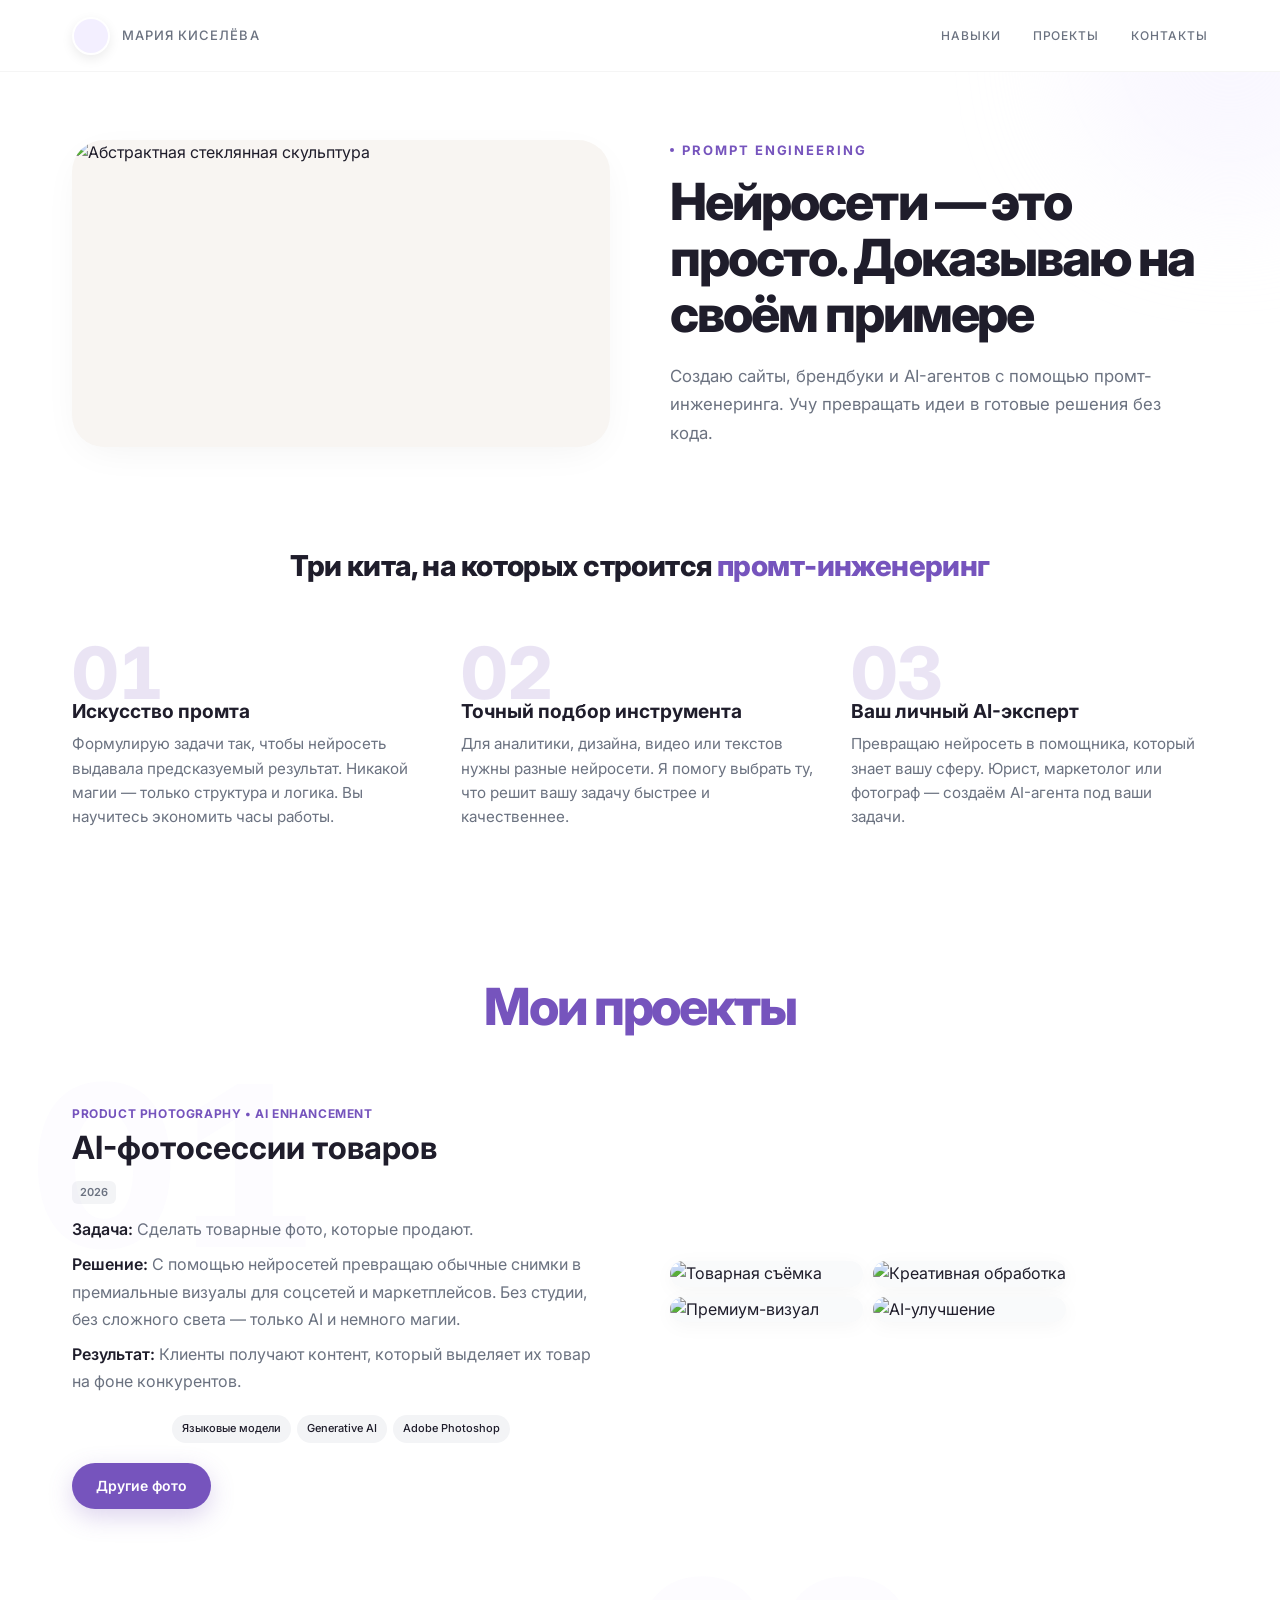
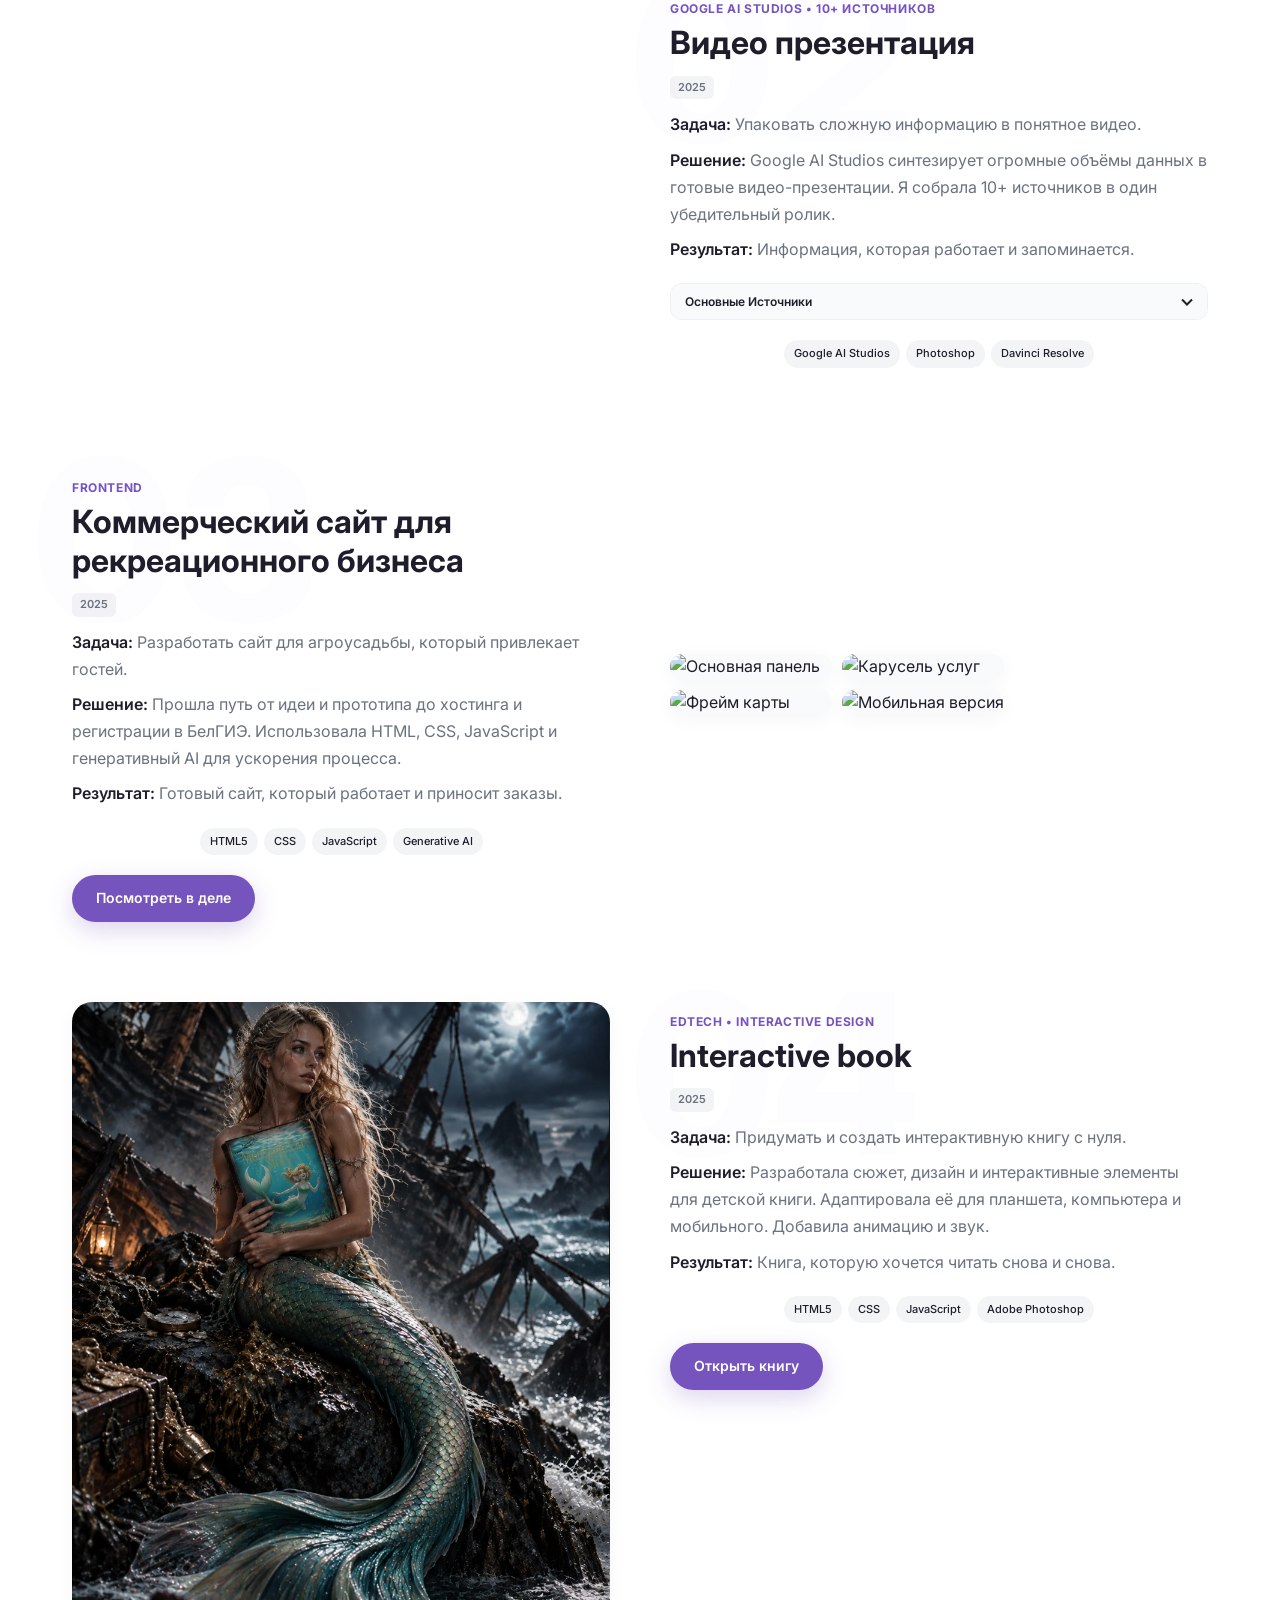
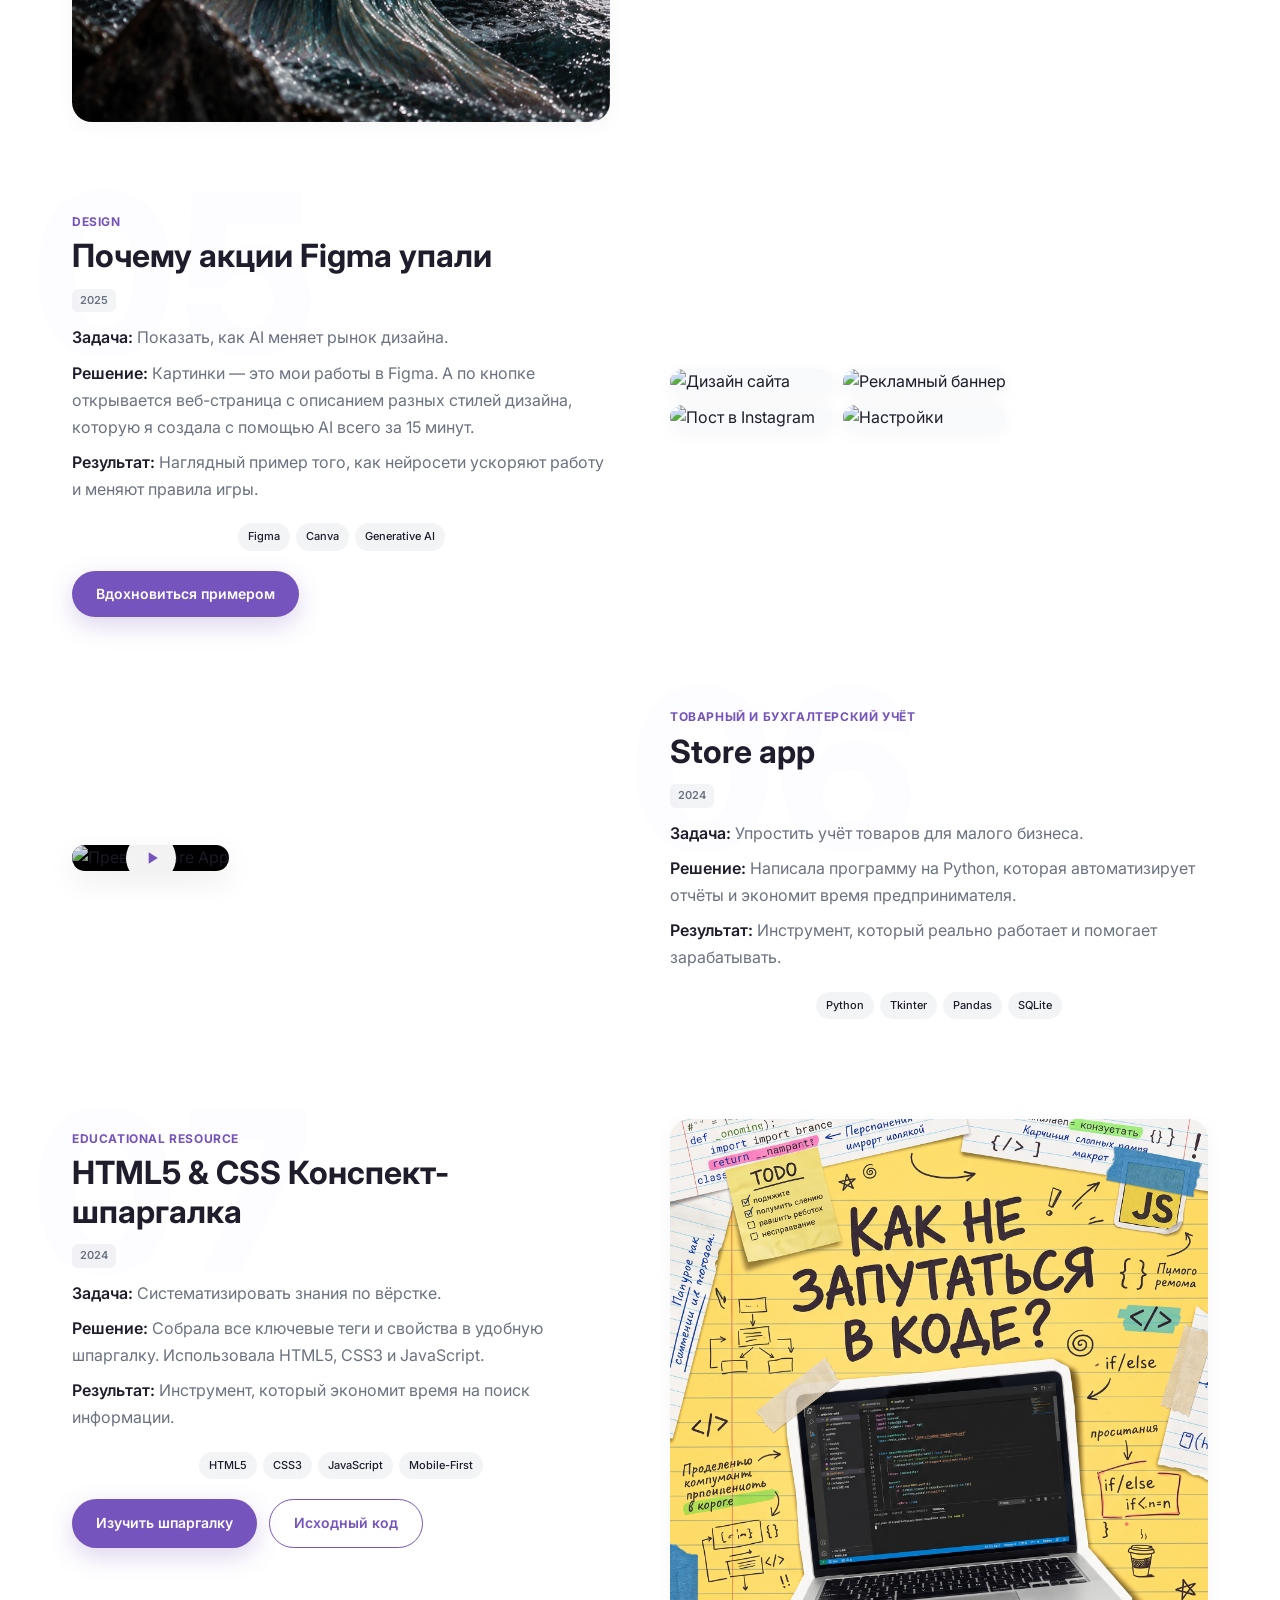
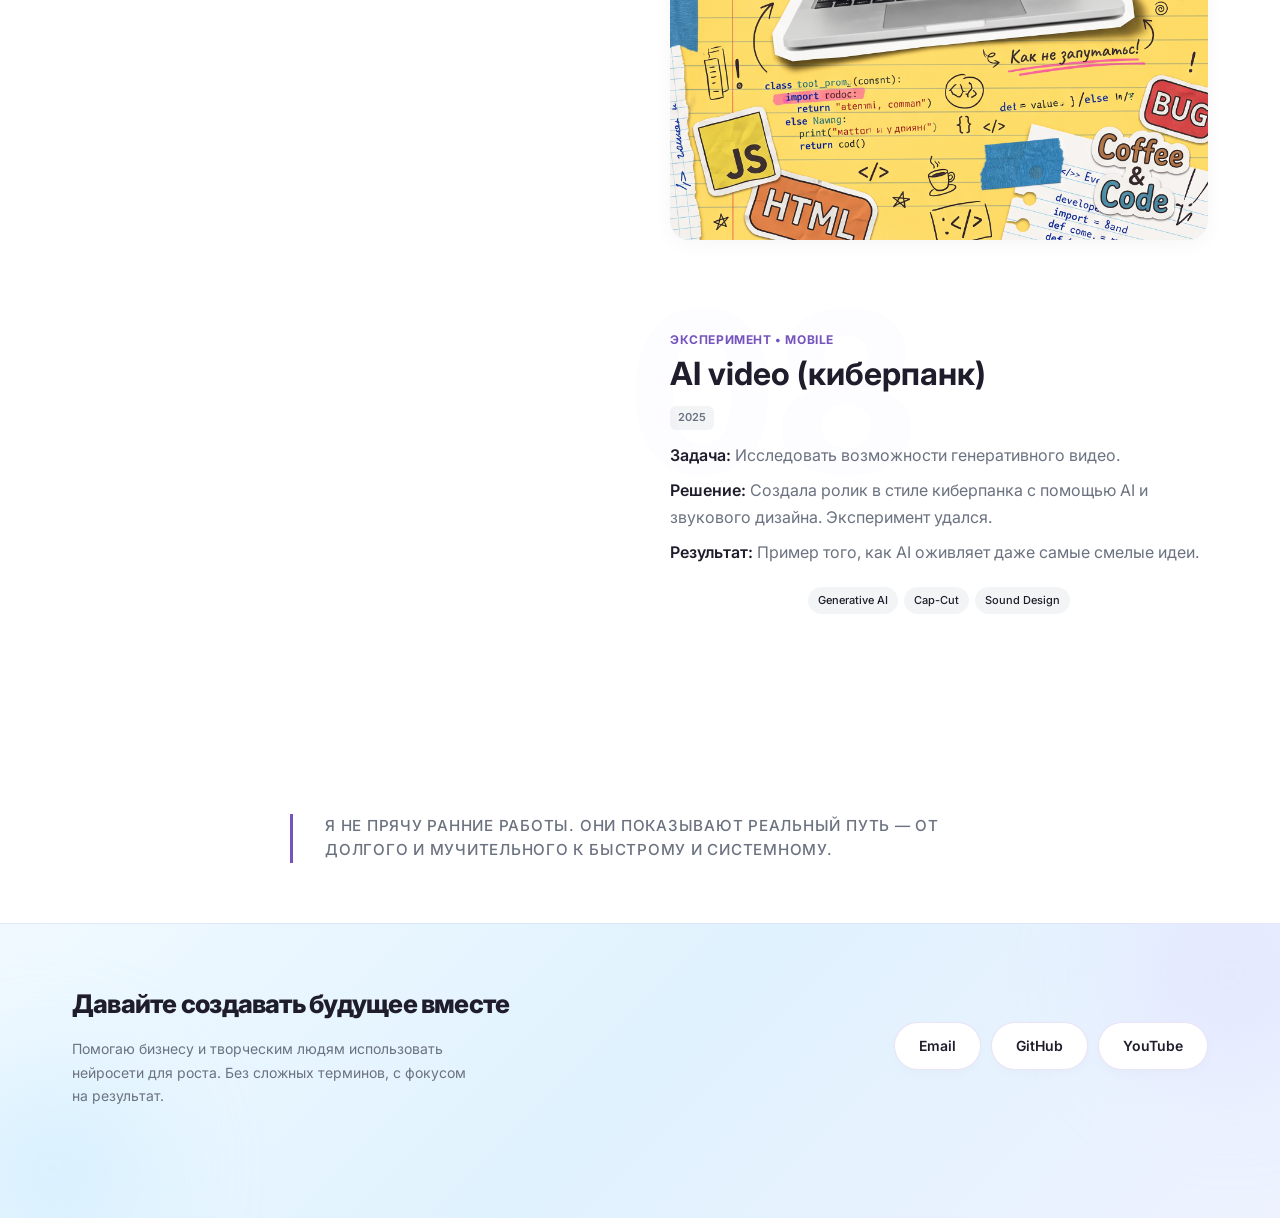
==== index.html @ adf2bfb1 "Update index.html" ====
<!DOCTYPE html>
<html lang="ru">
<head>
  <meta charset="UTF-8" />
  <meta name="viewport" content="width=device-width, initial-scale=1.0, maximum-scale=5.0, user-scalable=yes" />
  <title>Проекты | Мария Киселёва — Промт-инженер & UI/UX Designer</title>
  <meta name="description" content="Промт-инженер & UI/UX Designer из Бреста. Проекты: AI-фотосессии, видео-презентации, сайты, интерактивные книги. Обучение работе с ИИ." />
  <meta name="robots" content="index, follow" />
  <link rel="canonical" href="https://ваш-сайт.ru/Projects.html" />

  <!-- Open Graph -->
  <meta property="og:title" content="Проекты | Мария Киселёва" />
  <meta property="og:description" content="Портфолио проектов: AI-фотосессии, веб-сайты, интерактивные книги, дизайн. Обучение промт-инженерингу." />
  <meta property="og:image" content="logo.jpg" />
  <meta property="og:type" content="website" />
  <meta property="og:url" content="https://ваш-сайт.ru/Projects.html" />

  <!-- Шрифты -->
  <link rel="preconnect" href="https://fonts.googleapis.com">
  <link rel="preconnect" href="https://fonts.gstatic.com" crossorigin>
  <link href="https://fonts.googleapis.com/css2?family=Inter:wght@300;400;500;600;700;800&display=swap" rel="stylesheet">

  <style>
    /* ===== RESET & BASE ===== */
    * { box-sizing: border-box; margin: 0; padding: 0; }
    
    body {
      min-width: 320px;
      overflow-x: hidden;
      color: #1F1D2B;
      background: #ffffff;
      font-family: 'Inter', -apple-system, BlinkMacSystemFont, "Segoe UI", Roboto, sans-serif;
      font-size: 16px;
      line-height: 1.6;
      text-rendering: optimizeLegibility;
      -webkit-font-smoothing: antialiased;
    }
    
    img, video { display: block; max-width: 100%; }
    a { color: inherit; text-decoration: none; }
    
    .container {
      width: 100%;
      padding: 0 20px;
      margin: 0 auto;
    }

    /* ===== VARIABLES ===== */
    :root {
      --bg: #ffffff;
      --ink: #1F1D2B;
      --muted: #6B7280;
      --violet: #7654bd;
      --violet-light: #f3efff;
      --violet-soft: #e9e4f5;
      --border: rgba(0, 0, 0, 0.06);
      --shadow-soft: 0 10px 40px -10px rgba(0, 0, 0, 0.06);
      --shadow-hover: 0 30px 80px -20px rgba(118, 84, 189, 0.12);
      --radius-lg: 32px;
      --radius-md: 20px;
      --radius-sm: 12px;
    }

    /* ===== REVEAL ANIMATION ===== */
    .reveal {
      opacity: 0;
      transform: translateY(30px);
      transition: opacity 0.8s cubic-bezier(0.16, 1, 0.3, 1), transform 0.8s cubic-bezier(0.16, 1, 0.3, 1);
    }
    .reveal.is-visible { opacity: 1; transform: translateY(0); }

    /* ===== HEADER ===== */
    .site-header {
      position: fixed;
      inset: 0 0 auto;
      z-index: 100;
      height: 64px;
      background: rgba(255, 255, 255, 0.92);
      backdrop-filter: blur(20px);
      -webkit-backdrop-filter: blur(20px);
      border-bottom: 1px solid rgba(0,0,0,0.04);
      transition: all 0.3s ease;
    }
    
    .nav {
      height: 100%;
      display: flex;
      align-items: center;
      justify-content: space-between;
    }
    
    .brand {
      display: inline-flex;
      align-items: center;
      gap: 10px;
      color: var(--muted);
      font-weight: 500;
      font-size: 12px;
      letter-spacing: 0.08em;
      text-transform: uppercase;
      transition: color 0.3s ease;
    }
    .brand:hover {
      color: var(--violet);
    }
    
    .logo-video {
      width: 32px;
      height: 32px;
      border-radius: 50%;
      object-fit: cover;
      border: 2px solid #fff;
      box-shadow: 0 4px 12px rgba(0,0,0,0.08);
      background: #f3efff;
    }

    /* Кнопка меню (Mobile) */
    .menu-toggle {
      display: flex;
      align-items: center;
      justify-content: center;
      width: 40px;
      height: 40px;
      border: none;
      background: transparent;
      cursor: pointer;
      color: var(--ink);
      padding: 0;
    }
    .menu-toggle span {
      display: block;
      width: 18px;
      height: 2px;
      background: currentColor;
      position: relative;
      transition: background 0.2s;
    }
    .menu-toggle span::before, .menu-toggle span::after {
      content: '';
      position: absolute;
      left: 0;
      width: 100%;
      height: 2px;
      background: currentColor;
      transition: transform 0.3s, top 0.3s;
    }
    .menu-toggle span::before { top: -5px; }
    .menu-toggle span::after { top: 5px; }
    
    .menu-toggle[aria-expanded="true"] span { background: transparent; }
    .menu-toggle[aria-expanded="true"] span::before { top: 0; transform: rotate(45deg); }
    .menu-toggle[aria-expanded="true"] span::after { top: 0; transform: rotate(-45deg); }

    /* Навигация (Mobile) */
    .nav-links {
      position: absolute;
      top: 64px;
      left: 0;
      right: 0;
      background: #fff;
      padding: 20px;
      display: flex;
      flex-direction: column;
      gap: 12px;
      box-shadow: 0 20px 40px rgba(0,0,0,0.08);
      opacity: 0;
      pointer-events: none;
      transform: translateY(-10px);
      transition: all 0.3s ease;
      border-radius: 0 0 20px 20px;
    }
    .nav-links.is-open {
      opacity: 1;
      pointer-events: all;
      transform: translateY(0);
    }
    .nav-links a {
      font-size: 13px;
      font-weight: 500;
      color: var(--muted);
      padding: 8px 0;
      border-bottom: 1px solid rgba(0,0,0,0.03);
      letter-spacing: 0.08em;
      text-transform: uppercase;
      transition: color 0.2s;
    }
    .nav-links a:hover { color: var(--violet); }
    .nav-links a:last-child { border-bottom: none; }

    /* ===== HERO SECTION ===== */
    .hero {
      padding: 100px 0 40px;
      background: #fff;
      position: relative;
      overflow: hidden;
    }
    
    .hero::before {
      content: '';
      position: absolute;
      top: -100px;
      right: -100px;
      width: 300px;
      height: 300px;
      background: var(--violet-light);
      border-radius: 50%;
      z-index: 0;
      filter: blur(60px);
      opacity: 0.5;
    }

    .hero-grid {
      display: grid;
      grid-template-columns: 1fr;
      gap: 32px;
      align-items: center;
      position: relative;
      z-index: 1;
    }

    .hero-image {
      position: relative;
      border-radius: var(--radius-lg);
      overflow: hidden;
      box-shadow: var(--shadow-soft);
      background: #f8f5f2;
      min-height: 220px;
      display: flex;
      align-items: center;
      justify-content: center;
      transition: transform 0.5s ease, box-shadow 0.5s ease;
      height: 100%; 
    }
    .hero-image:hover {
      transform: translateY(-4px);
      box-shadow: var(--shadow-hover);
    }
    .hero-image img {
      width: 100%;
      height: 100%;
      object-fit: cover;
      transition: transform 0.7s ease;
    }
    .hero-image:hover img { transform: scale(1.03); }

    .hero-text {
      max-width: 600px;
      text-align: center;
      margin: 0 auto;
    }

    .eyebrow {
      display: inline-block;
      margin-bottom: 12px;
      color: var(--violet);
      font-size: 12px;
      font-weight: 700;
      letter-spacing: 0.15em;
      text-transform: uppercase;
      position: relative;
      padding-left: 12px;
    }
    .eyebrow::before {
      content: '';
      position: absolute;
      left: 0;
      top: 50%;
      transform: translateY(-50%);
      width: 4px;
      height: 4px;
      background: var(--violet);
      border-radius: 50%;
    }

    .hero h1 {
      font-size: clamp(2rem, 8vw, 3.5rem);
      font-weight: 800;
      line-height: 1.1;
      letter-spacing: -0.04em;
      color: var(--ink);
      margin-bottom: 20px;
    }

    .hero-role {
      font-size: 1rem;
      color: var(--muted);
      line-height: 1.7;
      margin-bottom: 0;
    }

    /* ===== "ТРИ КИТА" ===== */
    .pillars-wrapper {
      margin-top: 48px;
      padding: 32px 0;
    }
    
    .pillars-title {
      text-align: center;
      font-size: 1.4rem;
      font-weight: 800;
      color: var(--ink);
      margin-bottom: 40px;
      letter-spacing: -0.02em;
    }
    .pillars-title span {
      color: var(--violet);
    }

    .pillars-grid {
      display: grid;
      grid-template-columns: 1fr;
      gap: 32px;
    }

    .pillar-item {
      display: flex;
      flex-direction: column;
      align-items: center;
      text-align: center;
      position: relative;
    }
    .pillar-number {
      font-size: 3.5rem;
      font-weight: 800;
      line-height: 1;
      color: var(--violet);
      opacity: 0.15;
      margin-bottom: -10px;
      font-variant-numeric: tabular-nums;
      user-select: none;
    }
    .pillar-item h3 {
      font-size: 1.1rem;
      font-weight: 700;
      color: var(--ink);
      margin-bottom: 8px;
      line-height: 1.3;
      position: relative;
      z-index: 1;
    }
    .pillar-item p {
      font-size: 0.9rem;
      color: var(--muted);
      line-height: 1.6;
    }

    /* ===== BUTTONS ===== */
    .btn-primary {
      display: inline-flex;
      align-items: center;
      justify-content: center;
      padding: 12px 24px;
      background: var(--violet);
      color: #fff;
      border-radius: 100px;
      font-size: 14px;
      font-weight: 600;
      transition: all 0.3s cubic-bezier(0.2, 0.9, 0.4, 1);
      box-shadow: 0 8px 24px rgba(118, 84, 189, 0.25);
      border: none;
      cursor: pointer;
      font-family: inherit;
    }
    .btn-primary:hover {
      transform: translateY(-2px) scale(1.02);
      box-shadow: 0 12px 32px rgba(118, 84, 189, 0.35);
      background: #6541a8;
    }
    .btn-outline {
      display: inline-flex;
      align-items: center;
      justify-content: center;
      padding: 12px 24px;
      background: transparent;
      color: var(--violet);
      border: 1.5px solid var(--violet);
      border-radius: 100px;
      font-size: 14px;
      font-weight: 600;
      transition: all 0.3s ease;
      cursor: pointer;
      font-family: inherit;
    }
    .btn-outline:hover {
      background: var(--violet-light);
      transform: translateY(-2px);
    }

    /* ===== PROJECTS SECTION ===== */
    .projects-section {
      padding: 20px 0 60px;
    }

    .section-header {
      margin-bottom: 40px;
      text-align: center;
    }

    .section-header h2 {
      font-size: clamp(2rem, 8vw, 3.5rem);
      font-weight: 800;
      color: var(--violet);
      margin-bottom: 12px;
      letter-spacing: -0.04em;
      line-height: 1.1;
    }

    /* ===== PROJECT ROW ===== */
    .project-row {
      display: grid;
      grid-template-columns: 1fr;
      gap: 24px;
      margin-bottom: 60px;
      align-items: center;
      position: relative;
    }

    .project-number {
      position: absolute;
      top: -10px;
      left: -10px;
      font-size: 6rem;
      font-weight: 800;
      line-height: 1;
      color: var(--violet-light);
      opacity: 0.2;
      z-index: 0;
      pointer-events: none;
      font-variant-numeric: tabular-nums;
      transition: opacity 0.4s ease, transform 0.4s ease;
      mix-blend-mode: multiply;
    }
    .project-row:hover .project-number {
      opacity: 0.35;
      transform: scale(1.05);
    }

    .project-text {
      position: relative;
      z-index: 1;
      padding-top: 10px;
    }

    .project-category {
      font-size: 11px;
      font-weight: 700;
      color: var(--violet);
      text-transform: uppercase;
      letter-spacing: 0.05em;
      margin-bottom: 6px;
      display: block;
    }

    .project-title {
      font-size: 1.4rem;
      font-weight: 700;
      color: var(--ink);
      margin-bottom: 10px;
      line-height: 1.2;
    }

    .project-year {
      display: inline-block;
      font-size: 11px;
      font-weight: 600;
      color: var(--muted);
      background: #f3f4f6;
      padding: 3px 8px;
      border-radius: 6px;
      margin-bottom: 12px;
    }

    .project-meta {
      margin-bottom: 20px;
    }
    .project-meta p {
      font-size: 0.9rem;
      color: var(--muted);
      line-height: 1.7;
      margin-bottom: 8px;
    }
    .project-meta strong {
      color: var(--ink);
      font-weight: 600;
    }

    .project-media {
      position: relative;
      z-index: 1;
    }

    /* Медиа-сетки внутри карточек */
    .media-grid {
      display: grid;
      grid-template-columns: 1fr 1fr;
      gap: 10px;
      margin-bottom: 20px;
    }

    .media-item {
      border-radius: var(--radius-md);
      overflow: hidden;
      cursor: pointer;
      background: #f9fafb;
      position: relative;
      box-shadow: 0 4px 20px rgba(0,0,0,0.04);
      transition: transform 0.3s ease, box-shadow 0.3s ease;
    }
    .media-item:hover {
      transform: translateY(-4px);
      box-shadow: 0 12px 32px rgba(0,0,0,0.08);
    }
    .media-item img {
      width: 100%;
      height: auto;
      display: block;
      transition: transform 0.5s ease;
    }
    .media-item:hover img { transform: scale(1.05); }

    /* Одиночное фото на всю ширину (растягивается по высоте) */
    .media-single {
      width: 100%;
      border-radius: var(--radius-md);
      overflow: hidden;
      cursor: pointer;
      background: #f9fafb;
      box-shadow: 0 4px 20px rgba(0,0,0,0.04);
      transition: transform 0.3s ease, box-shadow 0.3s ease;
      height: 100%;
      display: flex;
      align-items: center;
      justify-content: center;
    }
    .media-single:hover {
      transform: translateY(-4px);
      box-shadow: 0 12px 32px rgba(0,0,0,0.08);
    }
    .media-single img {
      width: 100%;
      height: 100%;
      object-fit: cover;
      display: block;
      transition: transform 0.5s ease;
    }
    .media-single:hover img { transform: scale(1.05); }

    .media-full {
      width: 100%;
      border-radius: var(--radius-md);
      overflow: hidden;
      margin-bottom: 20px;
      cursor: pointer;
      background: #f9fafb;
      box-shadow: 0 4px 20px rgba(0,0,0,0.04);
      transition: transform 0.3s ease;
    }
    .media-full:hover { transform: translateY(-4px); }
    .media-full img {
      width: 100%;
      height: auto;
      display: block;
    }

    /* YouTube Preview */
    .youtube-preview {
      position: relative;
      border-radius: var(--radius-md);
      overflow: hidden;
      margin-bottom: 20px;
      cursor: pointer;
      background: #000;
      box-shadow: 0 10px 30px rgba(0,0,0,0.08);
      transition: transform 0.3s ease, box-shadow 0.3s ease;
    }
    .youtube-preview:hover {
      transform: translateY(-4px);
      box-shadow: 0 20px 50px rgba(118, 84, 189, 0.15);
    }
    .youtube-thumbnail {
      width: 100%;
      height: auto;
      display: block;
      opacity: 0.9;
      transition: opacity 0.3s;
    }
    .youtube-preview:hover .youtube-thumbnail { opacity: 0.7; }
    
    .play-icon {
      position: absolute;
      top: 50%;
      left: 50%;
      transform: translate(-50%, -50%);
      width: 50px;
      height: 50px;
      background: rgba(255,255,255,0.95);
      border-radius: 50%;
      display: flex;
      align-items: center;
      justify-content: center;
      transition: transform 0.3s cubic-bezier(0.2, 0.9, 0.4, 1);
      box-shadow: 0 10px 30px rgba(0,0,0,0.15);
    }
    .play-icon svg { width: 20px; height: 20px; fill: var(--violet); margin-left: 3px; }
    .youtube-preview:hover .play-icon { transform: translate(-50%, -50%) scale(1.15); }

    /* Tech Tags */
    .tech-tags {
      display: flex;
      flex-wrap: wrap;
      gap: 6px;
      margin-bottom: 20px;
      justify-content: center;
    }
    .tech-tag {
      font-size: 11px;
      font-weight: 500;
      color: var(--ink);
      background: #f3f4f6;
      padding: 5px 10px;
      border-radius: 100px;
      transition: background 0.3s ease;
    }
    .tech-tag:hover {
      background: var(--violet-light);
      color: var(--violet);
    }

    /* Accordion */
    .sources-accordion {
      margin-bottom: 20px;
      border: 1px solid var(--border);
      border-radius: var(--radius-sm);
      overflow: hidden;
      background: #fff;
    }
    .sources-header {
      width: 100%;
      padding: 10px 14px;
      background: #f9fafb;
      border: none;
      display: flex;
      justify-content: space-between;
      align-items: center;
      font-size: 12px;
      font-weight: 600;
      color: var(--ink);
      cursor: pointer;
      font-family: inherit;
    }
    .sources-content {
      max-height: 0;
      overflow: hidden;
      transition: max-height 0.3s ease;
      background: #fff;
    }
    .sources-accordion.active .sources-content { max-height: 300px; }
    .sources-list {
      list-style: none;
      padding: 12px 14px;
    }
    .sources-list li { margin-bottom: 6px; }
    .sources-list a {
      font-size: 12px;
      color: var(--violet);
      text-decoration: underline;
      text-decoration-color: rgba(118, 84, 189, 0.3);
    }
    
    .arrow-icon { transition: transform 0.3s; }
    .sources-accordion.active .arrow-icon { transform: rotate(180deg); }

    /* ===== БЛОК ЦИТАТЫ ===== */
    .quote-section {
      padding: 40px 0 60px;
      background: #fff;
    }
    .quote-block {
      position: relative;
      padding-left: 20px;
      border-left: 3px solid var(--violet);
      max-width: 700px;
      margin: 0 auto;
    }
    .quote-block p {
      font-size: 0.85rem;
      line-height: 1.6;
      color: var(--muted);
      font-weight: 500;
      font-style: normal;
      letter-spacing: 0.05em;
      text-transform: uppercase;
    }

    /* ===== FOOTER ===== */
    .site-footer {
      padding: 60px 0 30px;
      background: linear-gradient(135deg, #f0f9ff 0%, #e0f2fe 50%, #eef2ff 100%);
      border-top: 1px solid rgba(118, 84, 189, 0.08);
      color: var(--ink);
      position: relative;
      overflow: hidden;
    }
    
    .site-footer::before {
      content: '';
      position: absolute;
      bottom: -50px;
      left: -50px;
      width: 200px;
      height: 200px;
      background: #bae6fd;
      border-radius: 50%;
      filter: blur(60px);
      opacity: 0.4;
      z-index: 0;
    }
    .site-footer::after {
      content: '';
      position: absolute;
      top: -50px;
      right: -50px;
      width: 200px;
      height: 200px;
      background: #ddd6fe;
      border-radius: 50%;
      filter: blur(60px);
      opacity: 0.4;
      z-index: 0;
    }

    .footer-content {
      position: relative;
      z-index: 1;
      display: grid;
      grid-template-columns: 1fr;
      gap: 32px;
      text-align: center;
    }

    .footer-brand h2 {
      font-size: 1.6rem;
      font-weight: 800;
      letter-spacing: -0.03em;
      margin-bottom: 12px;
      color: var(--ink);
       
    }
    .footer-brand p {
      color: var(--muted);
      font-size: 14px;
      max-width: 400px;
      margin: 0 auto;
      line-height: 1.7;
    }

    .footer-links {
      display: flex;
      flex-direction: column;
      gap: 10px;
      align-items: center;
    }
    
    .footer-links a {
      display: inline-flex;
      align-items: center;
      justify-content: center;
      padding: 12px 24px;
      background: #fff;
      border: 1px solid rgba(118, 84, 189, 0.15);
      border-radius: 100px;
      font-size: 14px;
      font-weight: 600;
      color: var(--ink);
      transition: all 0.3s ease;
      box-shadow: 0 4px 12px rgba(0,0,0,0.02);
      width: 100%;
      max-width: 260px;
    }
    
    .footer-links a:hover {
      background: var(--violet);
      color: #fff;
      border-color: var(--violet);
      transform: translateY(-3px);
      box-shadow: 0 12px 24px rgba(118, 84, 189, 0.2);
    }

    .footer-bottom {
      margin-top: 40px;
      padding-top: 20px;
      border-top: 1px solid rgba(118, 84, 189, 0.08);
      display: flex;
      flex-direction: column;
      gap: 8px;
      align-items: center;
      color: var(--muted);
      font-size: 12px;
      text-align: center;
    }
    
    /* ===== MODAL ===== */
    .modal {
      display: none;
      position: fixed;
      inset: 0;
      background: rgba(0,0,0,0.92);
      z-index: 9999;
      justify-content: center;
      align-items: center;
      padding: 20px;
      backdrop-filter: blur(8px);
    }
    .modal-content {
      position: relative;
      max-width: 90vw;
      max-height: 90vh;
    }
    .modal-content img {
      width: auto;
      height: auto;
      max-width: 100%;
      max-height: 90vh;
      object-fit: contain;
      border-radius: 16px;
    }
    .close-modal {
      position: absolute;
      top: -40px;
      right: 0;
      color: #fff;
      font-size: 32px;
      background: none;
      border: none;
      cursor: pointer;
      line-height: 1;
    }

    /* ===== MEDIA QUERIES ===== */
    
    @media (min-width: 768px) {
      .container { padding: 0 32px; }
      
      .site-header { height: 72px; }
      .brand { font-size: 13px; gap: 12px; }
      .logo-video { width: 38px; height: 38px; }
      
      .menu-toggle { display: none; }
      .nav-links {
        position: static;
        display: flex;
        flex-direction: row;
        gap: 32px;
        padding: 0;
        background: transparent;
        box-shadow: none;
        opacity: 1;
        pointer-events: all;
        transform: none;
        width: auto;
      }
      .nav-links a {
        padding: 0;
        border: none;
        font-size: 12px;
        font-weight: 500;
        color: var(--muted);
        letter-spacing: 0.08em;
        text-transform: uppercase;
        transition: color 0.2s;
      }
      .nav-links a:hover { color: var(--violet); }

      .hero { padding: 120px 0 60px; }
      .hero-grid {
        grid-template-columns: 1fr 1fr;
        gap: 40px;
        align-items: stretch;
      }
      .hero-image { order: -1; min-height: 100%; }
      .hero-text { 
        text-align: left;
        margin: 0; 
        display: flex;
        flex-direction: column;
        justify-content: center;
      }
      
      .eyebrow { font-size: 13px; }
      .hero h1 { font-size: clamp(2.5rem, 4vw, 3.5rem); }
      .hero-role { font-size: 1.05rem; }

      .pillars-grid { grid-template-columns: repeat(3, 1fr); gap: 32px; }
      .pillars-title { font-size: 1.5rem; }
      .pillar-item { align-items: flex-start; text-align: left; }

      .project-row {
        grid-template-columns: 1fr 1fr;
        gap: 40px;
        margin-bottom: 80px;
        align-items: stretch;
      }
      
      .project-row:nth-child(even) .project-text { order: 2; }
      .project-row:nth-child(even) .project-media { order: 1; }

      .project-row .project-media {
        display: flex;
        align-items: center;
      }

      .project-number {
        font-size: 10rem;
        top: -30px;
        left: -30px;
      }
      
      .section-header { text-align: center; margin-bottom: 60px; }

      .quote-block {
        padding-left: 32px;
      }
      .quote-block p { font-size: 0.95rem; }

      .footer-content {
        grid-template-columns: 1fr auto;
        text-align: left;
        align-items: center;
      }
      .footer-brand p { margin: 0; }
      .footer-links { flex-direction: row; align-items: flex-end; }
      .footer-links a { width: auto; max-width: none; }
      .footer-bottom {
        flex-direction: row;
        justify-content: space-between;
        text-align: left;
      }
    }

    @media (min-width: 1024px) {
      .container { max-width: 1200px; margin: 0 auto; }
      
      .hero { padding: 140px 0 80px; }
      .hero-grid { gap: 60px; }
      
      .project-row { gap: 60px; }
      .project-number { font-size: 14rem; top: -40px; left: -40px; }
      .project-title { font-size: 2rem; }
      .project-category { font-size: 12px; }
      .project-meta p { font-size: 1rem; }
      
      .pillars-wrapper { padding: 48px 0; }
      .pillars-title { font-size: 1.8rem; margin-bottom: 48px; }
      .pillar-number { font-size: 4.5rem; }
      .pillar-item h3 { font-size: 1.2rem; }
      .pillar-item p { font-size: 0.95rem; }

      .section-header h2 { font-size: clamp(2.5rem, 4vw, 3.5rem); }
    }
    @media (max-width: 767px) {
  .footer-brand h2 {
    line-height: 1.15;
  }
}
  </style>
</head>
<body>
  <!-- ===== ХЕДЕР ===== -->
  <header class="site-header" id="siteHeader">
    <div class="container nav">
      <a href="https://www.youtube.com/@%D0%9C%D0%B0%D1%80%D1%8F-%D0%9A%D0%B8%D1%81%D0%B5%D0%BB%D1%91%D0%B2%D0%B0/shorts" target="_blank" class="brand" aria-label="Мария Киселёва — YouTube Shorts">
        <video class="logo-video" autoplay muted loop playsinline aria-label="Логотип">
          <source src="logo.mp4" type="video/mp4" />
          <img src="logo.jpg" alt="Логотип" />
        </video>
        <span>Мария Киселёва</span>
      </a>
      <button class="menu-toggle" id="menuToggle" type="button" aria-expanded="false" aria-controls="navLinks" aria-label="Открыть меню">
        <span></span>
      </button>
      <nav class="nav-links" id="navLinks" aria-label="Навигация">
        <a href="#skills">Навыки</a>
        <a href="#projects">Проекты</a>
        <a href="#contact">Контакты</a>
      </nav>
    </div>
  </header>

  <main>
    <!-- ===== HERO SECTION ===== -->
    <section class="hero">
      <div class="container hero-grid">
        <div class="hero-image reveal is-visible">
          <img src="assets/glass-sculpture.png" alt="Абстрактная стеклянная скульптура" />
        </div>

        <div class="hero-text reveal is-visible">
          <span class="eyebrow">Prompt Engineering</span>
          <h1>Нейросети — это просто. Доказываю на своём примере</h1>
          <p class="hero-role">Создаю сайты, брендбуки и AI-агентов с помощью промт-инженеринга. Учу превращать идеи в готовые решения без кода.</p>
        </div>
      </div>
      
      <!-- "Три кита" -->
      <div class="container" id="skills">
        <div class="pillars-wrapper reveal">
          <h2 class="pillars-title">Три кита, на которых строится <span>промт-инженеринг</span></h2>
          <div class="pillars-grid">
            <article class="pillar-item">
              <div class="pillar-number">01</div>
              <h3>Искусство промта</h3>
              <p>Формулирую задачи так, чтобы нейросеть выдавала предсказуемый результат. Никакой магии — только структура и логика. Вы научитесь экономить часы работы.</p>
            </article>
            <article class="pillar-item">
              <div class="pillar-number">02</div>
              <h3>Точный подбор инструмента</h3>
              <p>Для аналитики, дизайна, видео или текстов нужны разные нейросети. Я помогу выбрать ту, что решит вашу задачу быстрее и качественнее.</p>
            </article>
            <article class="pillar-item">
              <div class="pillar-number">03</div>
              <h3>Ваш личный AI-эксперт</h3>
              <p>Превращаю нейросеть в помощника, который знает вашу сферу. Юрист, маркетолог или фотограф — создаём AI-агента под ваши задачи.</p>
            </article>
          </div>
        </div>
      </div>
    </section>

    <!-- ===== БЛОК ПРОЕКТОВ ===== -->
    <section class="projects-section" id="projects">
      <div class="container">
        <div class="section-header reveal">
          <h2>Мои проекты</h2>
        </div>

        <div class="projects-list">
          
          <!-- 1. AI-фотосессии -->
          <article class="project-row reveal">
            <div class="project-text">
              <div class="project-number">01</div>
              <span class="project-category">Product Photography • AI Enhancement</span>
              <h3 class="project-title">AI-фотосессии товаров</h3>
              <span class="project-year">2026</span>
              <div class="project-meta">
                <p><strong>Задача:</strong> Сделать товарные фото, которые продают.</p>
                <p><strong>Решение:</strong> С помощью нейросетей превращаю обычные снимки в премиальные визуалы для соцсетей и маркетплейсов. Без студии, без сложного света — только AI и немного магии.</p>
                <p><strong>Результат:</strong> Клиенты получают контент, который выделяет их товар на фоне конкурентов.</p>
              </div>
              
              <div class="tech-tags">
                <span class="tech-tag">Языковые модели</span>
                <span class="tech-tag">Generative AI</span>
                <span class="tech-tag">Adobe Photoshop</span>
              </div>
              
              <a href="https://www.behance.net/bbc7721f" class="btn-primary">Другие фото</a>
            </div>
            <div class="project-media">
              <div class="media-grid">
                <div class="media-item" onclick="openModal('ai-works/пост0.jpg')">
                  <img src="ai-works/пост0.jpg" alt="Товарная съёмка" loading="lazy">
                </div>
                <div class="media-item" onclick="openModal('ai-works/пост1.jpg')">
                  <img src="ai-works/пост1.jpg" alt="Креативная обработка" loading="lazy">
                </div>
                <div class="media-item" onclick="openModal('ai-works/пост2.jpg')">
                  <img src="ai-works/пост2.jpg" alt="Премиум-визуал" loading="lazy">
                </div>
                <div class="media-item" onclick="openModal('ai-works/пост3.jpg')">
                  <img src="ai-works/пост3.jpg" alt="AI-улучшение" loading="lazy">
                </div>
              </div>
            </div>
          </article>

          <!-- 2. Видео презентация -->
          <article class="project-row reveal">
            <div class="project-text">
              <div class="project-number">02</div>
              <span class="project-category">Google AI Studios • 10+ источников</span>
              <h3 class="project-title">Видео презентация</h3>
              <span class="project-year">2025</span>
              <div class="project-meta">
                <p><strong>Задача:</strong> Упаковать сложную информацию в понятное видео.</p>
                <p><strong>Решение:</strong> Google AI Studios синтезирует огромные объёмы данных в готовые видео-презентации. Я собрала 10+ источников в один убедительный ролик.</p>
                <p><strong>Результат:</strong> Информация, которая работает и запоминается.</p>
              </div>
              
              <div class="sources-accordion">
                <button class="sources-header" onclick="toggleSources(this)">
                  <span>Основные Источники</span>
                  <svg class="arrow-icon" width="12" height="8" viewBox="0 0 12 8"><path d="M1 1.5L6 6.5L11 1.5" stroke="currentColor" stroke-width="2" fill="none"/></svg>
                </button>
                <div class="sources-content">
                  <ul class="sources-list">
                    <li><a href="https://vc.ru/design/1696542-samyi-svezhii-trend-v-dizaine-2025-mocha-mousse-glavnyi-cvet-goda-dlya-sovremennogo-interera" target="_blank">Самый свежий тренд в дизайне 2025</a></li>
                    <li><a href="https://vobox.ru/publications/idei-dlya-doma-i-dachi/japandi/" target="_blank">Джапанди — новый стиль интерьера</a></li>
                    <li><a href="https://www.archdaily.com/1024436/pantone-announces-mocha-mousse-as-color-of-the-year-2025" target="_blank">ArchDaily Mocha Mousse</a></li>
                    <li><a href="https://hoff.ru/blog/tsvet-goda-2025-mocha-mousse-kak-on-smotritsya-v-interere/" target="_blank">Hoff Блог</a></li>
                  </ul>
                </div>
              </div>

              <div class="tech-tags">
                <span class="tech-tag">Google AI Studios</span>
                <span class="tech-tag">Photoshop</span>
                <span class="tech-tag">Davinci Resolve</span>
              </div>
            </div>
            <div class="project-media">
              <div class="youtube-preview" onclick="openYouTubeVideo('7rnCqhda_HA')">
                <img src="https://img.youtube.com/vi/7rnCqhda_HA/maxresdefault.jpg" alt="Превью видео" class="youtube-thumbnail" loading="lazy" onerror="this.src='https://img.youtube.com/vi/7rnCqhda_HA/hqdefault.jpg'">
                <div class="play-icon">
                  <svg viewBox="0 0 24 24"><path d="M8 5v14l11-7z"/></svg>
                </div>
              </div>
            </div>
          </article>

          <!-- 3. Коммерческий сайт -->
          <article class="project-row reveal">
            <div class="project-text">
              <div class="project-number">03</div>
              <span class="project-category">Frontend</span>
              <h3 class="project-title">Коммерческий сайт для рекреационного бизнеса</h3>
              <span class="project-year">2025</span>
              <div class="project-meta">
                <p><strong>Задача:</strong> Разработать сайт для агроусадьбы, который привлекает гостей.</p>
                <p><strong>Решение:</strong> Прошла путь от идеи и прототипа до хостинга и регистрации в БелГИЭ. Использовала HTML, CSS, JavaScript и генеративный AI для ускорения процесса.</p>
                <p><strong>Результат:</strong> Готовый сайт, который работает и приносит заказы.</p>
              </div>
              
              <div class="tech-tags">
                <span class="tech-tag">HTML5</span>
                <span class="tech-tag">CSS</span>
                <span class="tech-tag">JavaScript</span>
                <span class="tech-tag">Generative AI</span>
              </div>

              <a href="https://marya-kiseliova.github.io/Usadiba_U_Vodi/" class="btn-primary" target="_blank">Посмотреть в деле</a>
            </div>
            <div class="project-media">
              <div class="media-grid">
                <div class="media-item" onclick="openModal('project2/5.png')"><img src="project2/5.png" alt="Основная панель" loading="lazy"></div>
                <div class="media-item" onclick="openModal('project2/6.png')"><img src="project2/6.png" alt="Карусель услуг" loading="lazy"></div>
                <div class="media-item" onclick="openModal('project2/7.png')"><img src="project2/7.png" alt="Фрейм карты" loading="lazy"></div>
                <div class="media-item" onclick="openModal('project2/8.png')"><img src="project2/8.png" alt="Мобильная версия" loading="lazy"></div>
              </div>
            </div>
          </article>

          <!-- 4. Interactive book -->
          <article class="project-row reveal">
            <div class="project-text">
              <div class="project-number">04</div>
              <span class="project-category">EdTech • Interactive Design</span>
              <h3 class="project-title">Interactive book</h3>
              <span class="project-year">2025</span>
              <div class="project-meta">
                <p><strong>Задача:</strong> Придумать и создать интерактивную книгу с нуля.</p>
                <p><strong>Решение:</strong> Разработала сюжет, дизайн и интерактивные элементы для детской книги. Адаптировала её для планшета, компьютера и мобильного. Добавила анимацию и звук.</p>
                <p><strong>Результат:</strong> Книга, которую хочется читать снова и снова.</p>
              </div>
              
              <div class="tech-tags">
                <span class="tech-tag">HTML5</span>
                <span class="tech-tag">CSS</span>
                <span class="tech-tag">JavaScript</span>
                <span class="tech-tag">Adobe Photoshop</span>
              </div>

              <a href="project3/mermaid/mermaid1.html" class="btn-primary" target="_blank">Открыть книгу</a>
            </div>
            <div class="project-media">
              <div class="media-single" onclick="openModal('project3/mermaid_with_book.webp')">
                <img src="project3/mermaid_with_book.webp" alt="Русалка с книгой" loading="lazy">
              </div>
            </div>
          </article>

          <!-- 5. Figma works -->
          <article class="project-row reveal">
            <div class="project-text">
              <div class="project-number">05</div>
              <span class="project-category">Design</span>
              <h3 class="project-title">Почему акции Figma упали</h3>
              <span class="project-year">2025</span>
              <div class="project-meta">
                <p><strong>Задача:</strong> Показать, как AI меняет рынок дизайна.</p>
                <p><strong>Решение:</strong> Картинки — это мои работы в Figma. А по кнопке открывается веб-страница с описанием разных стилей дизайна, которую я создала с помощью AI всего за 15 минут.</p>
                <p><strong>Результат:</strong> Наглядный пример того, как нейросети ускоряют работу и меняют правила игры.</p>
              </div>
              
              <div class="tech-tags">
                <span class="tech-tag">Figma</span>
                <span class="tech-tag">Canva</span>
                <span class="tech-tag">Generative AI</span>
              </div>

              <a href="figma_example.html" class="btn-primary" target="_blank">Вдохновиться примером</a>
            </div>
            <div class="project-media">
              <div class="media-grid">
                <div class="media-item" onclick="openModal('project4/figma1.png')"><img src="project4/figma1.png" alt="Дизайн сайта" loading="lazy"></div>
                <div class="media-item" onclick="openModal('project4/figma2.png')"><img src="project4/figma2.png" alt="Рекламный баннер" loading="lazy"></div>
                <div class="media-item" onclick="openModal('project4/figma3.png')"><img src="project4/figma3.png" alt="Пост в Instagram" loading="lazy"></div>
                <div class="media-item" onclick="openModal('project4/figma4.png')"><img src="project4/figma4.png" alt="Настройки" loading="lazy"></div>
              </div>
            </div>
          </article>

          <!-- 6. Store app -->
          <article class="project-row reveal">
            <div class="project-text">
              <div class="project-number">06</div>
              <span class="project-category">Товарный и бухгалтерский учёт</span>
              <h3 class="project-title">Store app</h3>
              <span class="project-year">2024</span>
              <div class="project-meta">
                <p><strong>Задача:</strong> Упростить учёт товаров для малого бизнеса.</p>
                <p><strong>Решение:</strong> Написала программу на Python, которая автоматизирует отчёты и экономит время предпринимателя.</p>
                <p><strong>Результат:</strong> Инструмент, который реально работает и помогает зарабатывать.</p>
              </div>
              
              <div class="tech-tags">
                <span class="tech-tag">Python</span>
                <span class="tech-tag">Tkinter</span>
                <span class="tech-tag">Pandas</span>
                <span class="tech-tag">SQLite</span>
              </div>
            </div>
            <div class="project-media">
              <div class="youtube-preview" onclick="openYouTubeVideo('evA-V66w2rY')">
                <img src="bar.webp" alt="Превью Store App" class="youtube-thumbnail" loading="lazy" onerror="this.src='https://img.youtube.com/vi/evA-V66w2rY/hqdefault.jpg'">
                <div class="play-icon">
                  <svg viewBox="0 0 24 24"><path d="M8 5v14l11-7z"/></svg>
                </div>
              </div>
            </div>
          </article>

          <!-- 7. HTML5 Cheatsheet -->
          <article class="project-row reveal">
            <div class="project-text">
              <div class="project-number">07</div>
              <span class="project-category">Educational Resource</span>
              <h3 class="project-title">HTML5 & CSS Конспект-шпаргалка</h3>
              <span class="project-year">2024</span>
              <div class="project-meta">
                <p><strong>Задача:</strong> Систематизировать знания по вёрстке.</p>
                <p><strong>Решение:</strong> Собрала все ключевые теги и свойства в удобную шпаргалку. Использовала HTML5, CSS3 и JavaScript.</p>
                <p><strong>Результат:</strong> Инструмент, который экономит время на поиск информации.</p>
              </div>
              
              <div class="tech-tags">
                <span class="tech-tag">HTML5</span>
                <span class="tech-tag">CSS3</span>
                <span class="tech-tag">JavaScript</span>
                <span class="tech-tag">Mobile-First</span>
              </div>

              <div style="display: flex; gap: 12px; flex-wrap: wrap;">
                <a href="Conspect.html" class="btn-primary">Изучить шпаргалку</a>
                <a href="https://github.com/Marya-Kiseliova/HTML5-conspect/blob/main/Conspect.html" class="btn-outline" target="_blank">Исходный код</a>
              </div>
            </div>
            <div class="project-media">
              <!-- Теперь картинка растягивается по высоте текста -->
              <div class="media-single" onclick="openModal('conspect.webp.jpeg')">
                <img src="conspect.webp.jpeg" alt="Шпаргалка" loading="lazy">
              </div>
            </div>
          </article>

          <!-- 8. AI video short -->
          <article class="project-row reveal">
            <div class="project-text">
              <div class="project-number">08</div>
              <span class="project-category">Эксперимент • Mobile</span>
              <h3 class="project-title">AI video (киберпанк)</h3>
              <span class="project-year">2025</span>
              <div class="project-meta">
                <p><strong>Задача:</strong> Исследовать возможности генеративного видео.</p>
                <p><strong>Решение:</strong> Создала ролик в стиле киберпанка с помощью AI и звукового дизайна. Эксперимент удался.</p>
                <p><strong>Результат:</strong> Пример того, как AI оживляет даже самые смелые идеи.</p>
              </div>
              
              <div class="tech-tags">
                <span class="tech-tag">Generative AI</span>
                <span class="tech-tag">Cap-Cut</span>
                <span class="tech-tag">Sound Design</span>
              </div>
            </div>
            <div class="project-media">
              <div class="youtube-preview" onclick="openYouTubeVideo('500ywmW3ivk')" style="max-width: 400px; margin-left: auto; margin-right: auto;">
                <img src="project5/5.3.png" alt="Превью AI video" class="youtube-thumbnail" loading="lazy" onerror="this.src='https://img.youtube.com/vi/500ywmW3ivk/hqdefault.jpg'">
                <div class="play-icon">
                  <svg viewBox="0 0 24 24"><path d="M8 5v14l11-7z"/></svg>
                </div>
              </div>
            </div>
          </article>

        </div>
      </div>
    </section>

    <!-- ===== БЛОК ЦИТАТЫ ===== -->
    <section class="quote-section">
      <div class="container reveal">
        <div class="quote-block">
          <p>Я не прячу ранние работы. Они показывают реальный путь — от долгого и мучительного к быстрому и системному.</p>
        </div>
      </div>
    </section>
  </main>

  <!-- FOOTER -->
  <footer class="site-footer" id="contact">
    <div class="container">
      <div class="footer-content">
        <div class="footer-brand reveal">
          <h2>Давайте создавать будущее вместе</h2>
          <p>Помогаю бизнесу и творческим людям использовать нейросети для роста. Без сложных терминов, с фокусом на результат.</p>
        </div>
        <div class="footer-links reveal">
          <a href="mailto:m.yasinskaya12@gmail.com">Email</a>
          <a href="https://github.com/Marya-Kiseliova" target="_blank">GitHub</a>
          <a href="https://www.youtube.com/@%D0%9C%D0%B0%D1%80%D1%8F-%D0%9A%D0%B8%D1%81%D0%B5%D0%BB%D1%91%D0%B2%D0%B0/shorts" target="_blank">YouTube</a>
        </div>
      </div>
      <div class="footer-bottom reveal">
        <p>Этот сайт — пример того, как можно собирать рабочие веб-страницы, опираясь на ИИ.</p>
        <p>&copy; 2024 Мария Киселёва</p>
      </div>
    </div>
  </footer>

  <!-- ===== МОДАЛЬНОЕ ОКНО ===== -->
  <div id="imageModal" class="modal" onclick="closeModal()">
    <div class="modal-content" onclick="event.stopPropagation();">
      <button class="close-modal" onclick="closeModal()" aria-label="Закрыть">&times;</button>
      <img id="modalImage" src="" alt="">
    </div>
  </div>

  <script>
    // ===== ХЕДЕР =====
    (function() {
      const toggle = document.getElementById('menuToggle');
      const nav = document.getElementById('navLinks');
      const header = document.getElementById('siteHeader');

      toggle.addEventListener('click', function() {
        const isOpen = toggle.getAttribute('aria-expanded') === 'true';
        toggle.setAttribute('aria-expanded', String(!isOpen));
        nav.classList.toggle('is-open', !isOpen);
      });

      nav.querySelectorAll('a').forEach(function(link) {
        link.addEventListener('click', () => {
          toggle.setAttribute('aria-expanded', 'false');
          nav.classList.remove('is-open');
        });
      });

      window.addEventListener('scroll', function() {
        if (window.scrollY > 20) {
          header.style.boxShadow = '0 4px 20px rgba(0,0,0,0.05)';
        } else {
          header.style.boxShadow = 'none';
        }
      }, { passive: true });
    })();

    // ===== REVEAL ANIMATION =====
    const revealElements = document.querySelectorAll('.reveal:not(.is-visible)');
    if ('IntersectionObserver' in window) {
      const observer = new IntersectionObserver(function(entries) {
        entries.forEach(function(entry) {
          if (entry.isIntersecting) {
            entry.target.classList.add('is-visible');
            observer.unobserve(entry.target);
          }
        });
      }, { threshold: 0.1, rootMargin: '0px 0px -50px' });
      revealElements.forEach(function(el) { observer.observe(el); });
    } else {
      revealElements.forEach(function(el) { el.classList.add('is-visible'); });
    }

    // ===== YOUTUBE =====
    function openYouTubeVideo(videoId) {
      window.open('https://www.youtube.com/watch?v=' + videoId, '_blank');
    }

    // ===== ACCORDION =====
    function toggleSources(header) {
      const accordion = header.parentElement;
      accordion.classList.toggle('active');
    }

    // ===== MODAL =====
    function openModal(src) {
      const modal = document.getElementById('imageModal');
      const modalImage = document.getElementById('modalImage');
      modalImage.src = src;
      modal.style.display = 'flex';
      document.body.style.overflow = 'hidden';
    }

    function closeModal() {
      document.getElementById('imageModal').style.display = 'none';
      document.body.style.overflow = '';
    }

    document.addEventListener('keydown', function(e) {
      if (e.key === 'Escape') closeModal();
    });
  </script>
</body>
</html>
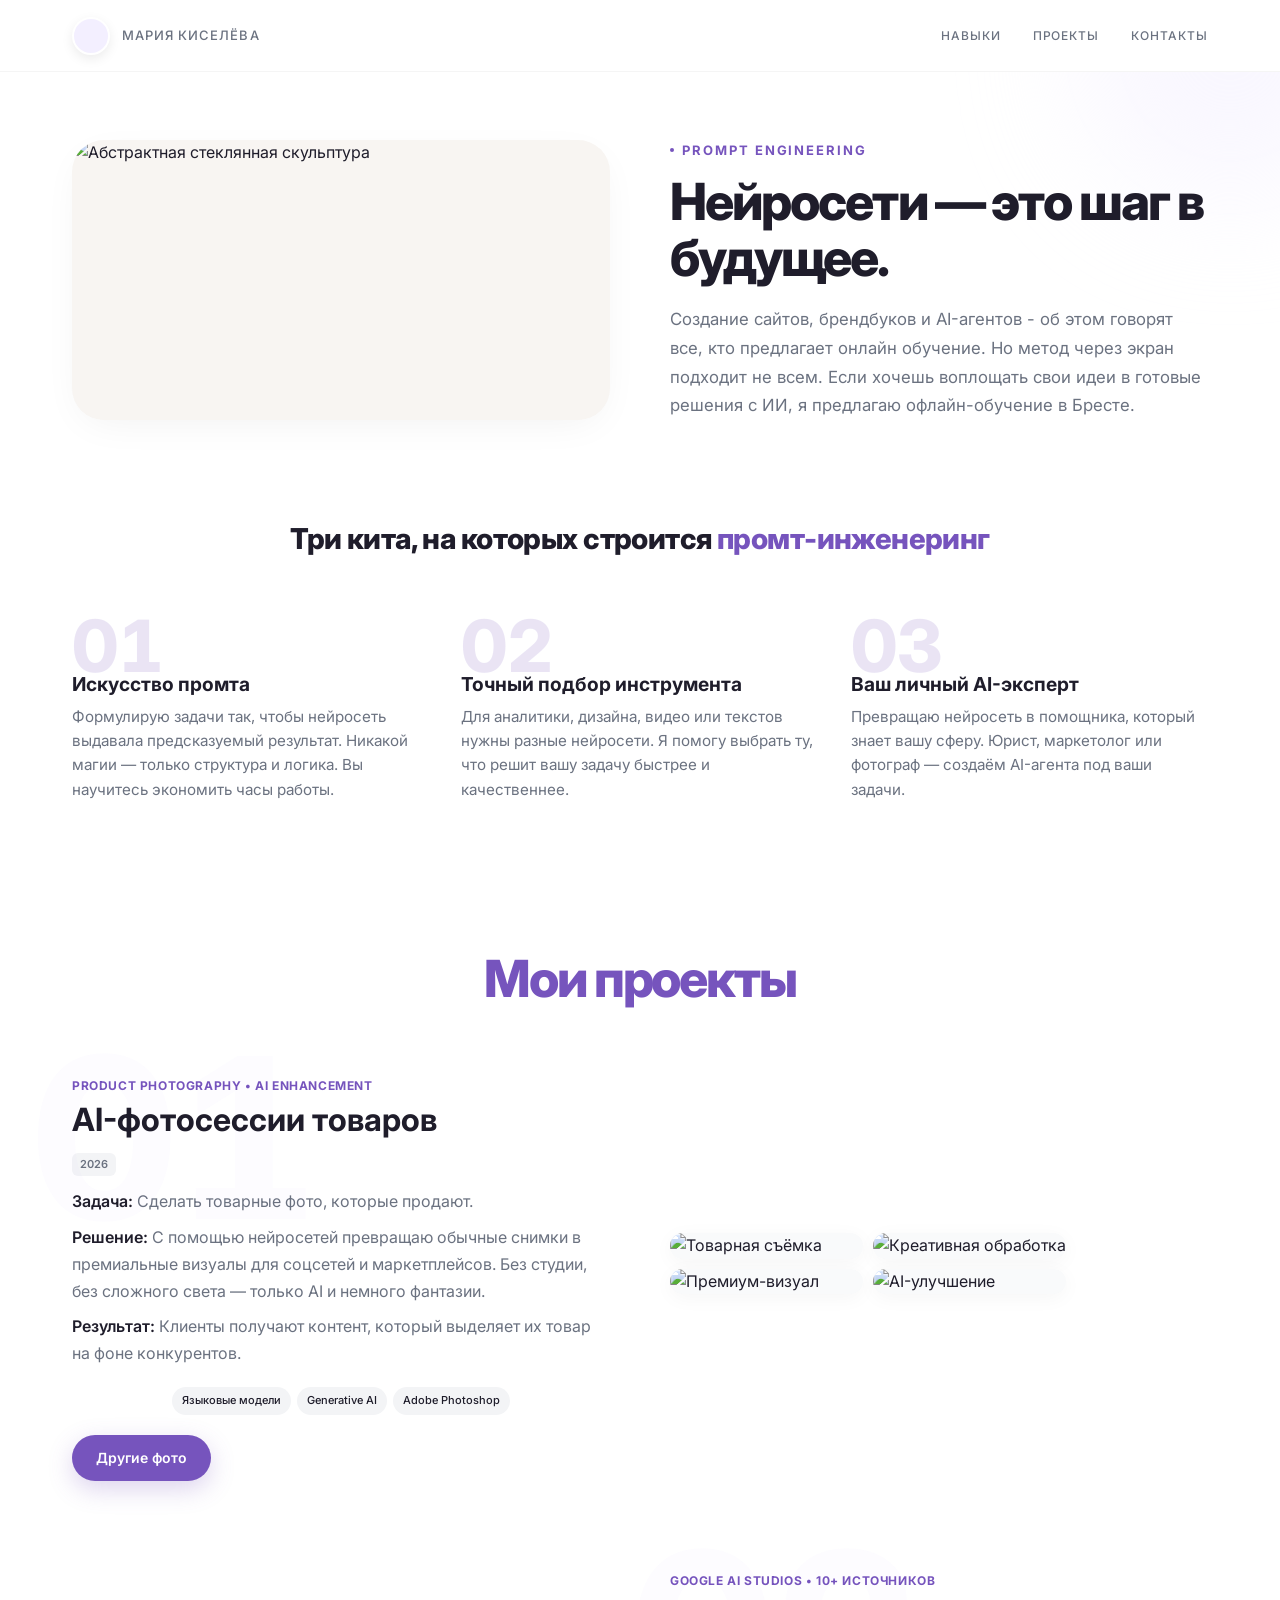
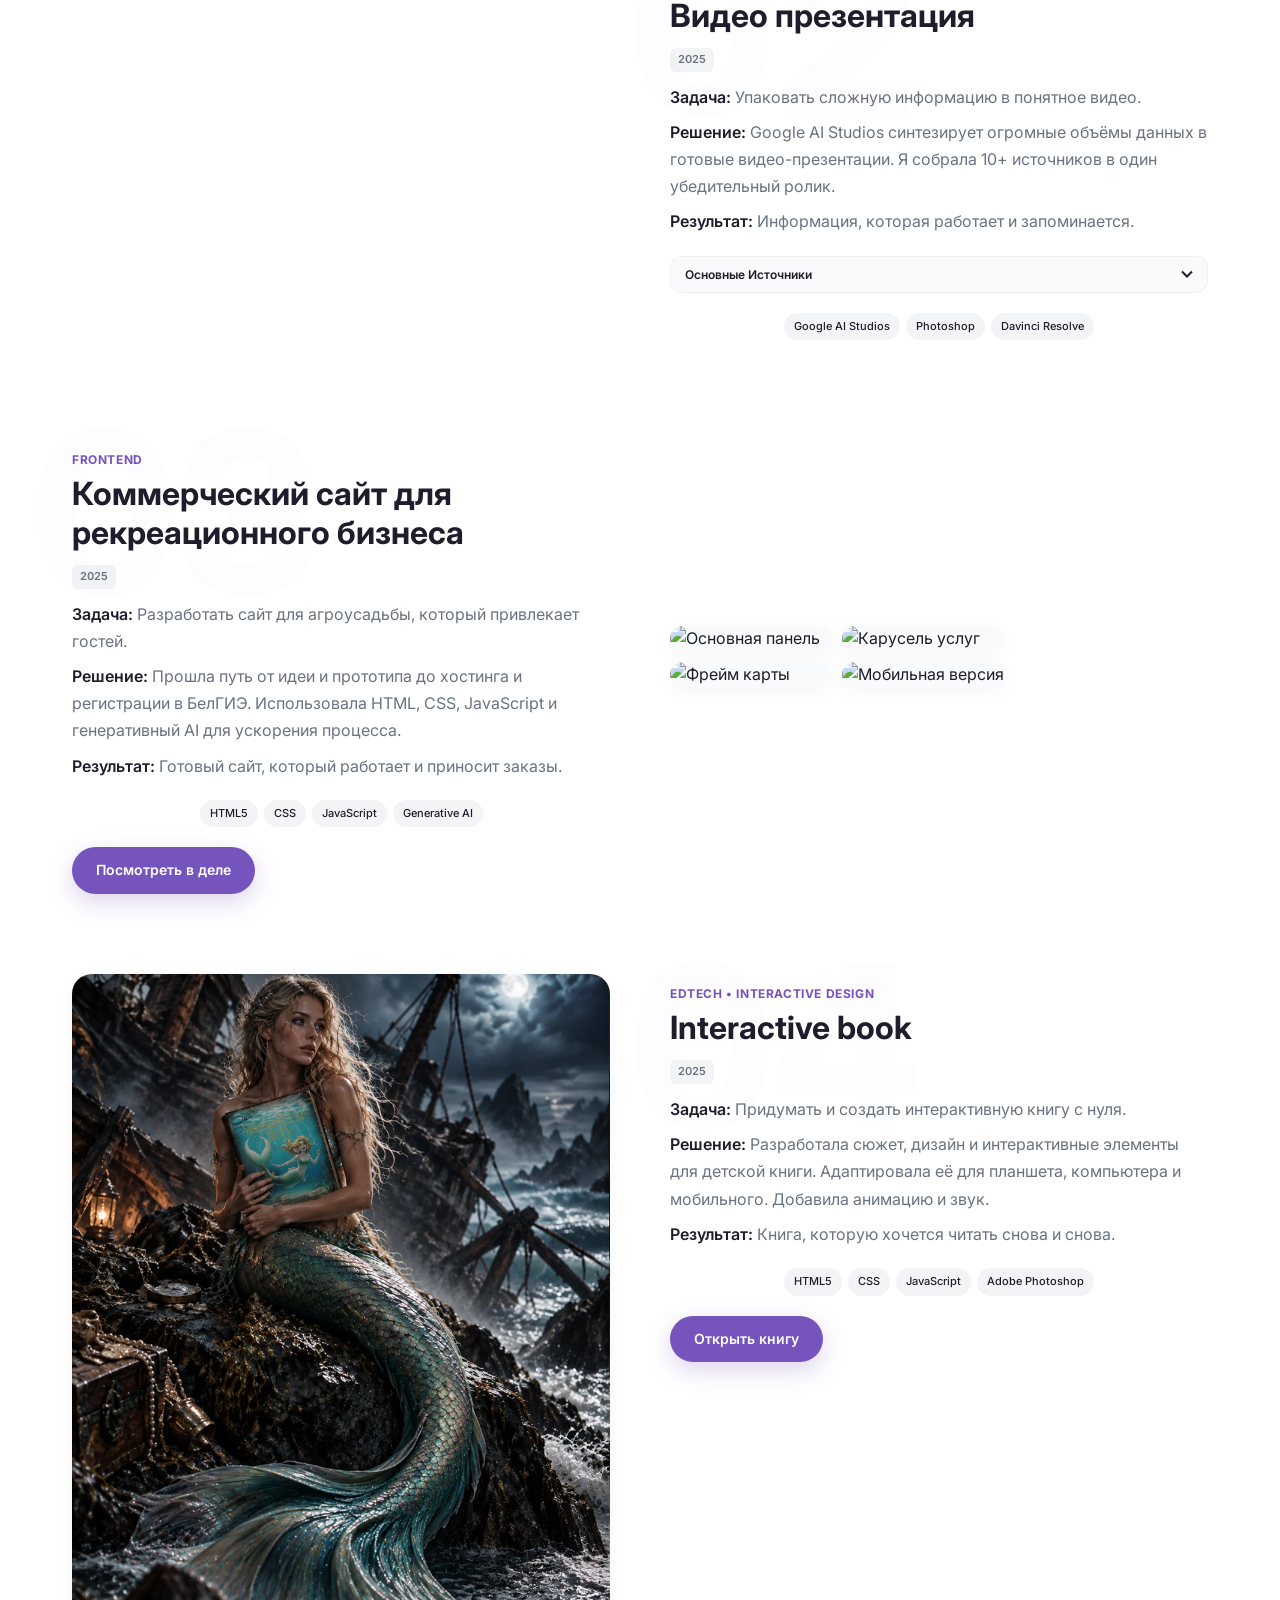
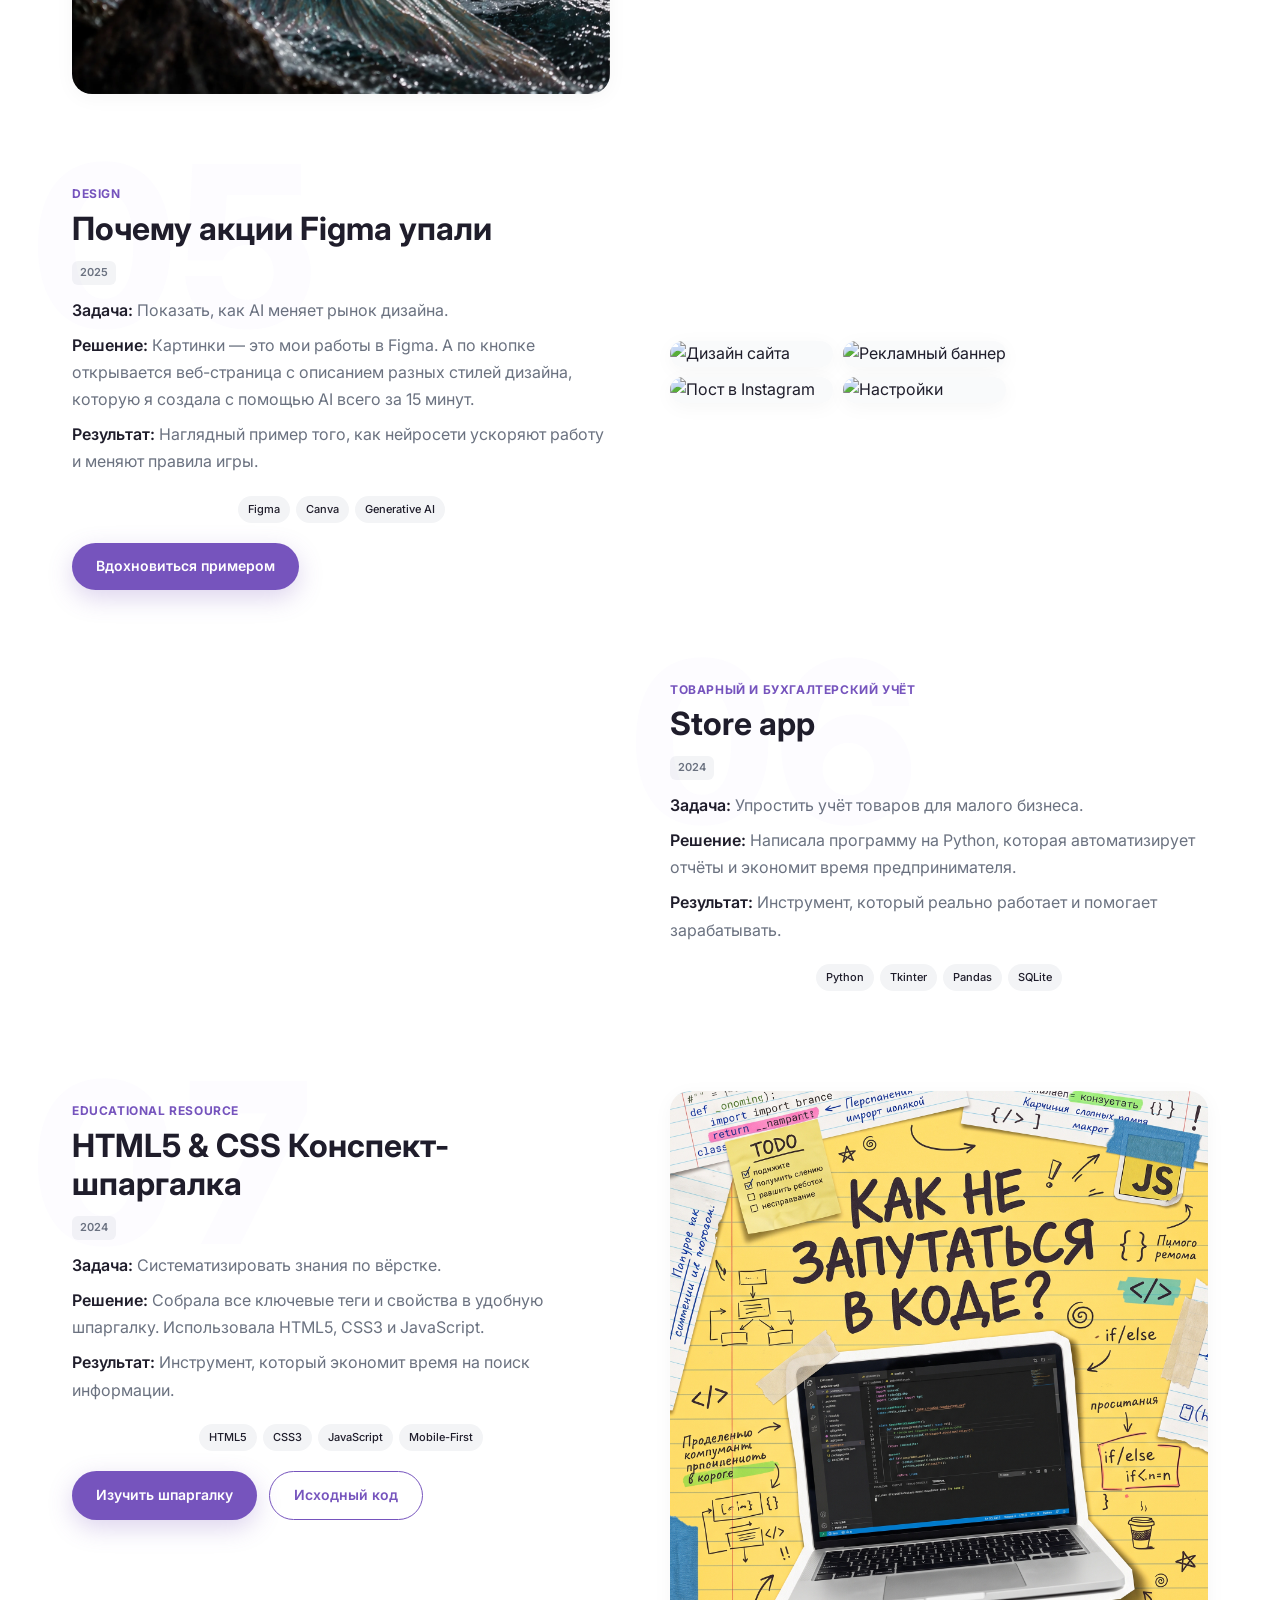
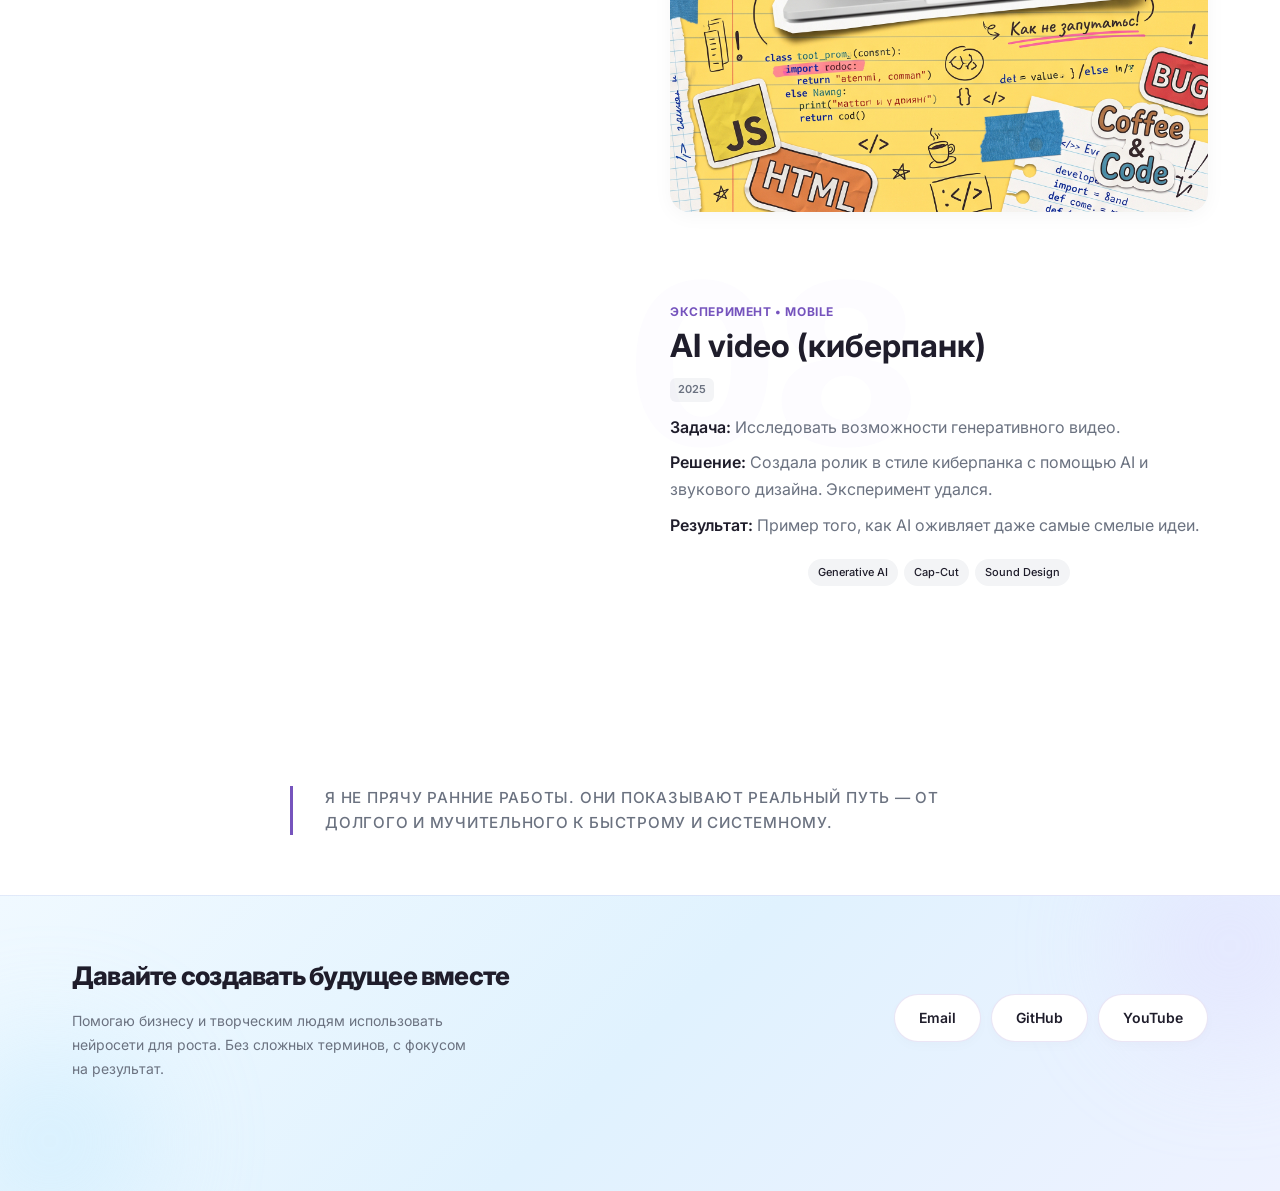
==== commit 60702cb5: "Update index.html" ====
--- a/index.html
+++ b/index.html
@@ -996,8 +996,8 @@
 
         <div class="hero-text reveal is-visible">
           <span class="eyebrow">Prompt Engineering</span>
-          <h1>Нейросети — это просто. Доказываю на своём примере</h1>
-          <p class="hero-role">Создаю сайты, брендбуки и AI-агентов с помощью промт-инженеринга. Учу превращать идеи в готовые решения без кода.</p>
+          <h1>Нейросети — это шаг в будущее.</h1>
+          <p class="hero-role">Создание сайтов, брендбуков и AI-агентов  - об этом говорят все, кто предлагает онлайн обучение. Но метод через экран подходит не всем. Если хочешь воплощать свои идеи в готовые решения с ИИ, я предлагаю офлайн-обучение в Бресте. </p>
         </div>
       </div>
       
@@ -1044,7 +1044,7 @@
               <span class="project-year">2026</span>
               <div class="project-meta">
                 <p><strong>Задача:</strong> Сделать товарные фото, которые продают.</p>
-                <p><strong>Решение:</strong> С помощью нейросетей превращаю обычные снимки в премиальные визуалы для соцсетей и маркетплейсов. Без студии, без сложного света — только AI и немного магии.</p>
+                <p><strong>Решение:</strong> С помощью нейросетей превращаю обычные снимки в премиальные визуалы для соцсетей и маркетплейсов. Без студии, без сложного света — только AI и немного фантазии.</p>
                 <p><strong>Результат:</strong> Клиенты получают контент, который выделяет их товар на фоне конкурентов.</p>
               </div>
               
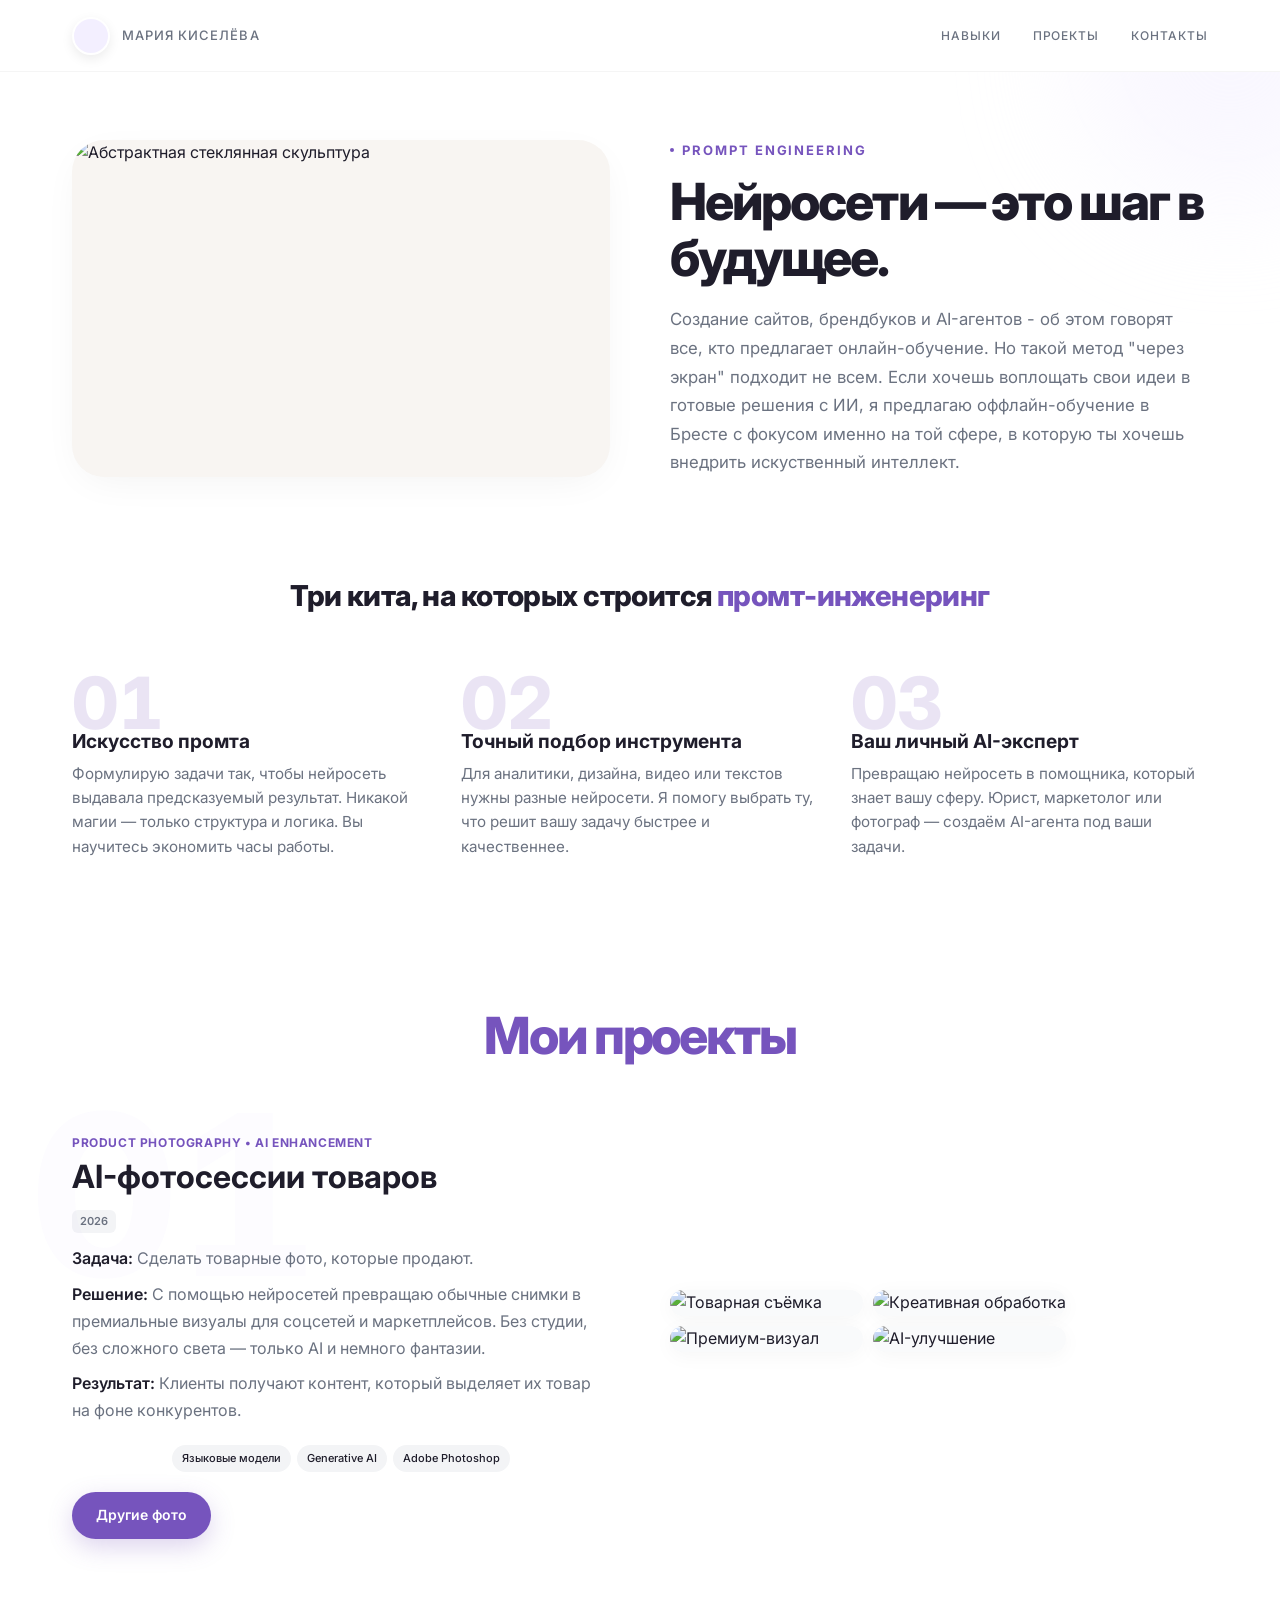
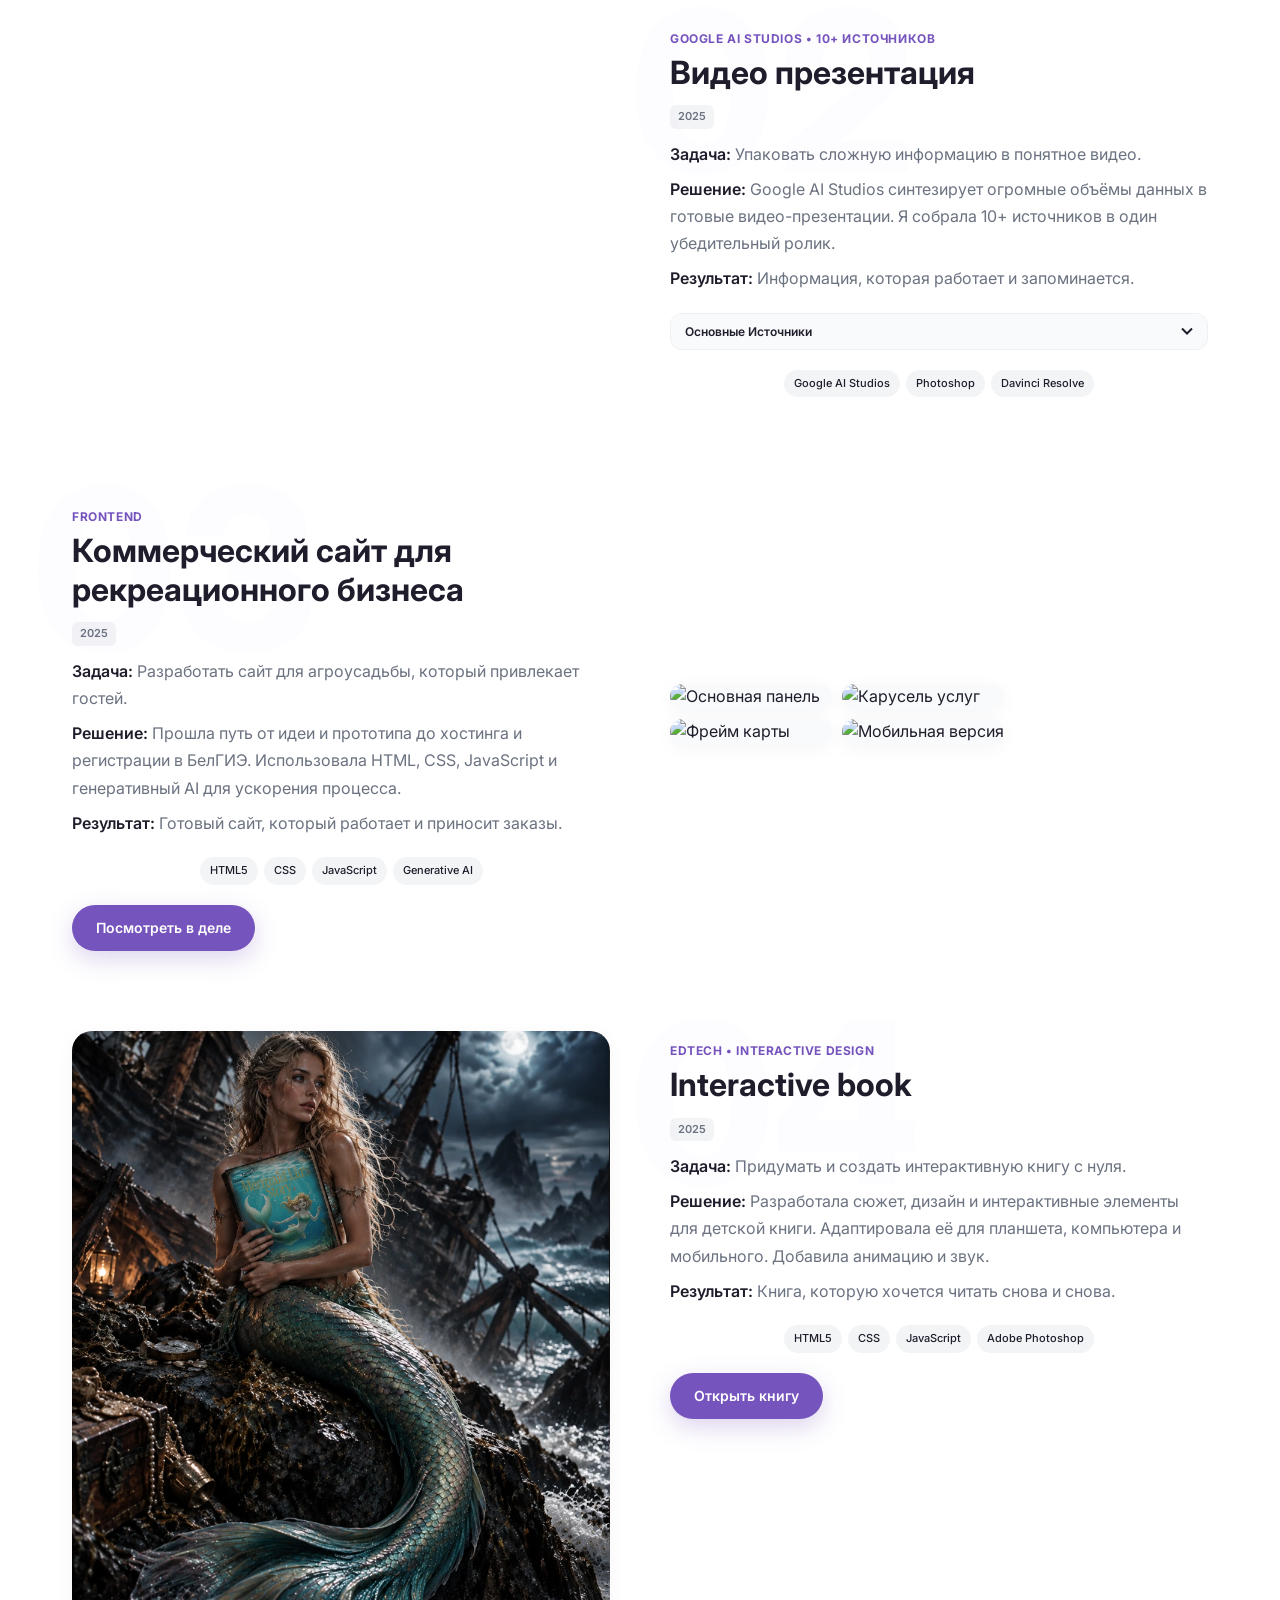
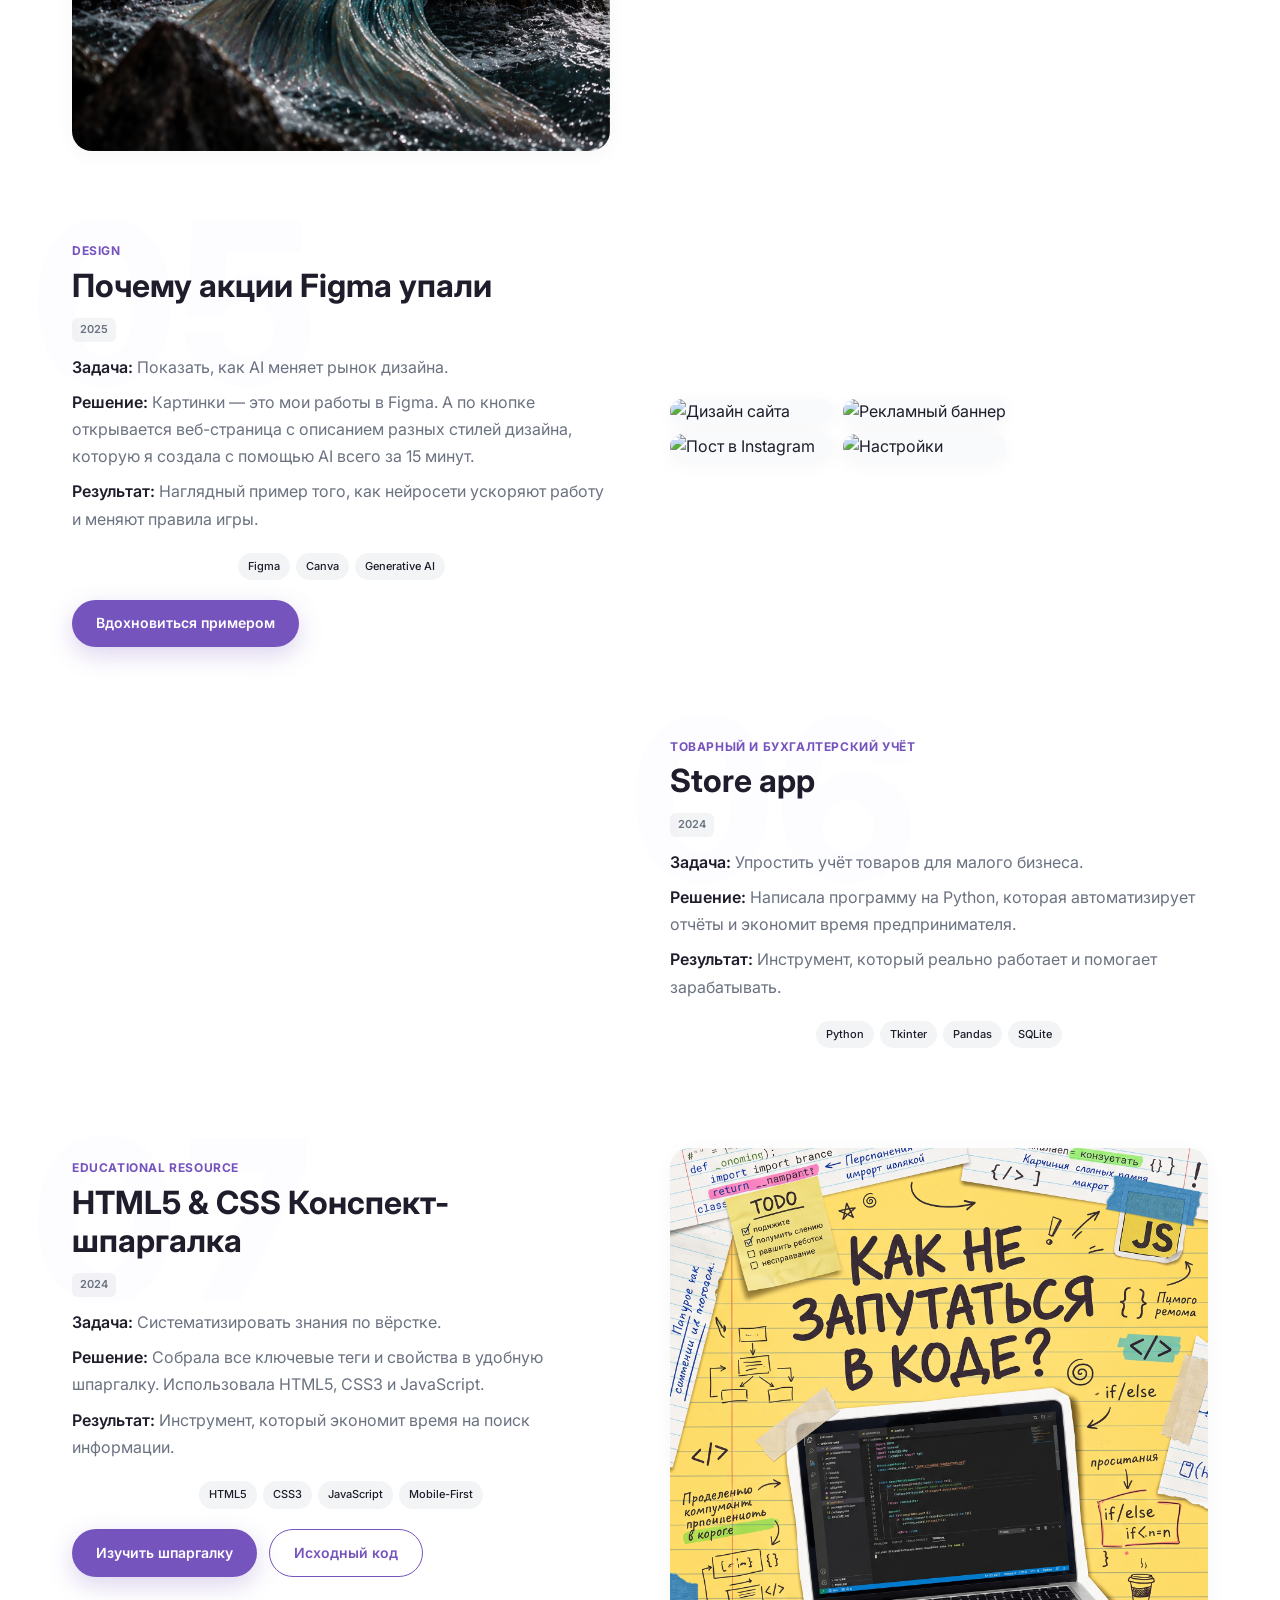
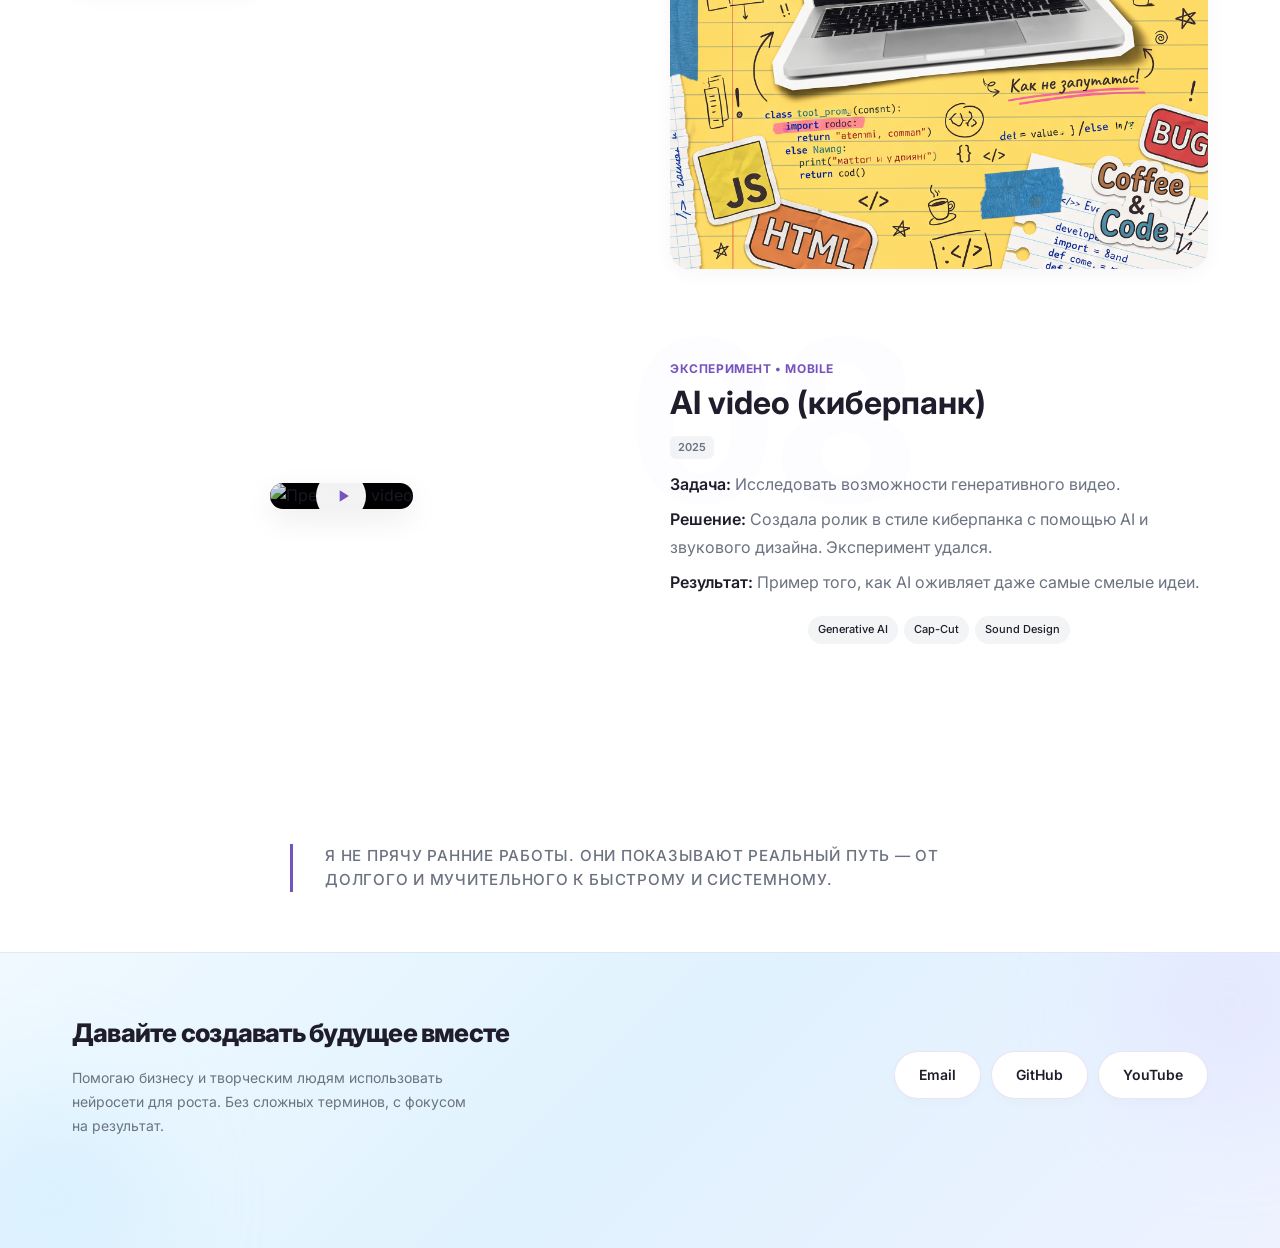
==== commit 93242780: "Update print statement from 'Hello' to 'Goodbye'" ====
--- a/index.html
+++ b/index.html
@@ -997,7 +997,7 @@
         <div class="hero-text reveal is-visible">
           <span class="eyebrow">Prompt Engineering</span>
           <h1>Нейросети — это шаг в будущее.</h1>
-          <p class="hero-role">Создание сайтов, брендбуков и AI-агентов  - об этом говорят все, кто предлагает онлайн обучение. Но метод через экран подходит не всем. Если хочешь воплощать свои идеи в готовые решения с ИИ, я предлагаю офлайн-обучение в Бресте. </p>
+          <p class="hero-role">Создание сайтов, брендбуков и AI-агентов  - об этом говорят все, кто предлагает онлайн-обучение. Но такой метод "через экран" подходит не всем. Если хочешь воплощать свои идеи в готовые решения с ИИ, я предлагаю оффлайн-обучение в Бресте с фокусом именно на той сфере, в которую ты хочешь внедрить искуственный интеллект. </p>
         </div>
       </div>
       
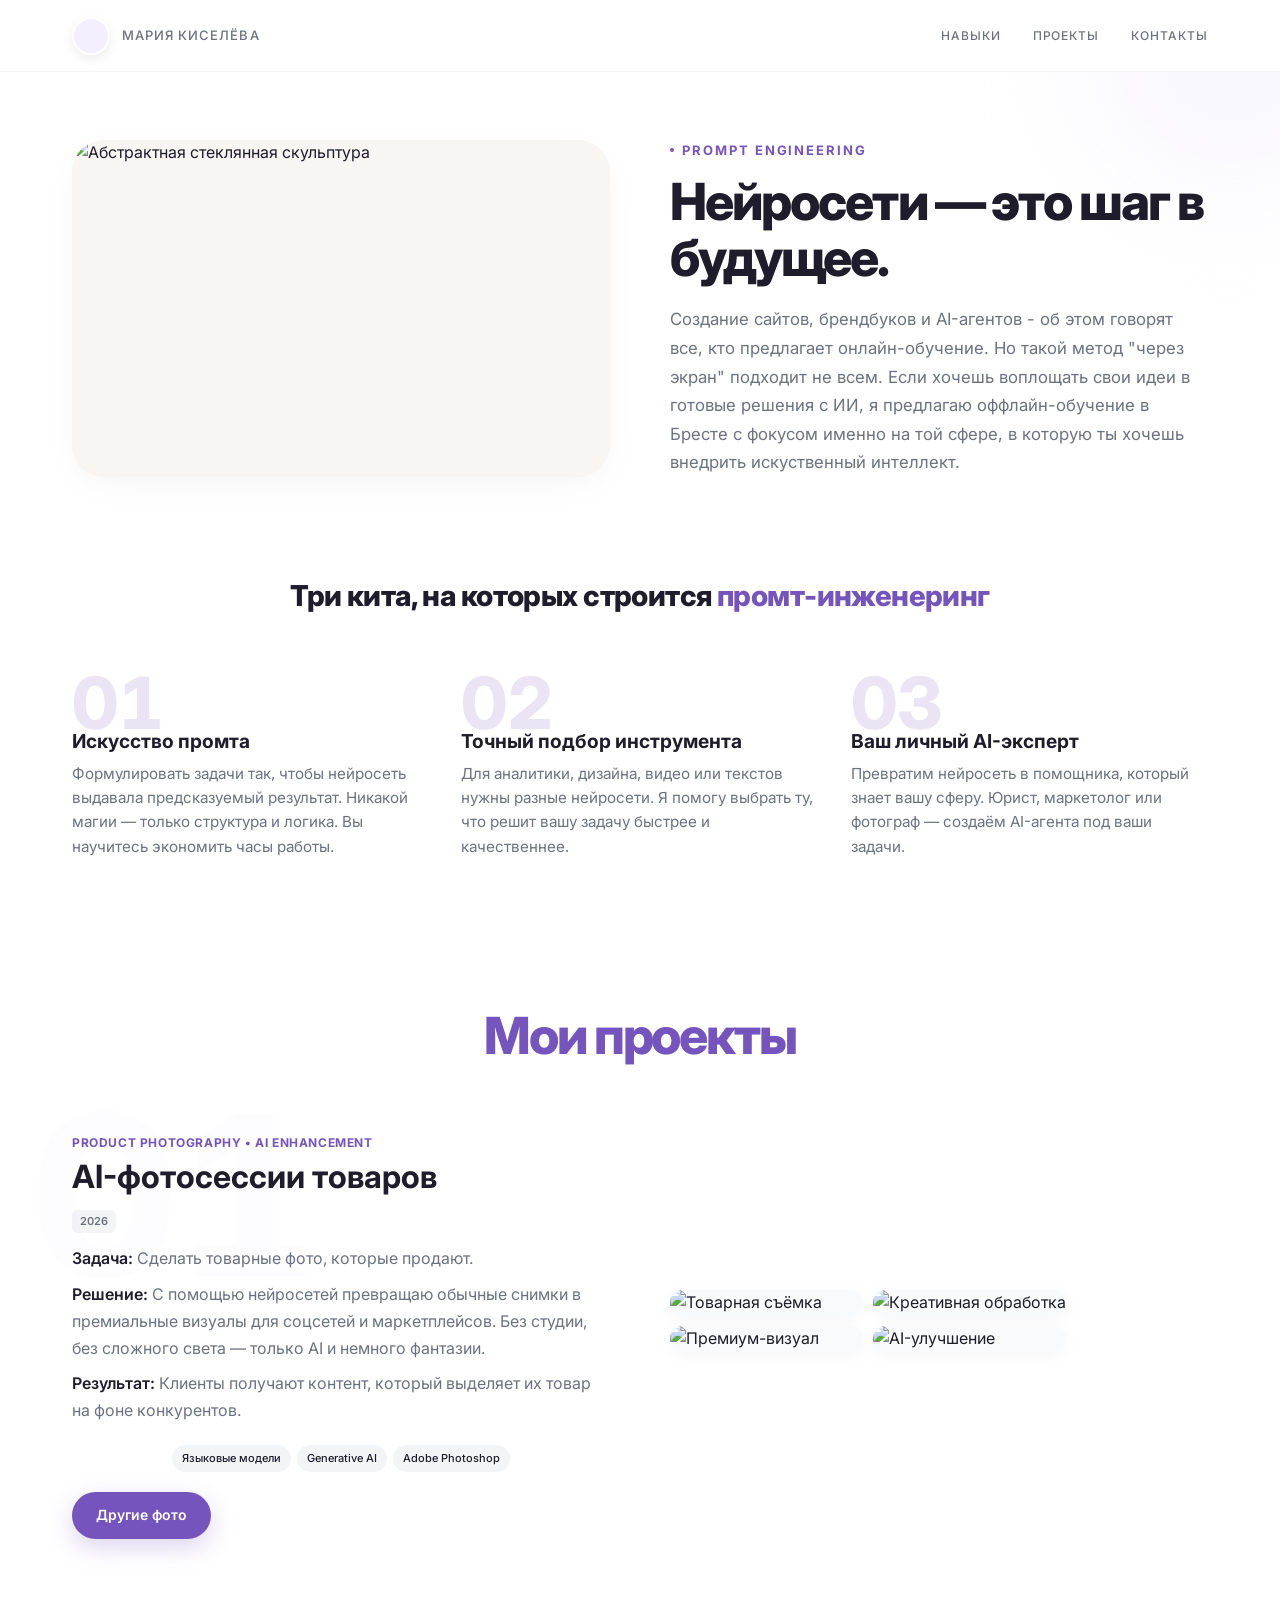
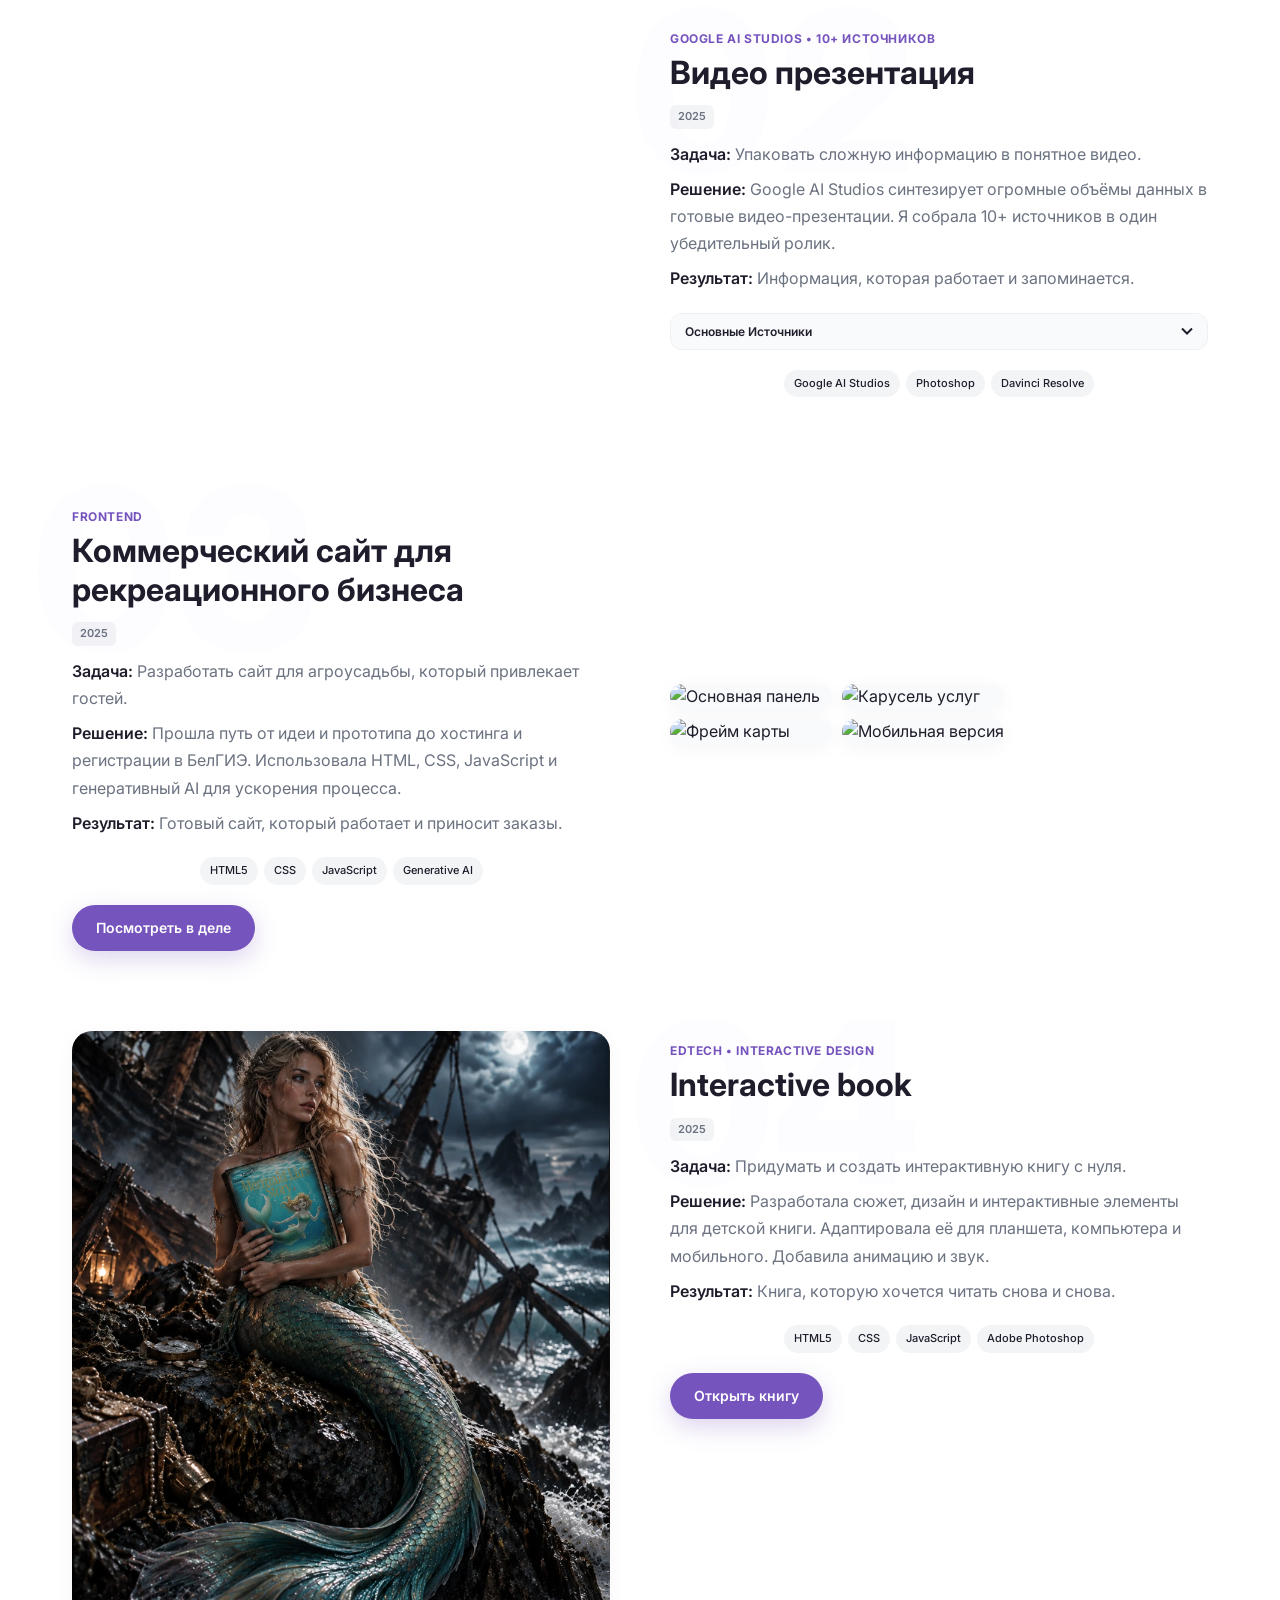
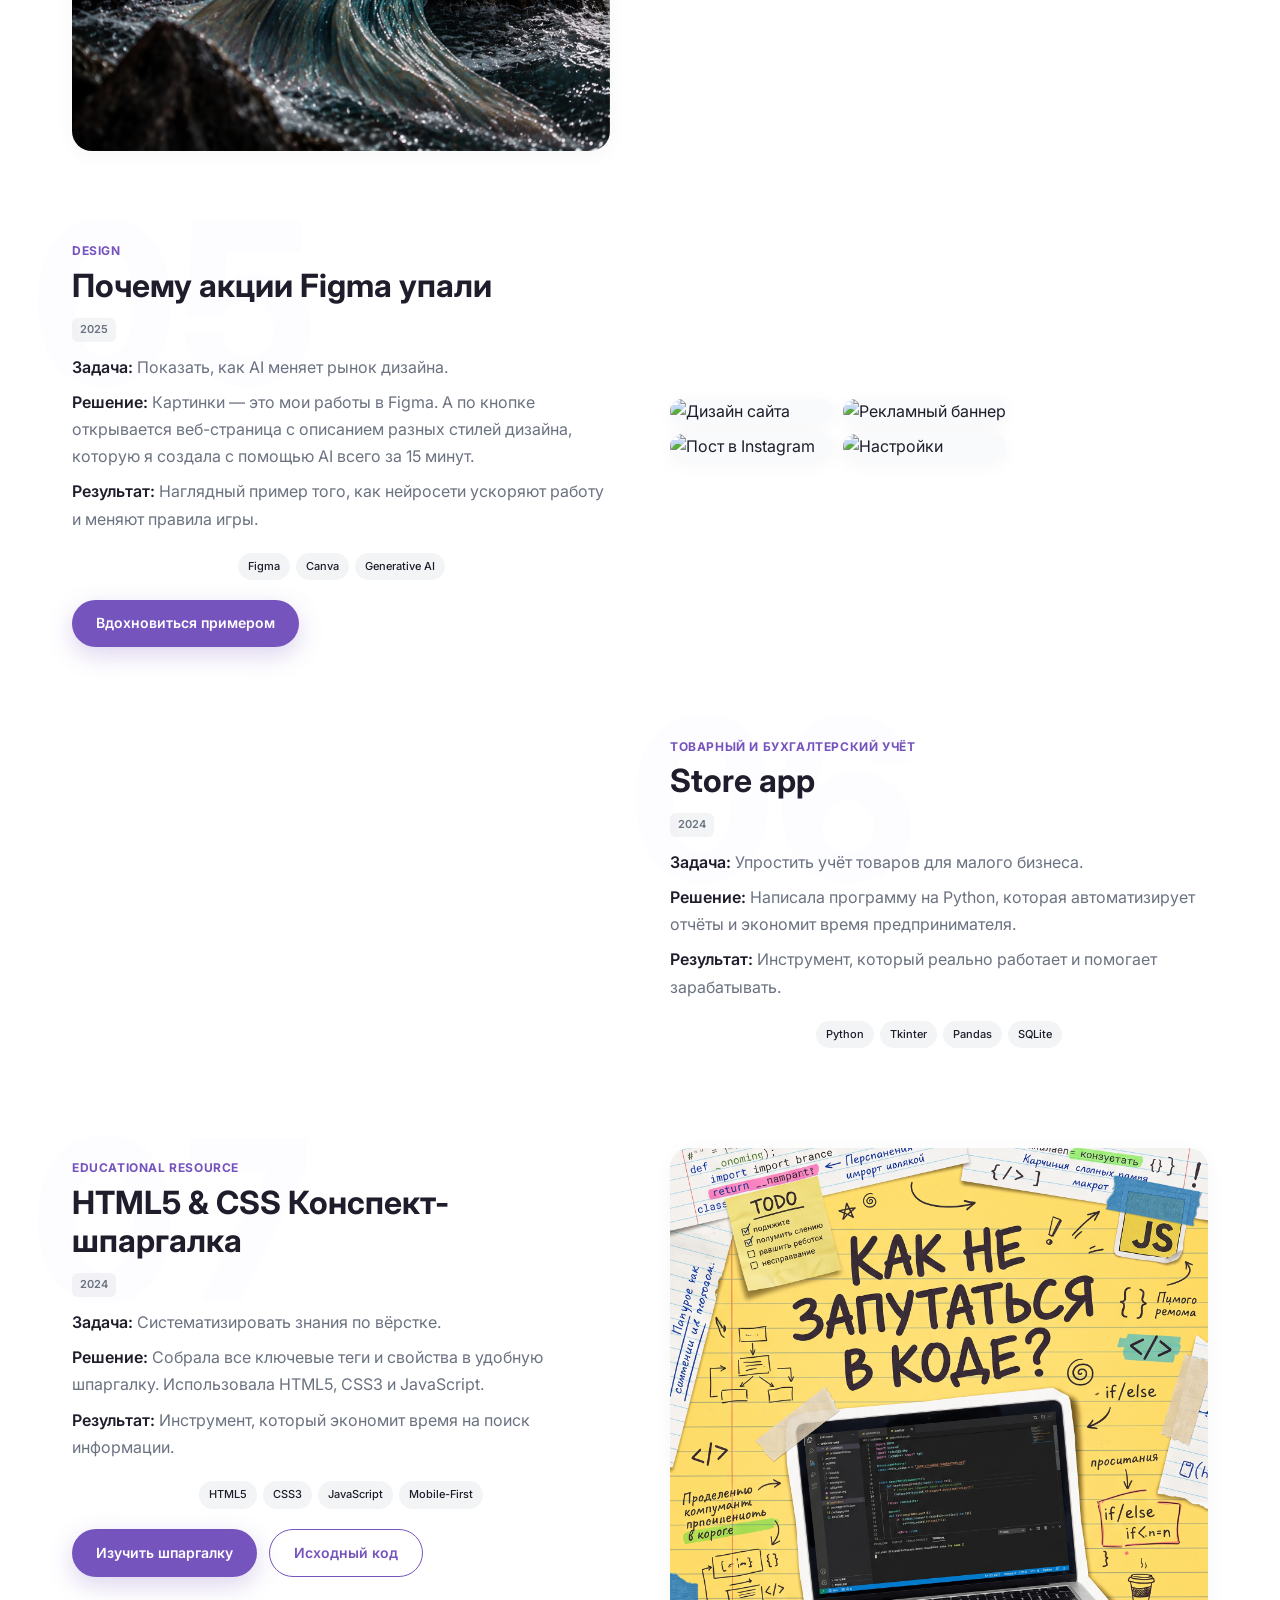
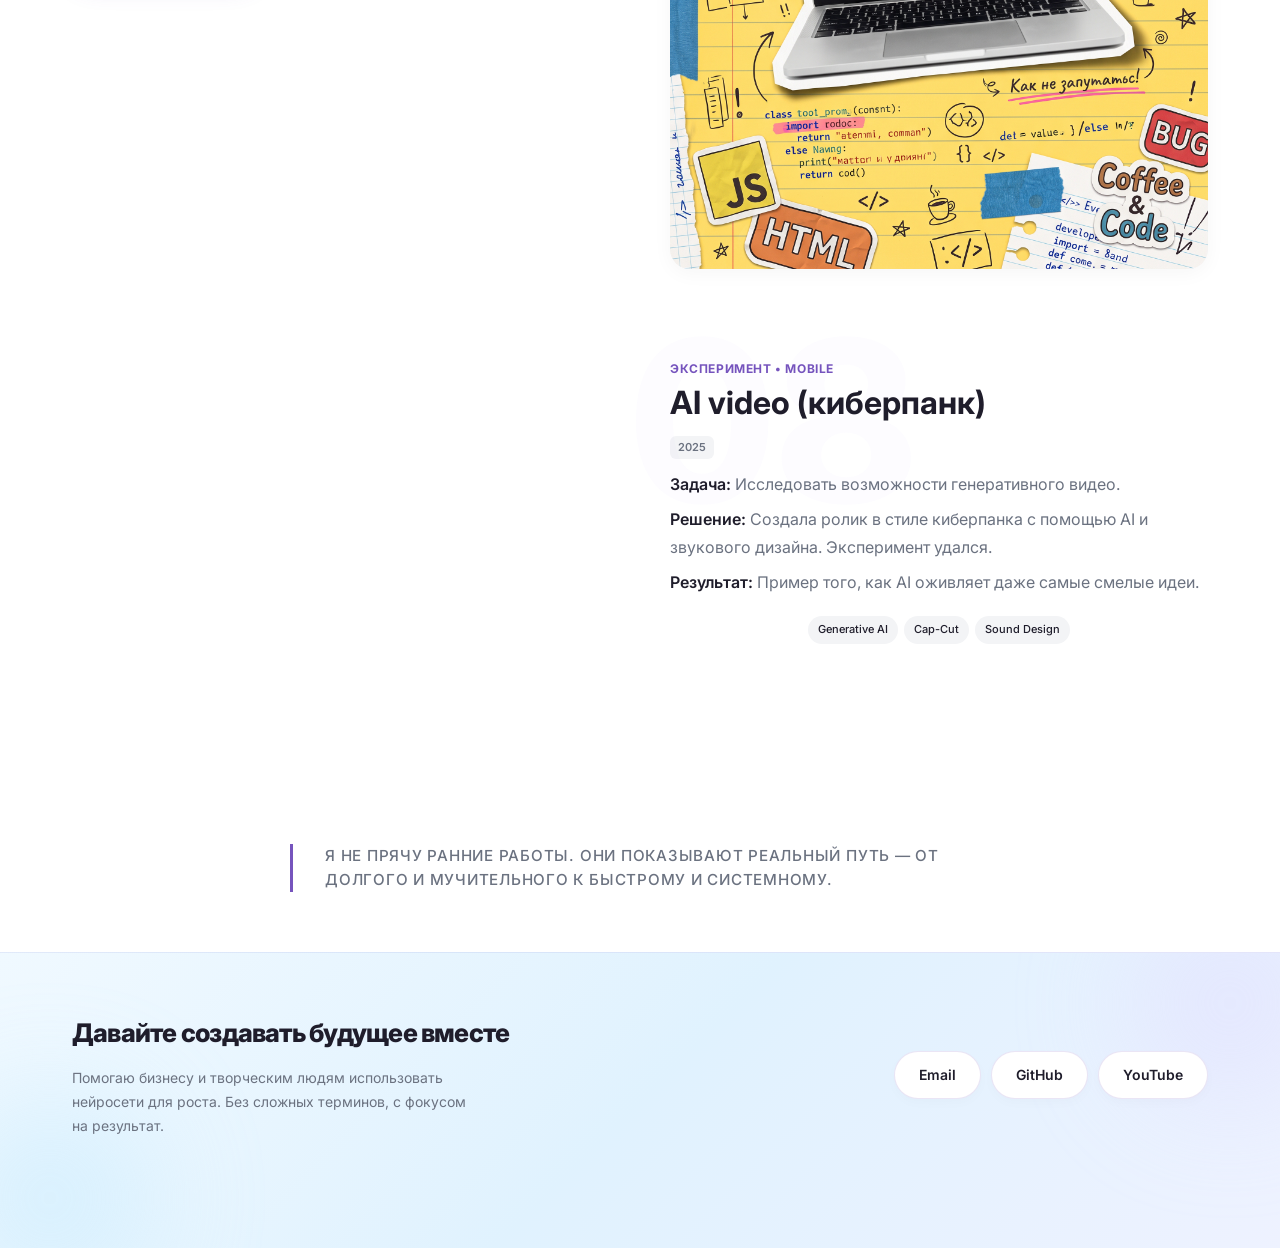
==== commit f571660b: "Update print statement from 'Hello' to 'Goodbye'" ====
--- a/index.html
+++ b/index.html
@@ -1009,7 +1009,7 @@
             <article class="pillar-item">
               <div class="pillar-number">01</div>
               <h3>Искусство промта</h3>
-              <p>Формулирую задачи так, чтобы нейросеть выдавала предсказуемый результат. Никакой магии — только структура и логика. Вы научитесь экономить часы работы.</p>
+              <p>Формулировать задачи так, чтобы нейросеть выдавала предсказуемый результат. Никакой магии — только структура и логика. Вы научитесь экономить часы работы.</p>
             </article>
             <article class="pillar-item">
               <div class="pillar-number">02</div>
@@ -1019,7 +1019,7 @@
             <article class="pillar-item">
               <div class="pillar-number">03</div>
               <h3>Ваш личный AI-эксперт</h3>
-              <p>Превращаю нейросеть в помощника, который знает вашу сферу. Юрист, маркетолог или фотограф — создаём AI-агента под ваши задачи.</p>
+              <p>Превратим нейросеть в помощника, который знает вашу сферу. Юрист, маркетолог или фотограф — создаём AI-агента под ваши задачи.</p>
             </article>
           </div>
         </div>
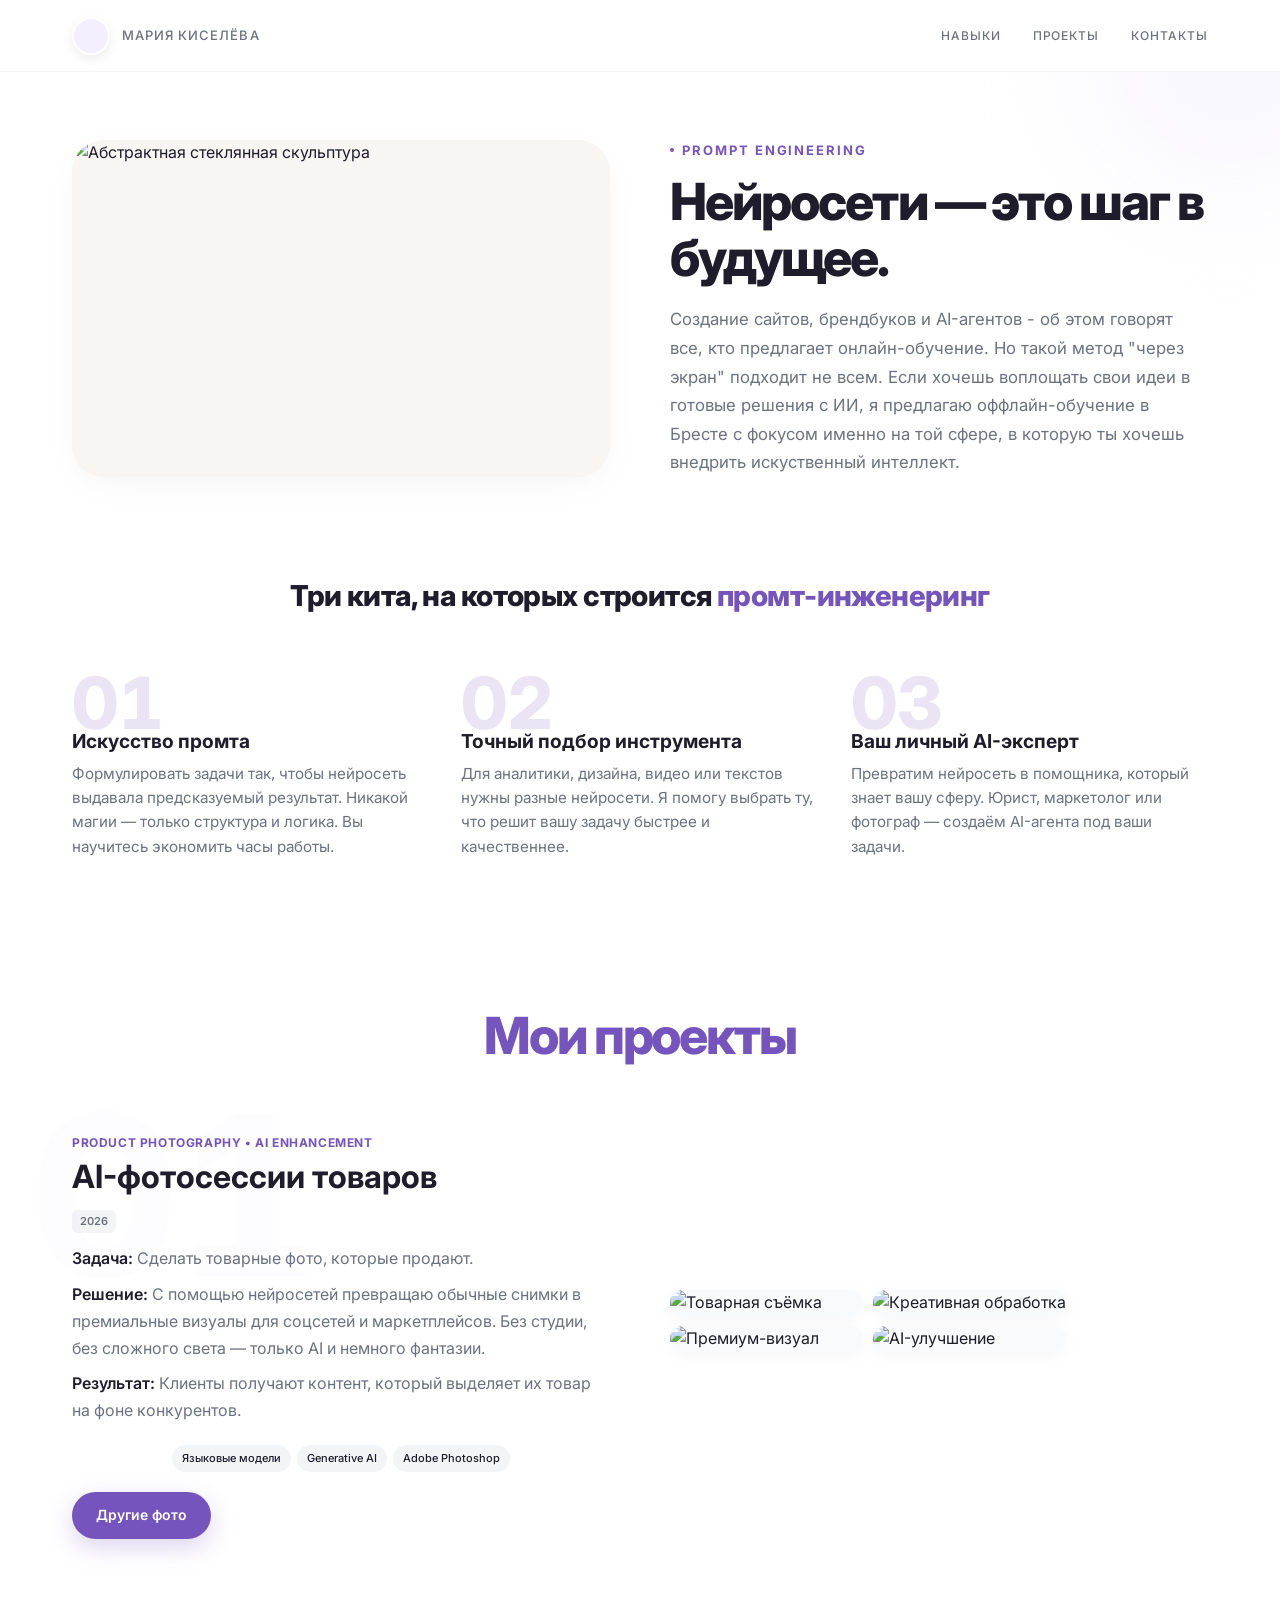
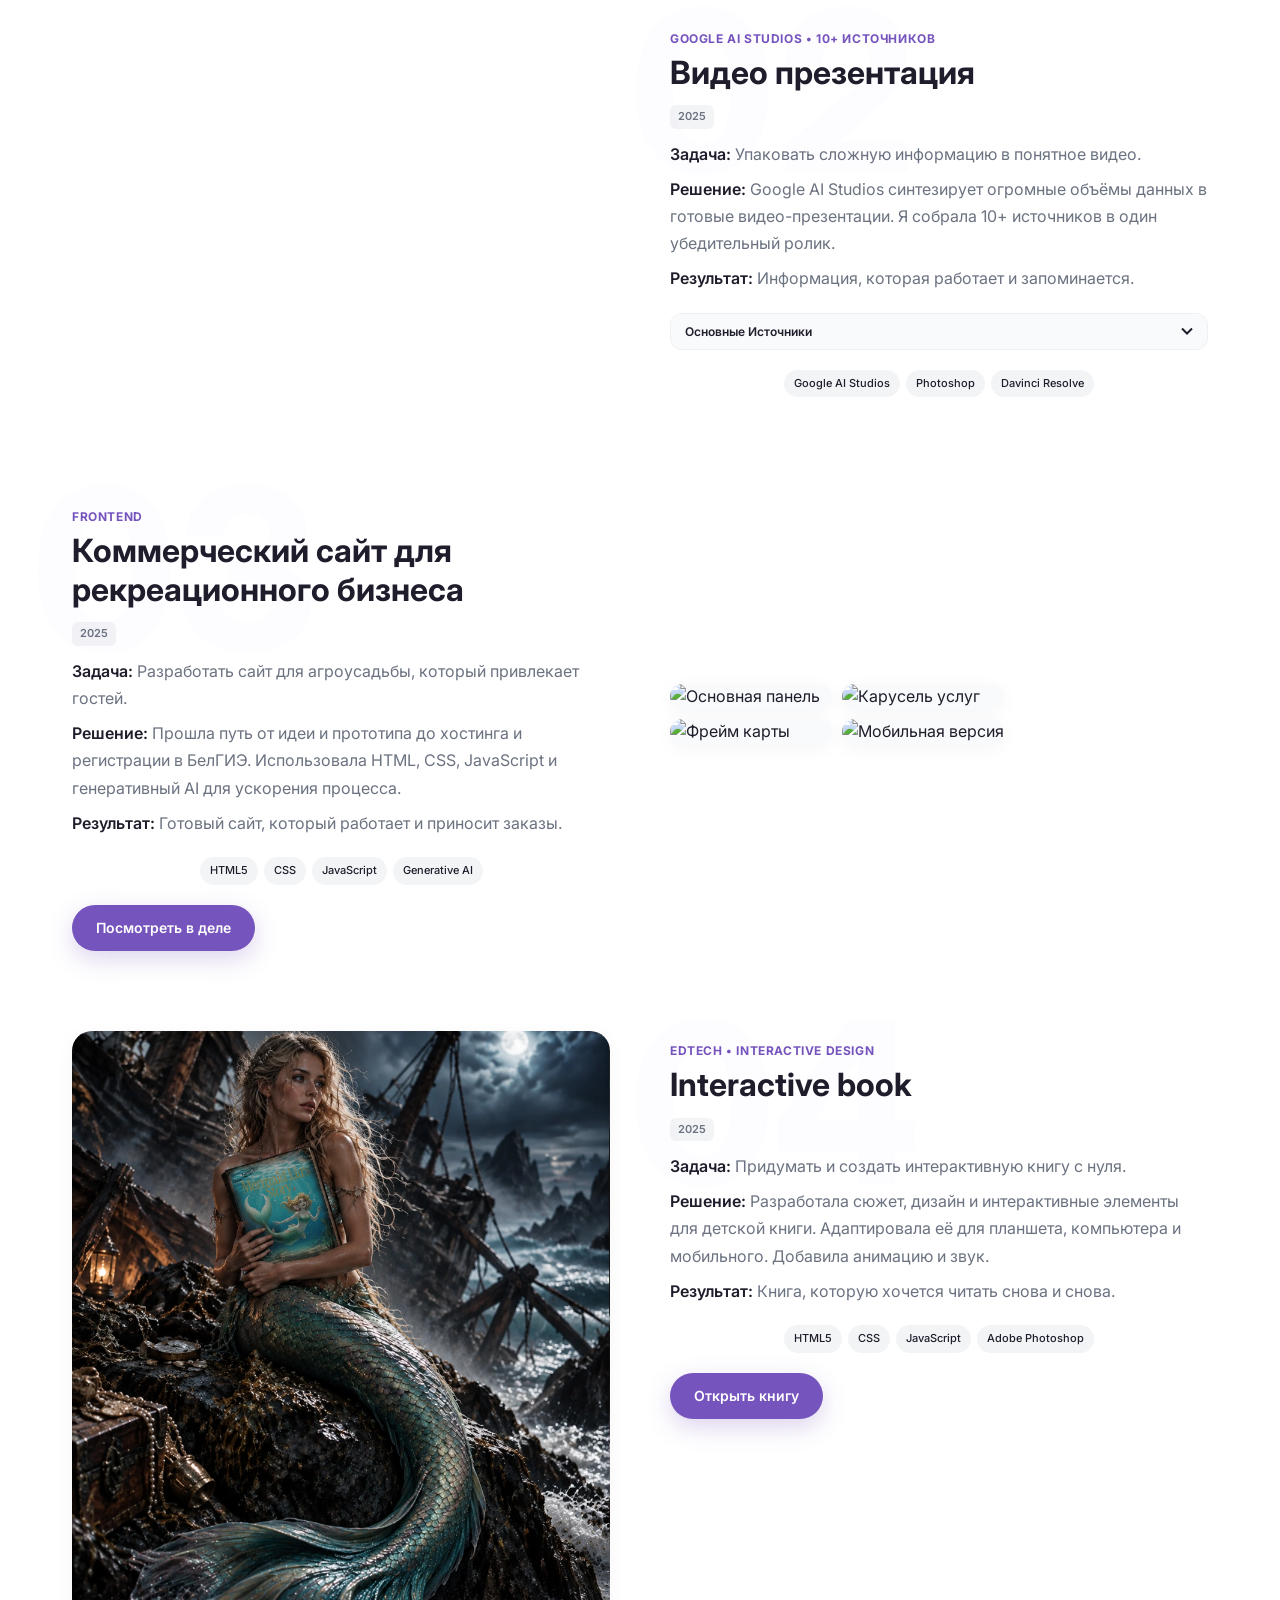
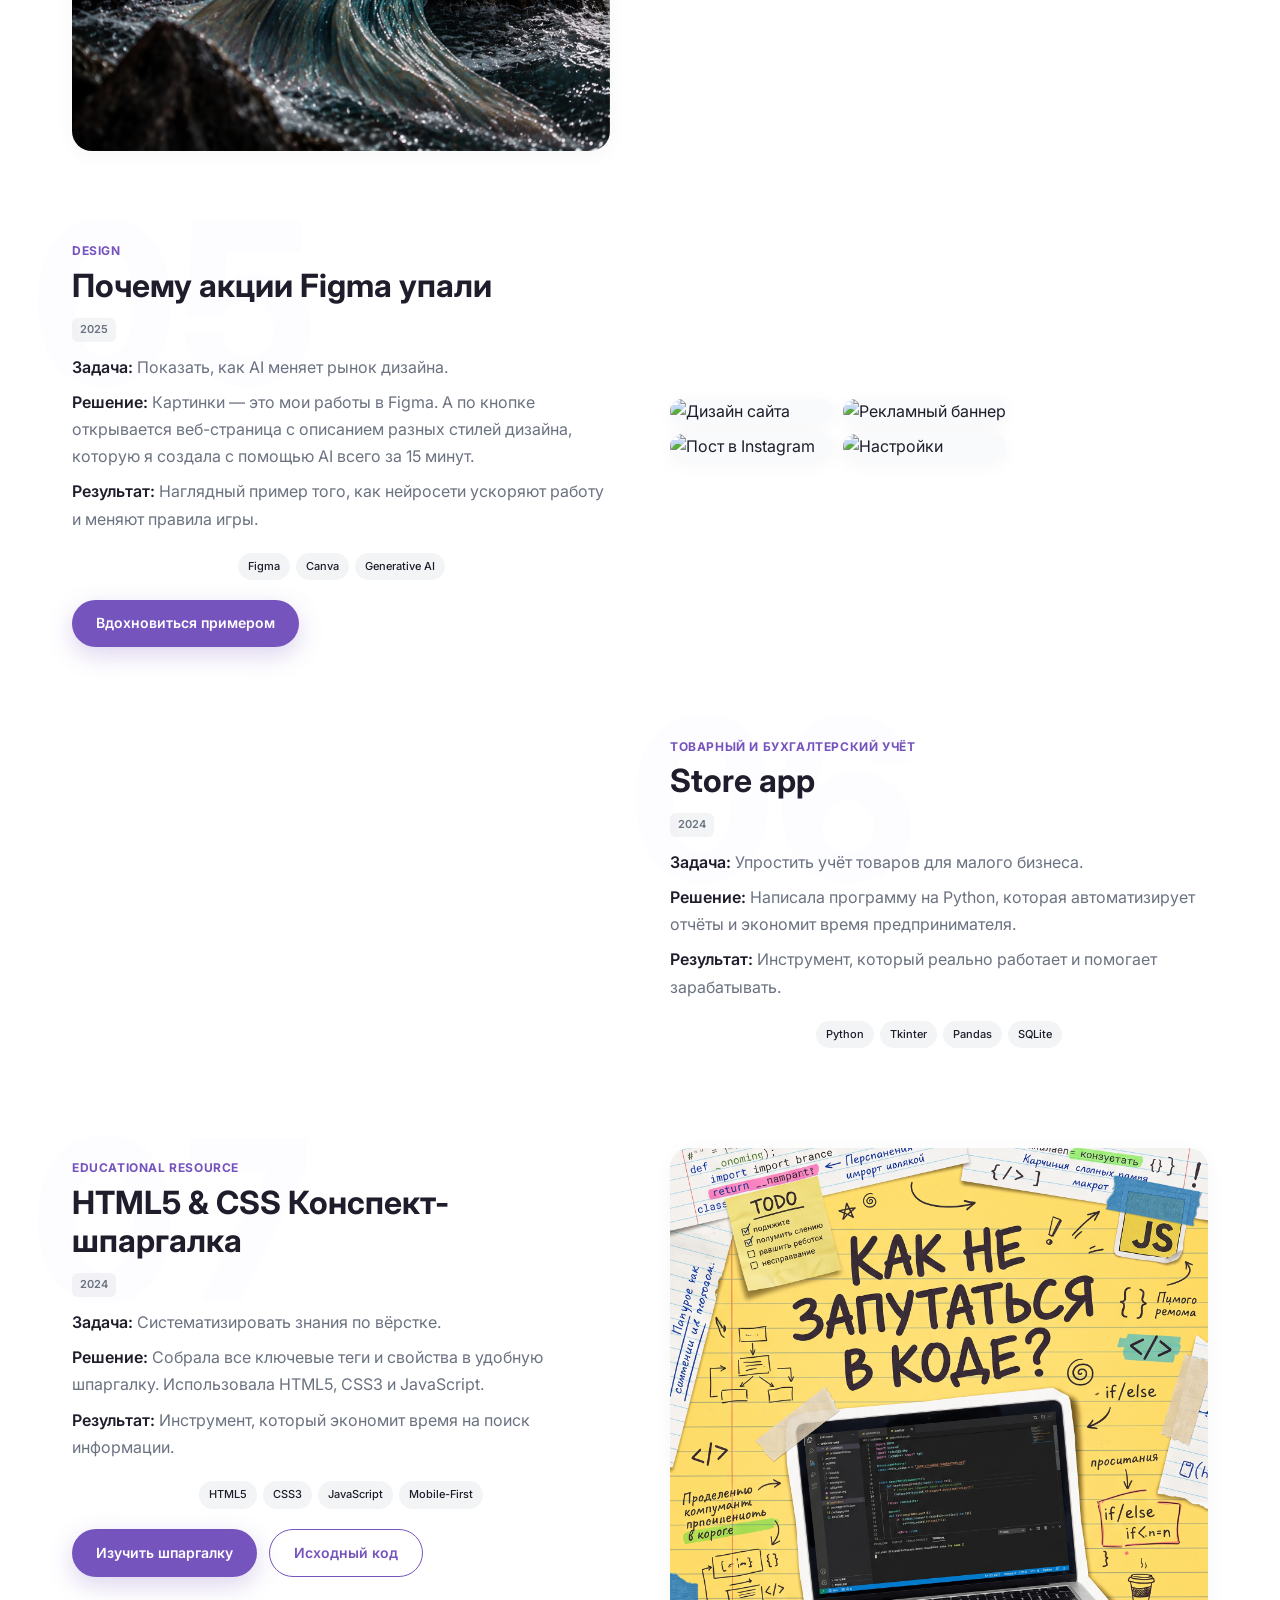
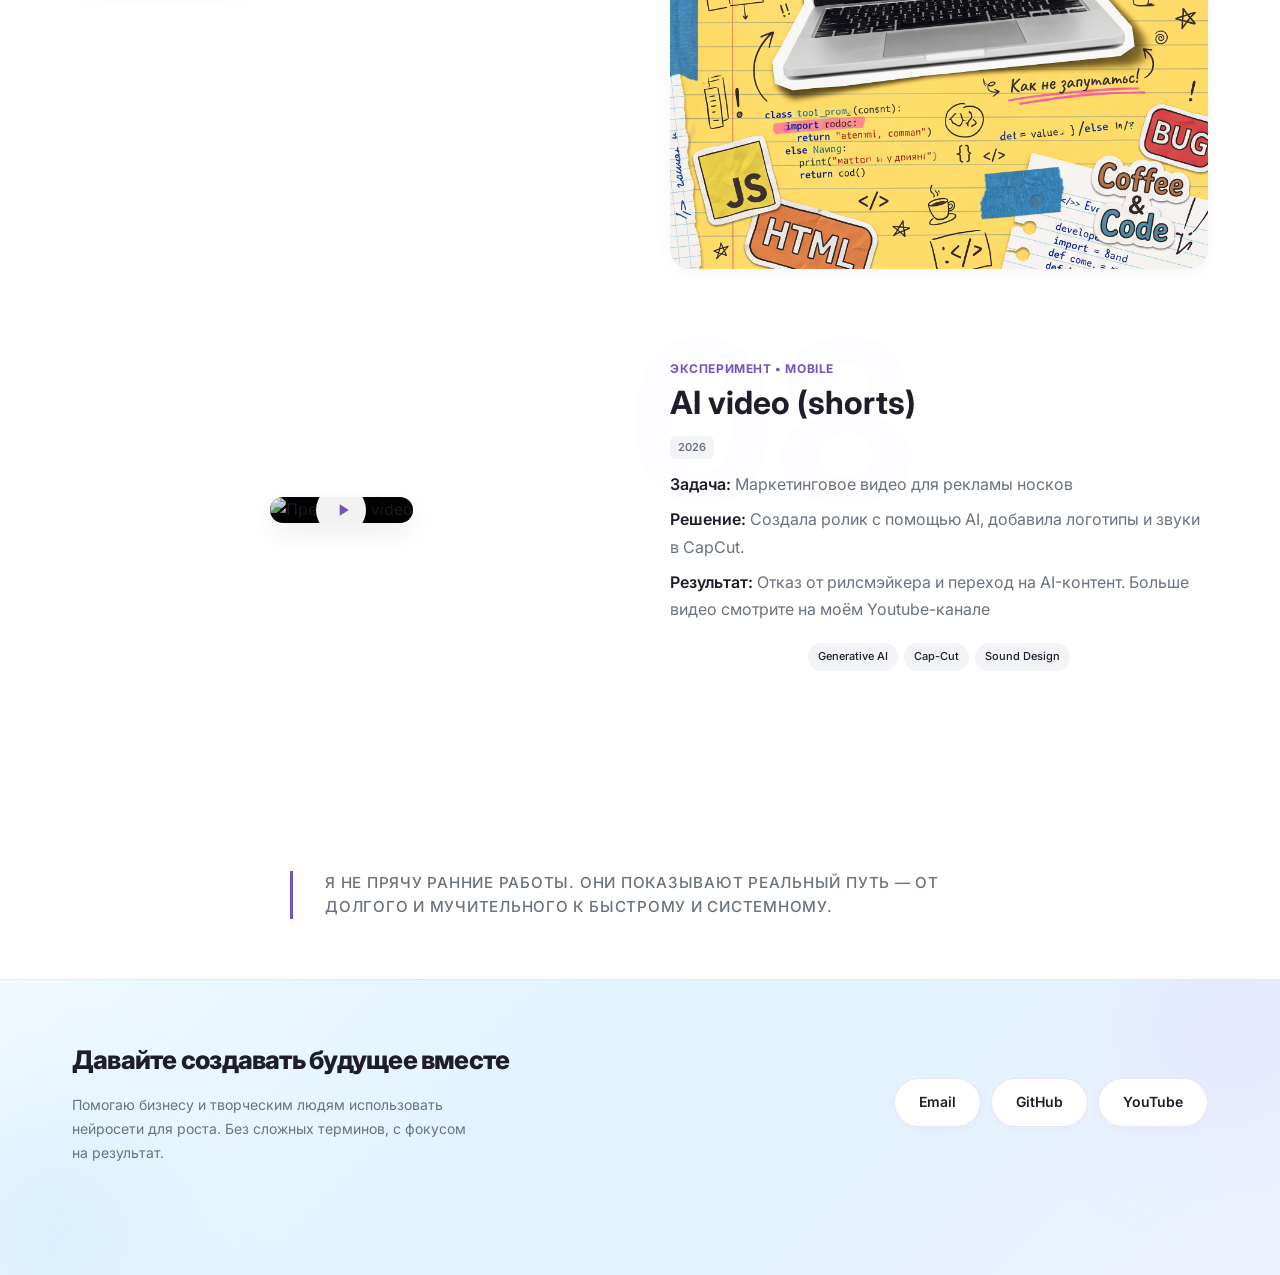
==== commit 4be21b33: "Update index.html" ====
--- a/index.html
+++ b/index.html
@@ -1278,12 +1278,12 @@
             <div class="project-text">
               <div class="project-number">08</div>
               <span class="project-category">Эксперимент • Mobile</span>
-              <h3 class="project-title">AI video (киберпанк)</h3>
-              <span class="project-year">2025</span>
+              <h3 class="project-title">AI video (shorts)</h3>
+              <span class="project-year">2026</span>
               <div class="project-meta">
-                <p><strong>Задача:</strong> Исследовать возможности генеративного видео.</p>
-                <p><strong>Решение:</strong> Создала ролик в стиле киберпанка с помощью AI и звукового дизайна. Эксперимент удался.</p>
-                <p><strong>Результат:</strong> Пример того, как AI оживляет даже самые смелые идеи.</p>
+                <p><strong>Задача:</strong> Маркетинговое видео для рекламы носков</p>
+                <p><strong>Решение:</strong> Создала ролик с помощью AI, добавила логотипы и звуки в CapCut. </p>
+                <p><strong>Результат:</strong> Отказ от рилсмэйкера и переход на AI-контент. Больше видео смотрите на моём Youtube-канале</p>
               </div>
               
               <div class="tech-tags">
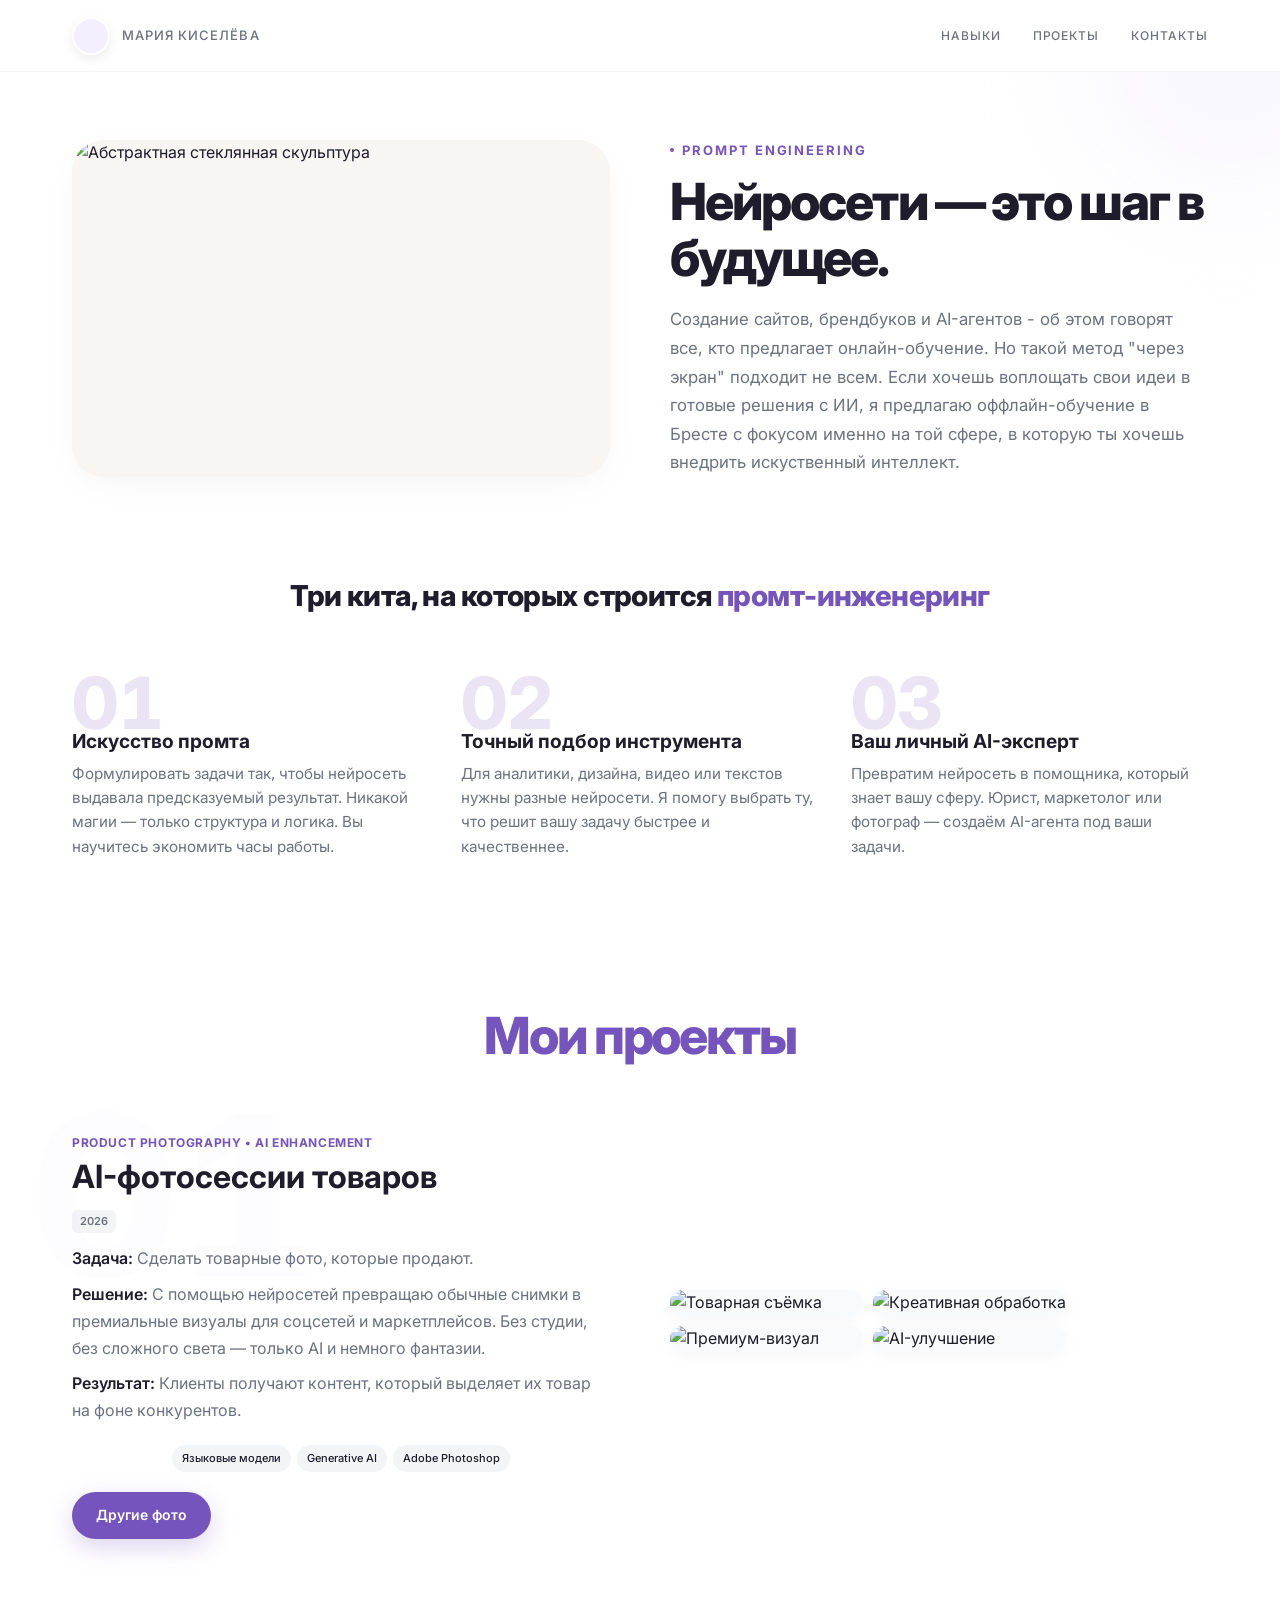
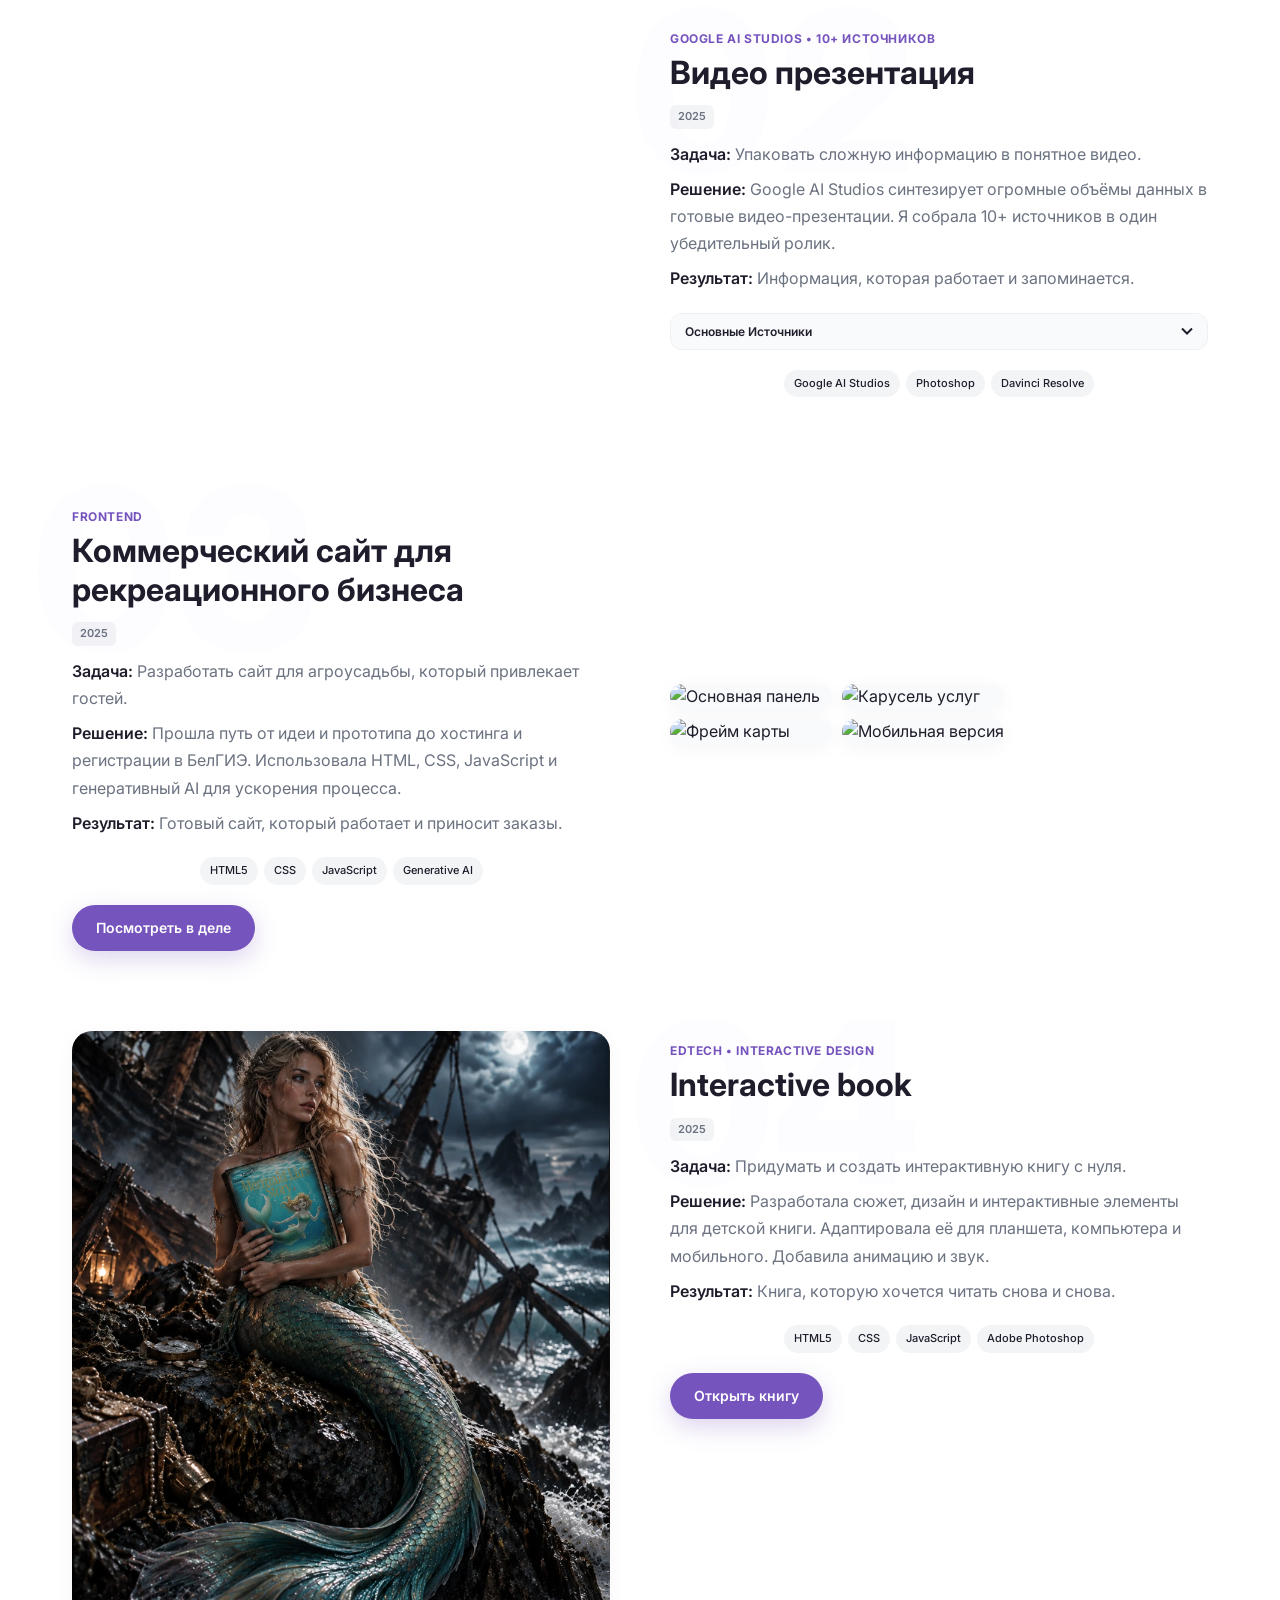
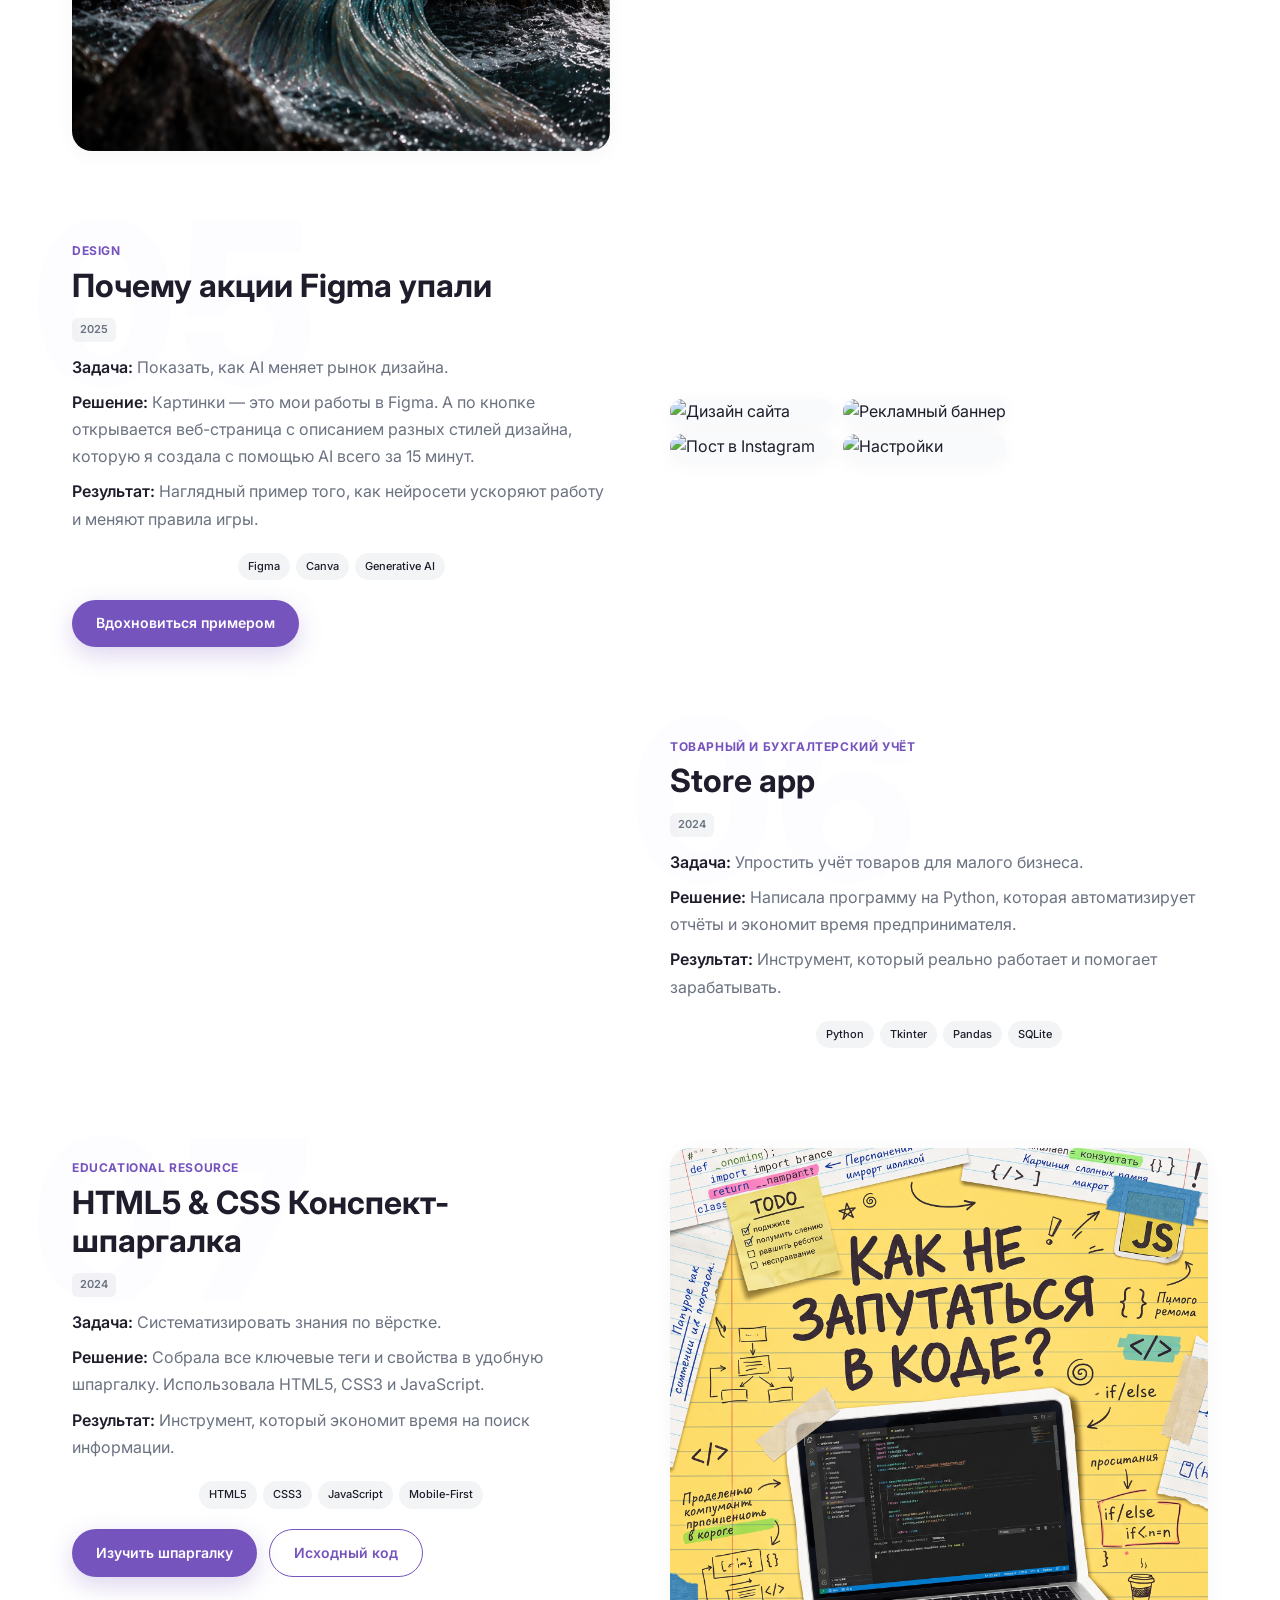
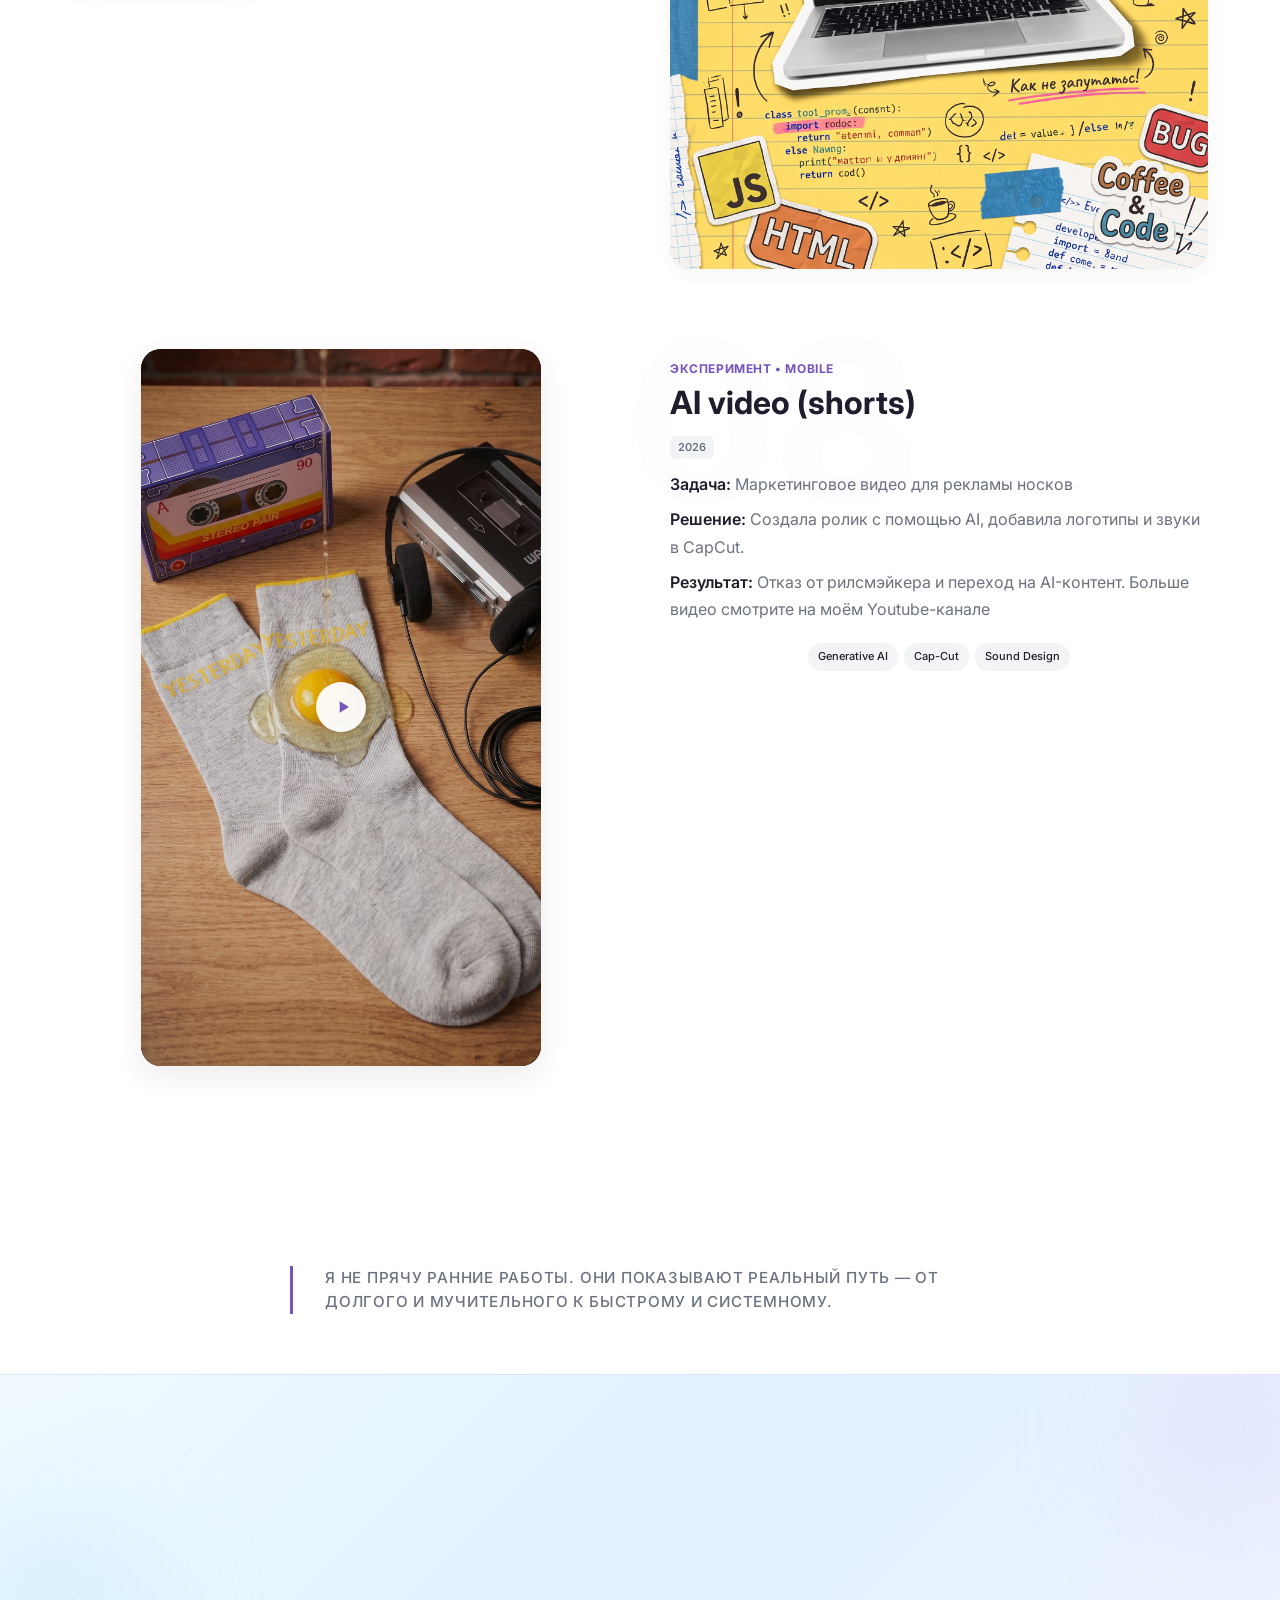
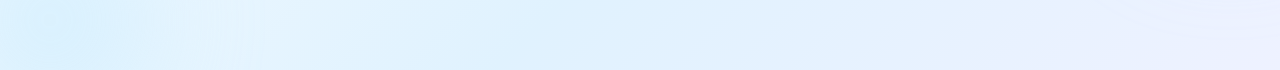
==== commit 49c56812: "Update index.html" ====
--- a/index.html
+++ b/index.html
@@ -1293,8 +1293,8 @@
               </div>
             </div>
             <div class="project-media">
-              <div class="youtube-preview" onclick="openYouTubeVideo('500ywmW3ivk')" style="max-width: 400px; margin-left: auto; margin-right: auto;">
-                <img src="project5/5.3.png" alt="Превью AI video" class="youtube-thumbnail" loading="lazy" onerror="this.src='https://img.youtube.com/vi/500ywmW3ivk/hqdefault.jpg'">
+              <div class="youtube-preview" onclick="openYouTubeVideo('vzQvvD1SZaY')" style="max-width: 400px; margin-left: auto; margin-right: auto;">
+                <img src="project5/5.4.jpg" alt="Превью AI video" class="youtube-thumbnail" loading="lazy" onerror="this.src='https://img.youtube.com/vi/vzQvvD1SZaY/hqdefault.jpg'">
                 <div class="play-icon">
                   <svg viewBox="0 0 24 24"><path d="M8 5v14l11-7z"/></svg>
                 </div>
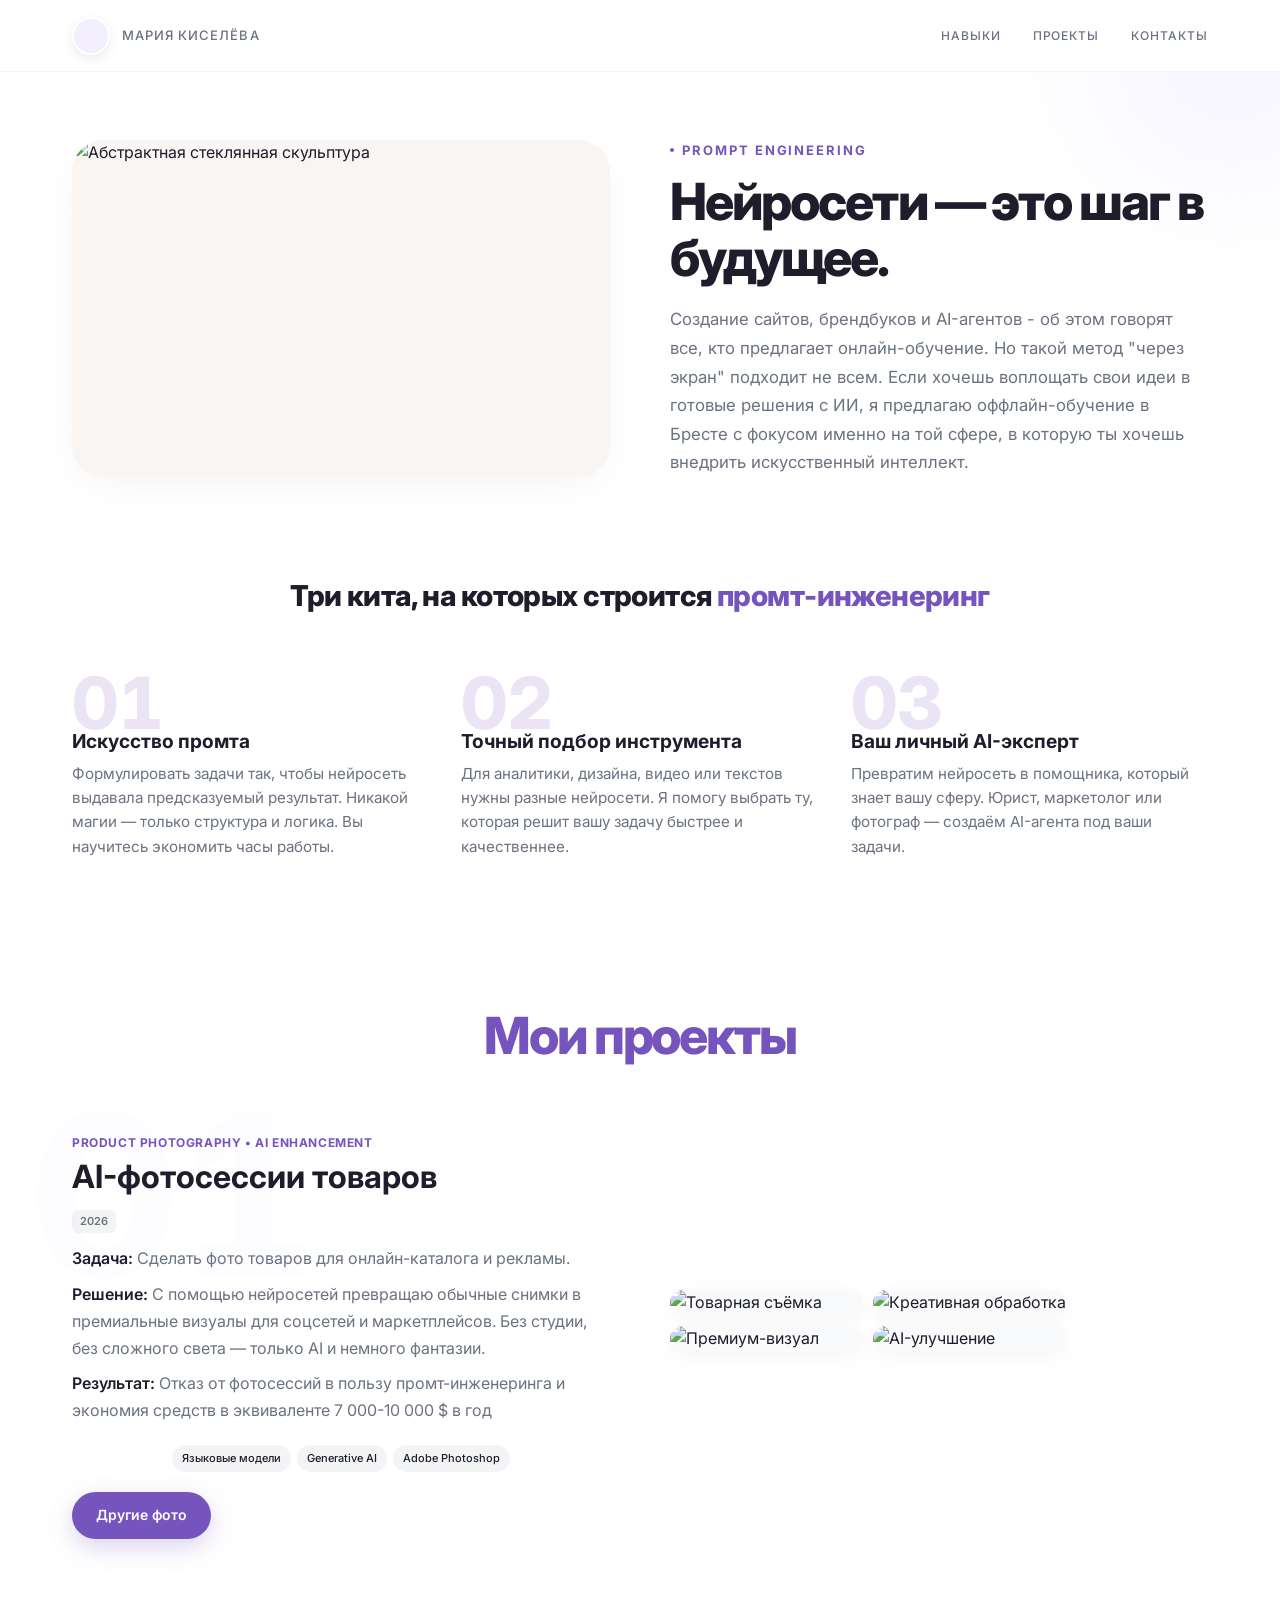
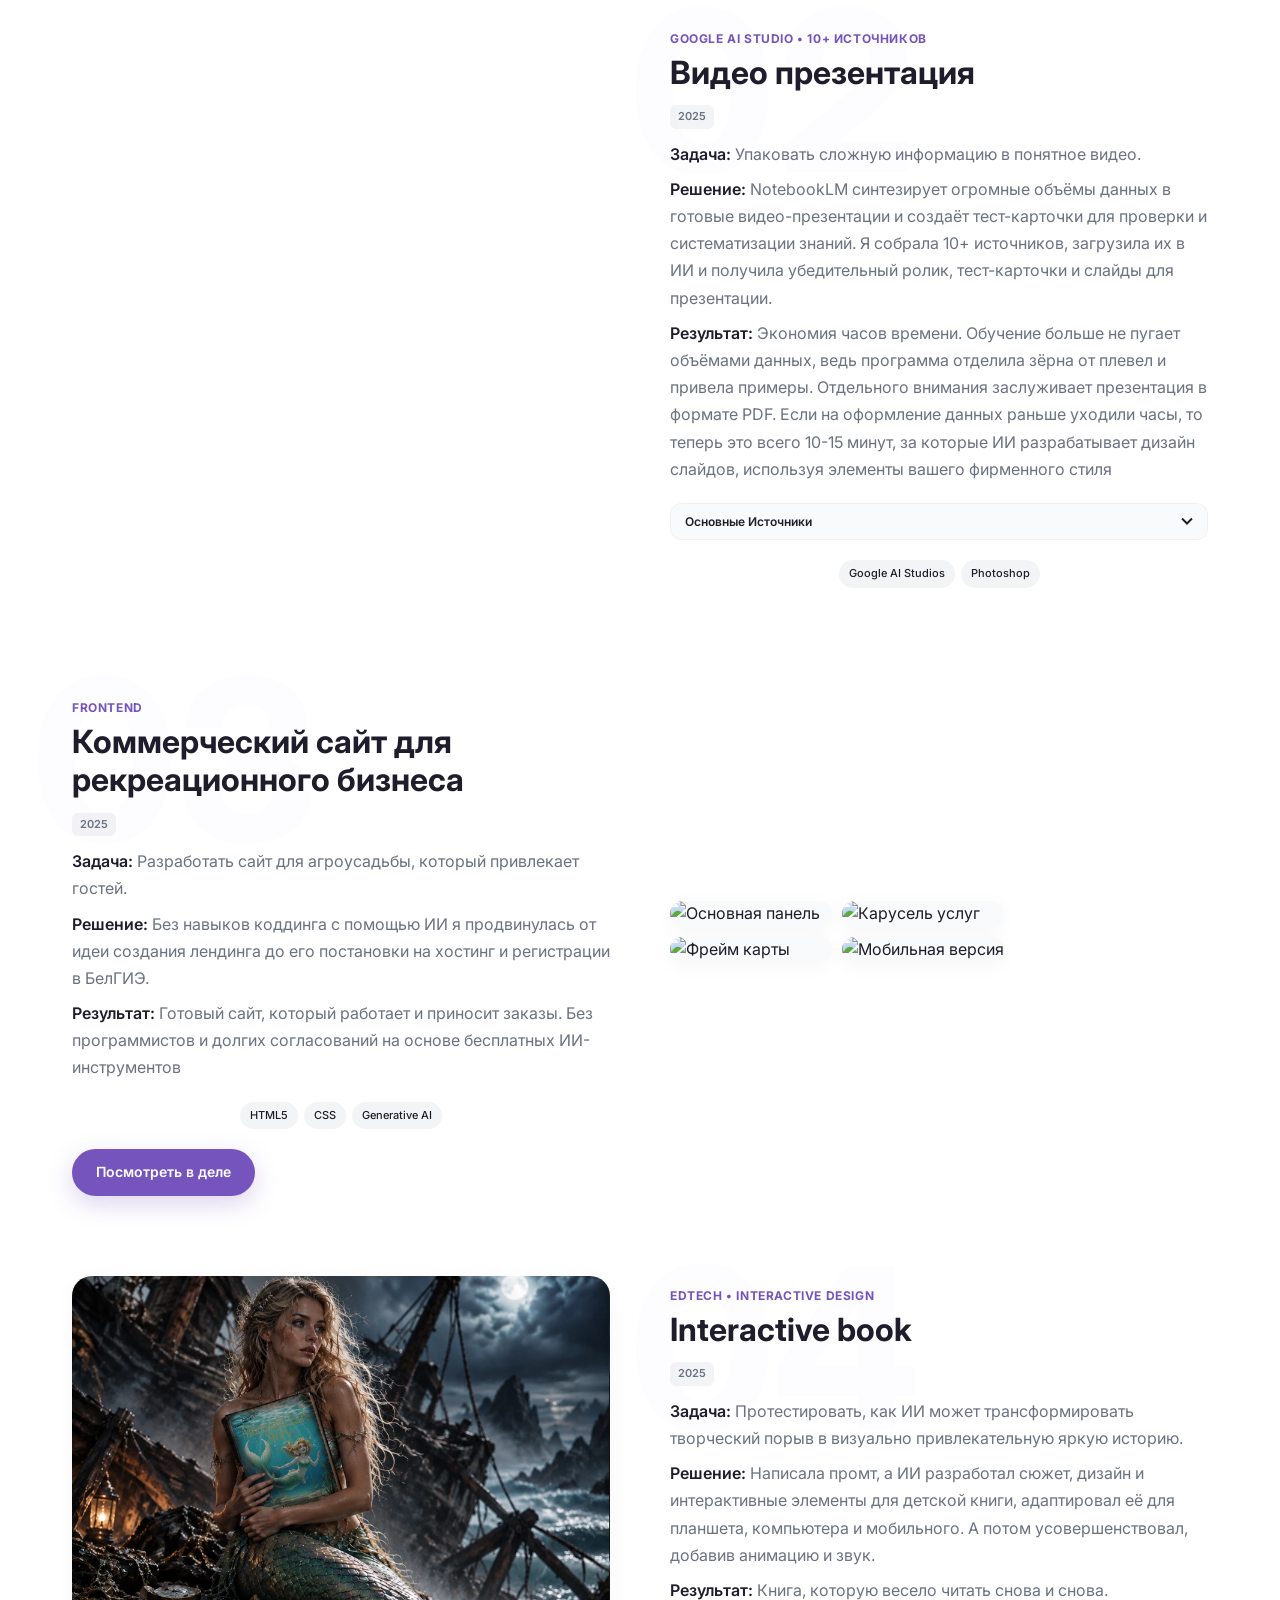
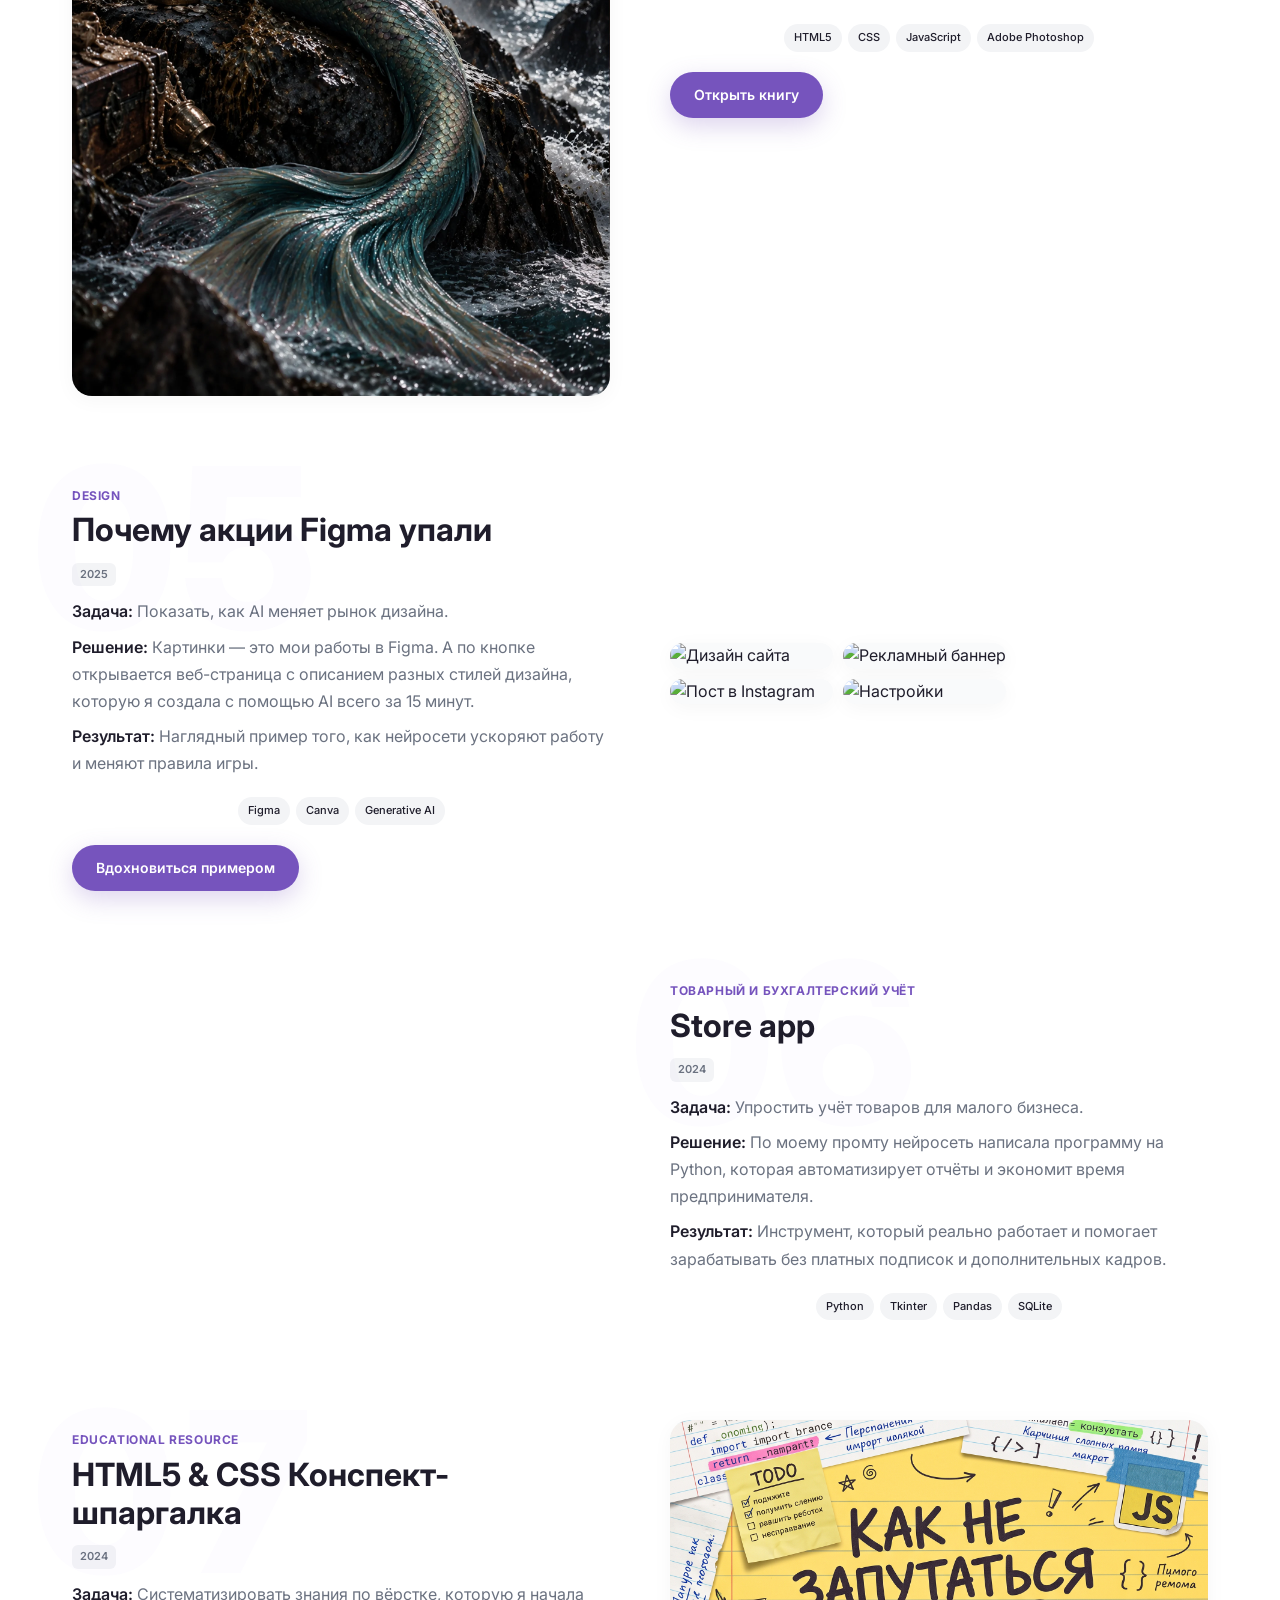
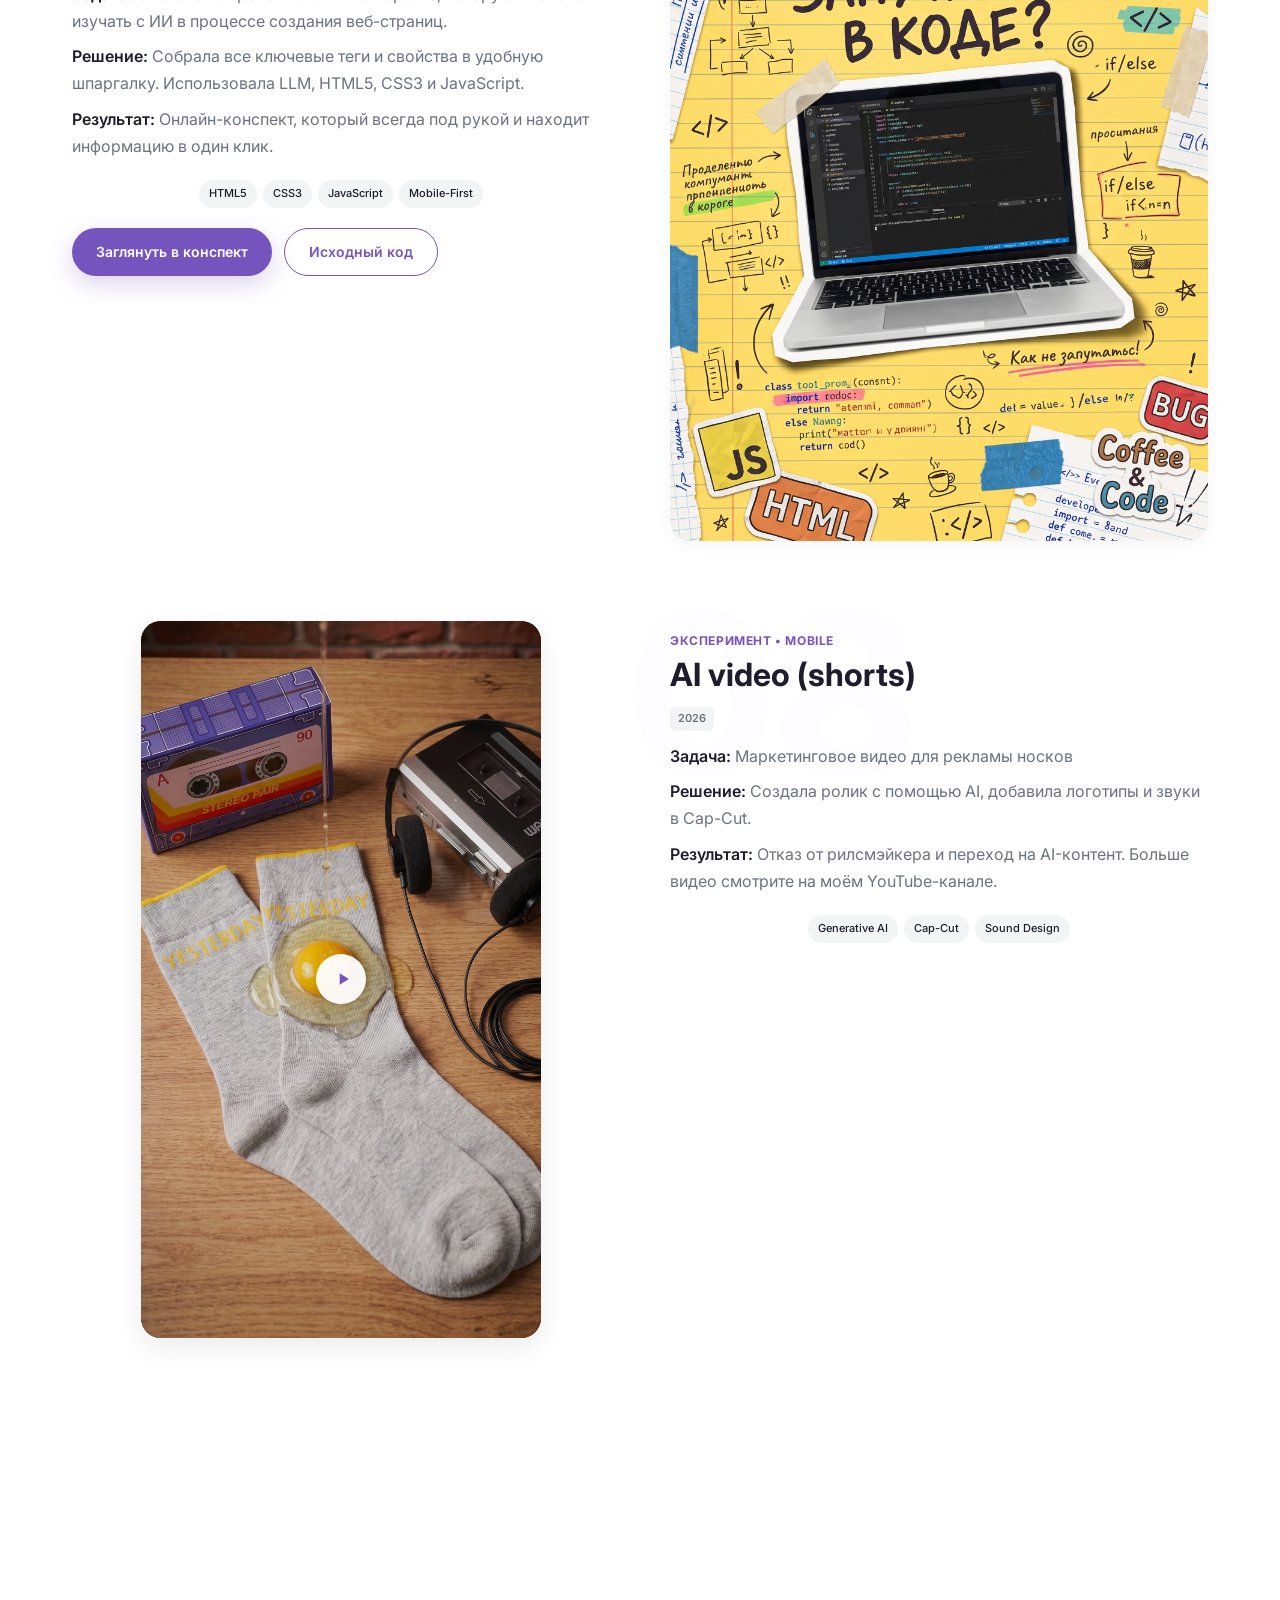
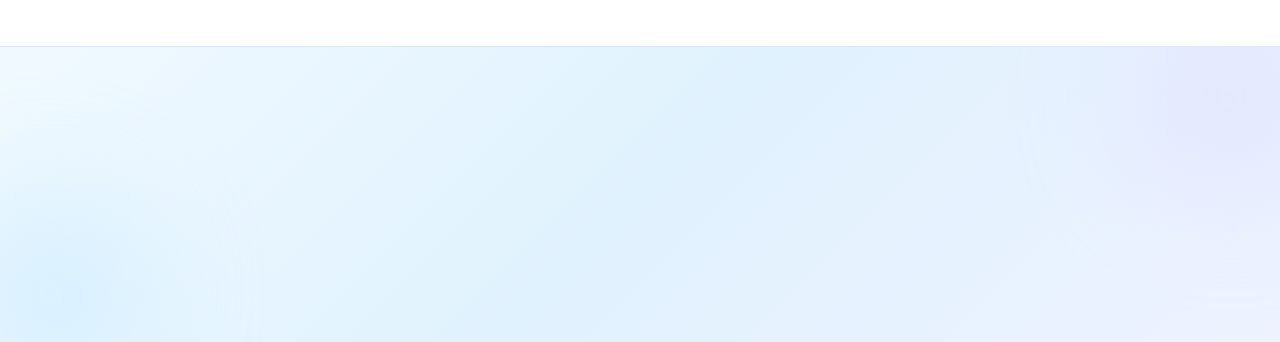
==== commit 9fe27737: "Update index.html" ====
--- a/index.html
+++ b/index.html
@@ -997,7 +997,7 @@
         <div class="hero-text reveal is-visible">
           <span class="eyebrow">Prompt Engineering</span>
           <h1>Нейросети — это шаг в будущее.</h1>
-          <p class="hero-role">Создание сайтов, брендбуков и AI-агентов  - об этом говорят все, кто предлагает онлайн-обучение. Но такой метод "через экран" подходит не всем. Если хочешь воплощать свои идеи в готовые решения с ИИ, я предлагаю оффлайн-обучение в Бресте с фокусом именно на той сфере, в которую ты хочешь внедрить искуственный интеллект. </p>
+          <p class="hero-role">Создание сайтов, брендбуков и AI-агентов  - об этом говорят все, кто предлагает онлайн-обучение. Но такой метод "через экран" подходит не всем. Если хочешь воплощать свои идеи в готовые решения с ИИ, я предлагаю оффлайн-обучение в Бресте с фокусом именно на той сфере, в которую ты хочешь внедрить искусственный интеллект. </p>
         </div>
       </div>
       
@@ -1014,7 +1014,7 @@
             <article class="pillar-item">
               <div class="pillar-number">02</div>
               <h3>Точный подбор инструмента</h3>
-              <p>Для аналитики, дизайна, видео или текстов нужны разные нейросети. Я помогу выбрать ту, что решит вашу задачу быстрее и качественнее.</p>
+              <p>Для аналитики, дизайна, видео или текстов нужны разные нейросети. Я помогу выбрать ту, которая решит вашу задачу быстрее и качественнее.</p>
             </article>
             <article class="pillar-item">
               <div class="pillar-number">03</div>
@@ -1043,9 +1043,9 @@
               <h3 class="project-title">AI-фотосессии товаров</h3>
               <span class="project-year">2026</span>
               <div class="project-meta">
-                <p><strong>Задача:</strong> Сделать товарные фото, которые продают.</p>
+                <p><strong>Задача:</strong> Сделать фото товаров для онлайн-каталога и рекламы.</p>
                 <p><strong>Решение:</strong> С помощью нейросетей превращаю обычные снимки в премиальные визуалы для соцсетей и маркетплейсов. Без студии, без сложного света — только AI и немного фантазии.</p>
-                <p><strong>Результат:</strong> Клиенты получают контент, который выделяет их товар на фоне конкурентов.</p>
+                <p><strong>Результат:</strong> Отказ от фотосессий в пользу промт-инженеринга и экономия средств в эквиваленте 7 000-10 000 $ в год</p>
               </div>
               
               <div class="tech-tags">
@@ -1078,13 +1078,13 @@
           <article class="project-row reveal">
             <div class="project-text">
               <div class="project-number">02</div>
-              <span class="project-category">Google AI Studios • 10+ источников</span>
+              <span class="project-category">Google AI Studio • 10+ источников</span>
               <h3 class="project-title">Видео презентация</h3>
               <span class="project-year">2025</span>
               <div class="project-meta">
                 <p><strong>Задача:</strong> Упаковать сложную информацию в понятное видео.</p>
-                <p><strong>Решение:</strong> Google AI Studios синтезирует огромные объёмы данных в готовые видео-презентации. Я собрала 10+ источников в один убедительный ролик.</p>
-                <p><strong>Результат:</strong> Информация, которая работает и запоминается.</p>
+                <p><strong>Решение:</strong> NotebookLM синтезирует огромные объёмы данных в готовые видео-презентации и создаёт тест-карточки для проверки и систематизации знаний. Я собрала 10+ источников, загрузила их в ИИ и получила убедительный ролик, тест-карточки и слайды для презентации.</p>
+                <p><strong>Результат:</strong> Экономия часов времени. Обучение больше не пугает объёмами данных, ведь программа отделила зёрна от плевел и привела примеры. Отдельного внимания заслуживает презентация  в формате PDF. Если на оформление данных раньше уходили часы, то теперь это всего 10-15 минут, за которые ИИ разрабатывает дизайн слайдов, используя элементы вашего фирменного стиля</p>
               </div>
               
               <div class="sources-accordion">
@@ -1105,7 +1105,6 @@
               <div class="tech-tags">
                 <span class="tech-tag">Google AI Studios</span>
                 <span class="tech-tag">Photoshop</span>
-                <span class="tech-tag">Davinci Resolve</span>
               </div>
             </div>
             <div class="project-media">
@@ -1127,14 +1126,13 @@
               <span class="project-year">2025</span>
               <div class="project-meta">
                 <p><strong>Задача:</strong> Разработать сайт для агроусадьбы, который привлекает гостей.</p>
-                <p><strong>Решение:</strong> Прошла путь от идеи и прототипа до хостинга и регистрации в БелГИЭ. Использовала HTML, CSS, JavaScript и генеративный AI для ускорения процесса.</p>
-                <p><strong>Результат:</strong> Готовый сайт, который работает и приносит заказы.</p>
+                <p><strong>Решение:</strong> Без навыков коддинга с помощью ИИ я продвинулась от идеи создания лендинга до его постановки на хостинг и регистрации в БелГИЭ. </p>
+                <p><strong>Результат:</strong> Готовый сайт, который работает и приносит заказы. Без программистов и долгих согласований на основе бесплатных ИИ-инструментов</p>
               </div>
               
               <div class="tech-tags">
                 <span class="tech-tag">HTML5</span>
                 <span class="tech-tag">CSS</span>
-                <span class="tech-tag">JavaScript</span>
                 <span class="tech-tag">Generative AI</span>
               </div>
 
@@ -1158,9 +1156,9 @@
               <h3 class="project-title">Interactive book</h3>
               <span class="project-year">2025</span>
               <div class="project-meta">
-                <p><strong>Задача:</strong> Придумать и создать интерактивную книгу с нуля.</p>
-                <p><strong>Решение:</strong> Разработала сюжет, дизайн и интерактивные элементы для детской книги. Адаптировала её для планшета, компьютера и мобильного. Добавила анимацию и звук.</p>
-                <p><strong>Результат:</strong> Книга, которую хочется читать снова и снова.</p>
+                <p><strong>Задача:</strong> Протестировать, как ИИ может трансформировать творческий порыв в визуально привлекательную яркую историю.</p>
+                <p><strong>Решение:</strong> Написала промт, а ИИ разработал сюжет, дизайн и интерактивные элементы для детской книги,  адаптировал её для планшета, компьютера и мобильного. А потом усовершенствовал, добавив анимацию и звук. </p>
+                <p><strong>Результат:</strong> Книга, которую весело читать снова и снова.</p>
               </div>
               
               <div class="tech-tags">
@@ -1219,8 +1217,8 @@
               <span class="project-year">2024</span>
               <div class="project-meta">
                 <p><strong>Задача:</strong> Упростить учёт товаров для малого бизнеса.</p>
-                <p><strong>Решение:</strong> Написала программу на Python, которая автоматизирует отчёты и экономит время предпринимателя.</p>
-                <p><strong>Результат:</strong> Инструмент, который реально работает и помогает зарабатывать.</p>
+                <p><strong>Решение:</strong> По моему промту нейросеть написала программу на Python, которая автоматизирует отчёты и экономит время предпринимателя.</p>
+                <p><strong>Результат:</strong> Инструмент, который реально работает и помогает зарабатывать без платных подписок и дополнительных кадров.</p>
               </div>
               
               <div class="tech-tags">
@@ -1248,9 +1246,9 @@
               <h3 class="project-title">HTML5 & CSS Конспект-шпаргалка</h3>
               <span class="project-year">2024</span>
               <div class="project-meta">
-                <p><strong>Задача:</strong> Систематизировать знания по вёрстке.</p>
-                <p><strong>Решение:</strong> Собрала все ключевые теги и свойства в удобную шпаргалку. Использовала HTML5, CSS3 и JavaScript.</p>
-                <p><strong>Результат:</strong> Инструмент, который экономит время на поиск информации.</p>
+                <p><strong>Задача:</strong> Систематизировать знания по вёрстке, которую я начала изучать с ИИ в процессе создания веб-страниц.</p>
+                <p><strong>Решение:</strong> Собрала все ключевые теги и свойства в удобную шпаргалку. Использовала LLM, HTML5, CSS3 и JavaScript.</p>
+                <p><strong>Результат:</strong> Онлайн-конспект, который всегда под рукой и находит информацию в один клик.</p>
               </div>
               
               <div class="tech-tags">
@@ -1261,14 +1259,14 @@
               </div>
 
               <div style="display: flex; gap: 12px; flex-wrap: wrap;">
-                <a href="Conspect.html" class="btn-primary">Изучить шпаргалку</a>
+                <a href="Conspect.html" class="btn-primary">Заглянуть в конспект</a>
                 <a href="https://github.com/Marya-Kiseliova/HTML5-conspect/blob/main/Conspect.html" class="btn-outline" target="_blank">Исходный код</a>
               </div>
             </div>
             <div class="project-media">
               <!-- Теперь картинка растягивается по высоте текста -->
               <div class="media-single" onclick="openModal('conspect.webp.jpeg')">
-                <img src="conspect.webp.jpeg" alt="Шпаргалка" loading="lazy">
+                <img src="conspect.webp.jpeg" alt="Конспект" loading="lazy">
               </div>
             </div>
           </article>
@@ -1282,8 +1280,8 @@
               <span class="project-year">2026</span>
               <div class="project-meta">
                 <p><strong>Задача:</strong> Маркетинговое видео для рекламы носков</p>
-                <p><strong>Решение:</strong> Создала ролик с помощью AI, добавила логотипы и звуки в CapCut. </p>
-                <p><strong>Результат:</strong> Отказ от рилсмэйкера и переход на AI-контент. Больше видео смотрите на моём Youtube-канале</p>
+                <p><strong>Решение:</strong> Создала ролик с помощью AI, добавила логотипы и звуки в Cap-Cut. </p>
+                <p><strong>Результат:</strong> Отказ от рилсмэйкера и переход на AI-контент. Больше видео смотрите на моём YouTube-канале.</p>
               </div>
               
               <div class="tech-tags">
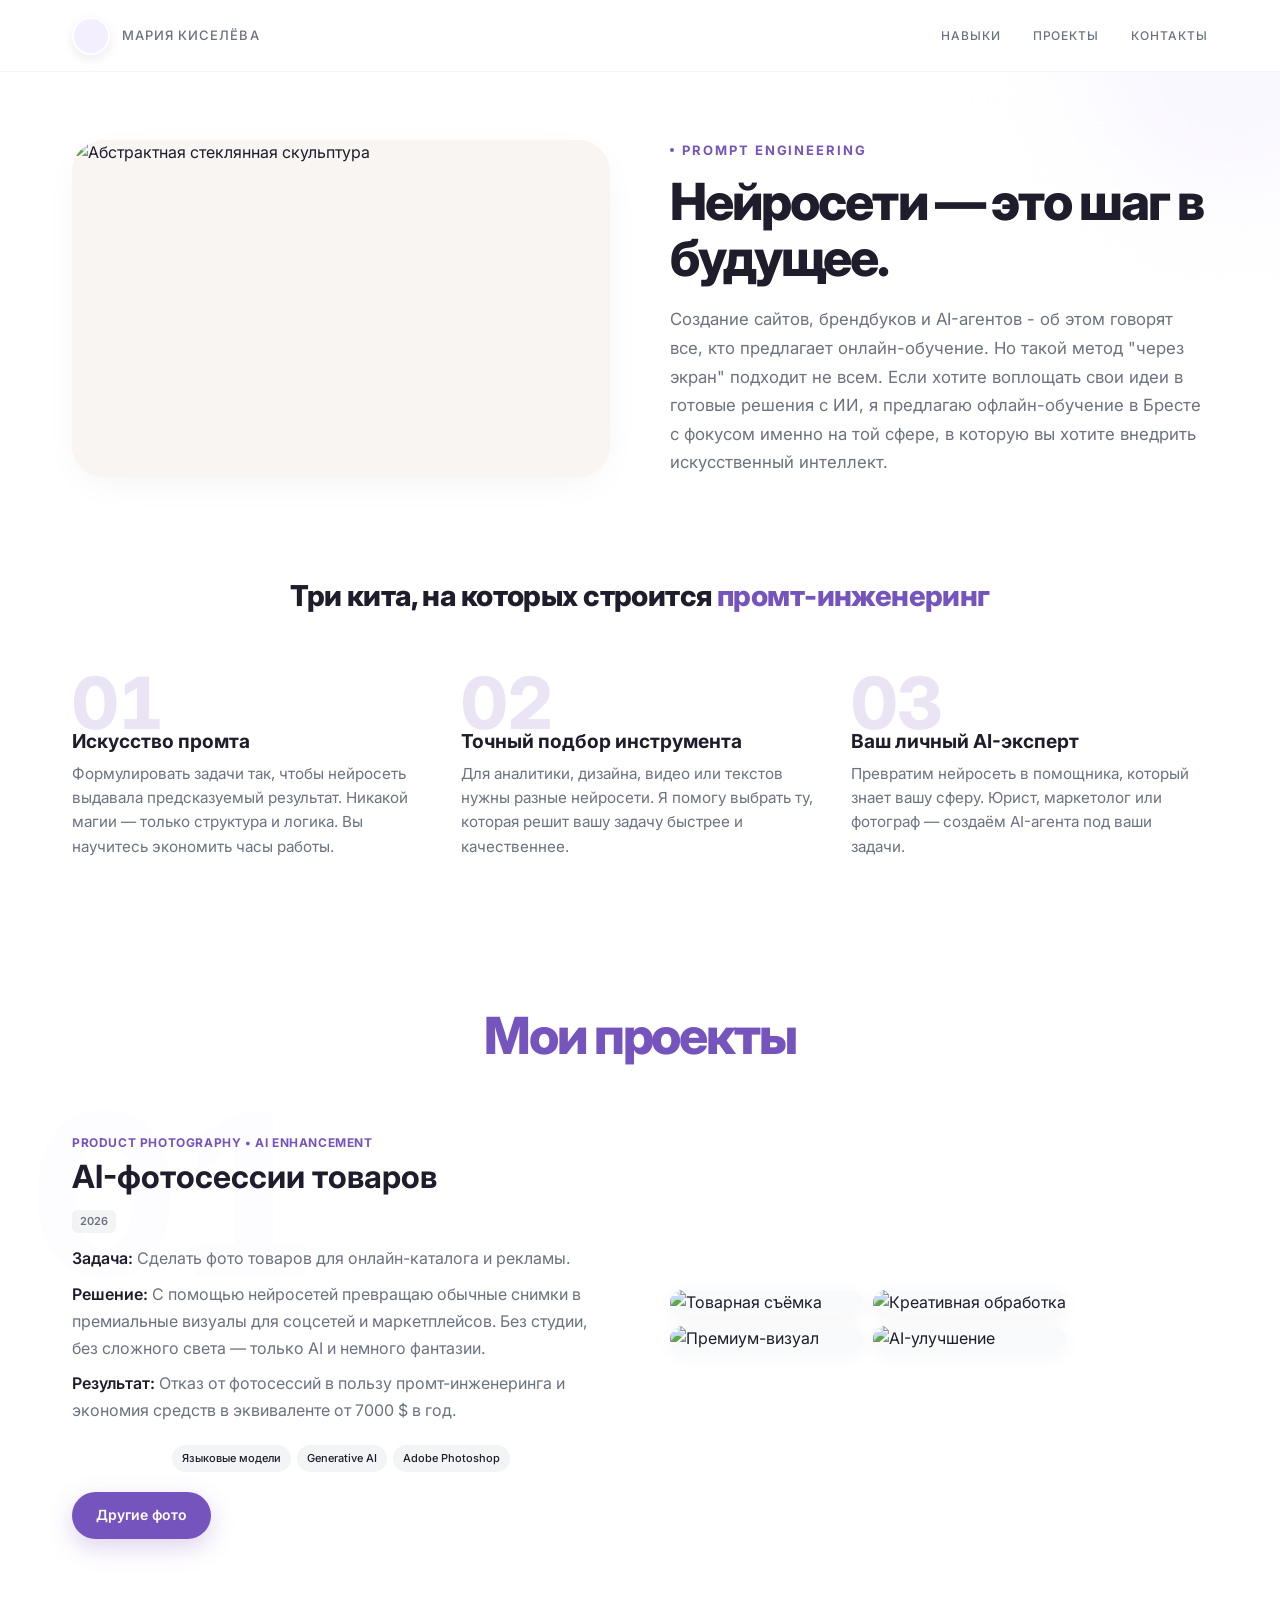
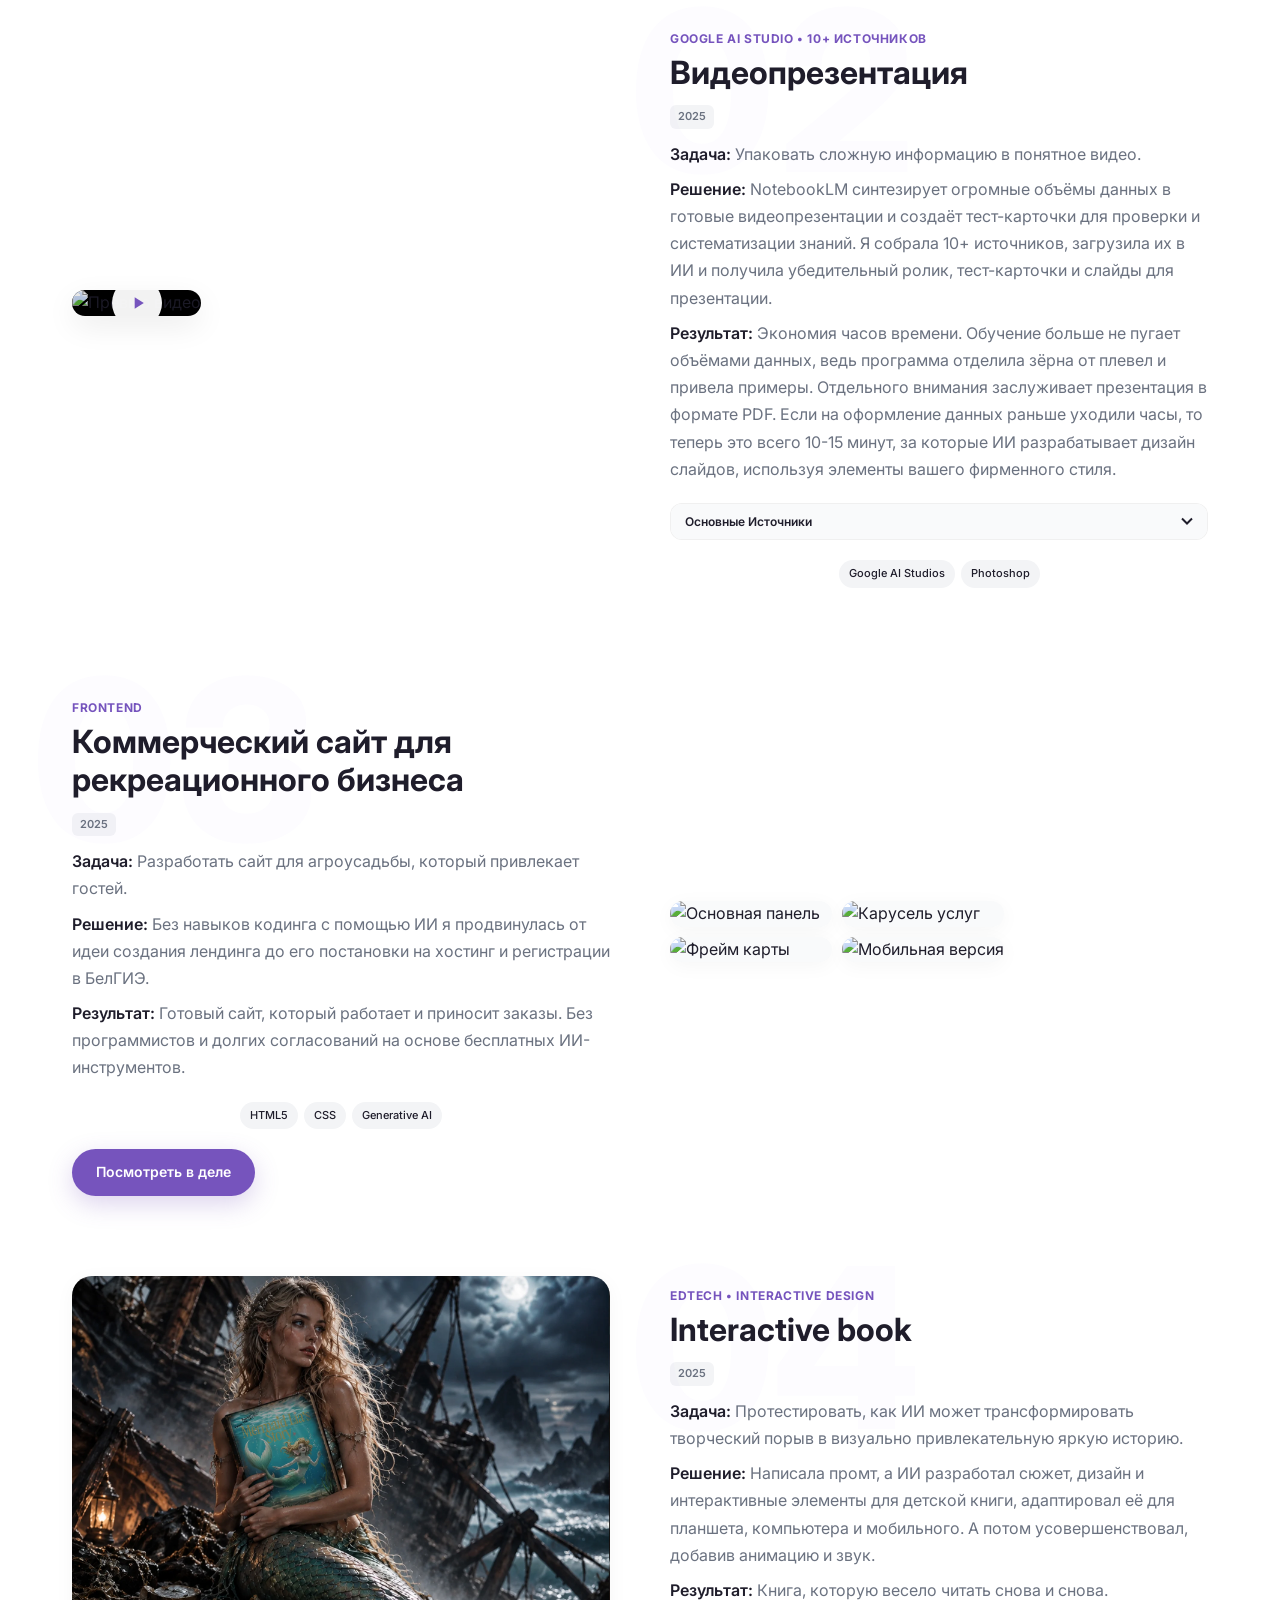
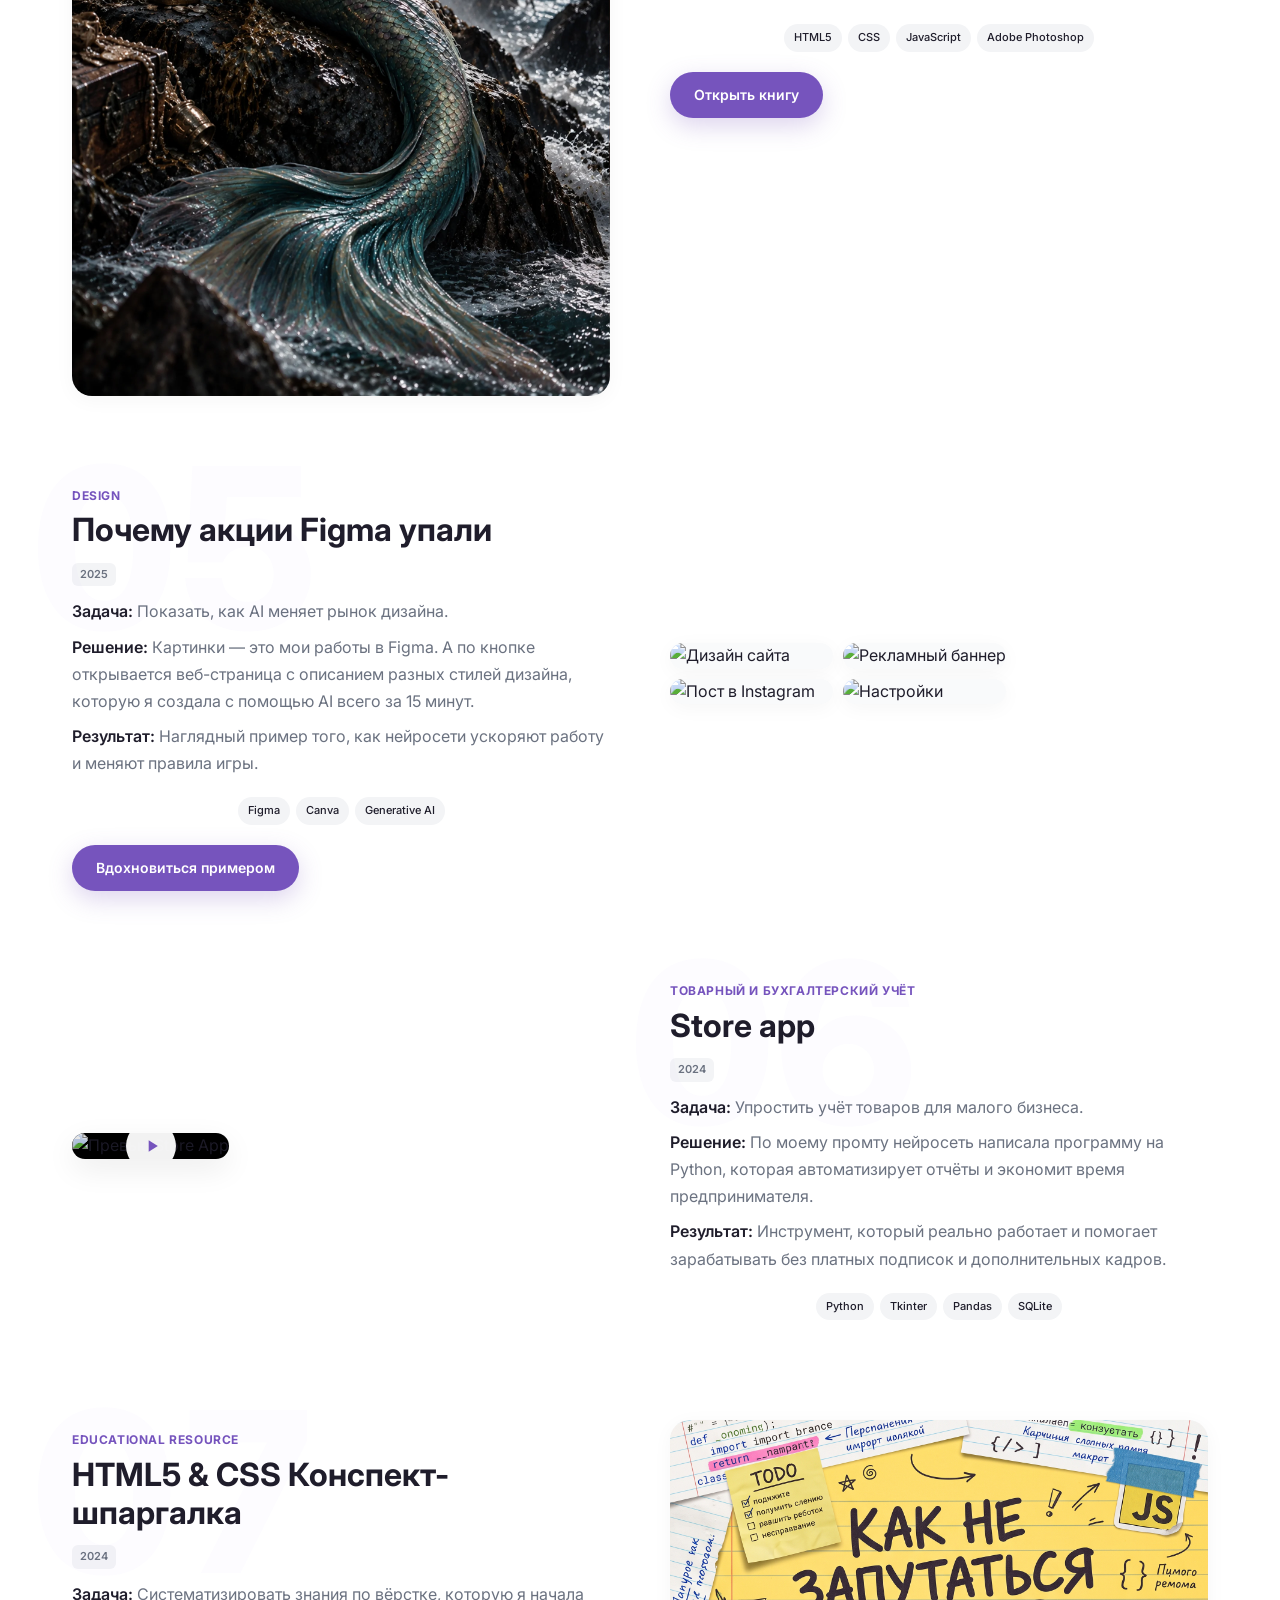
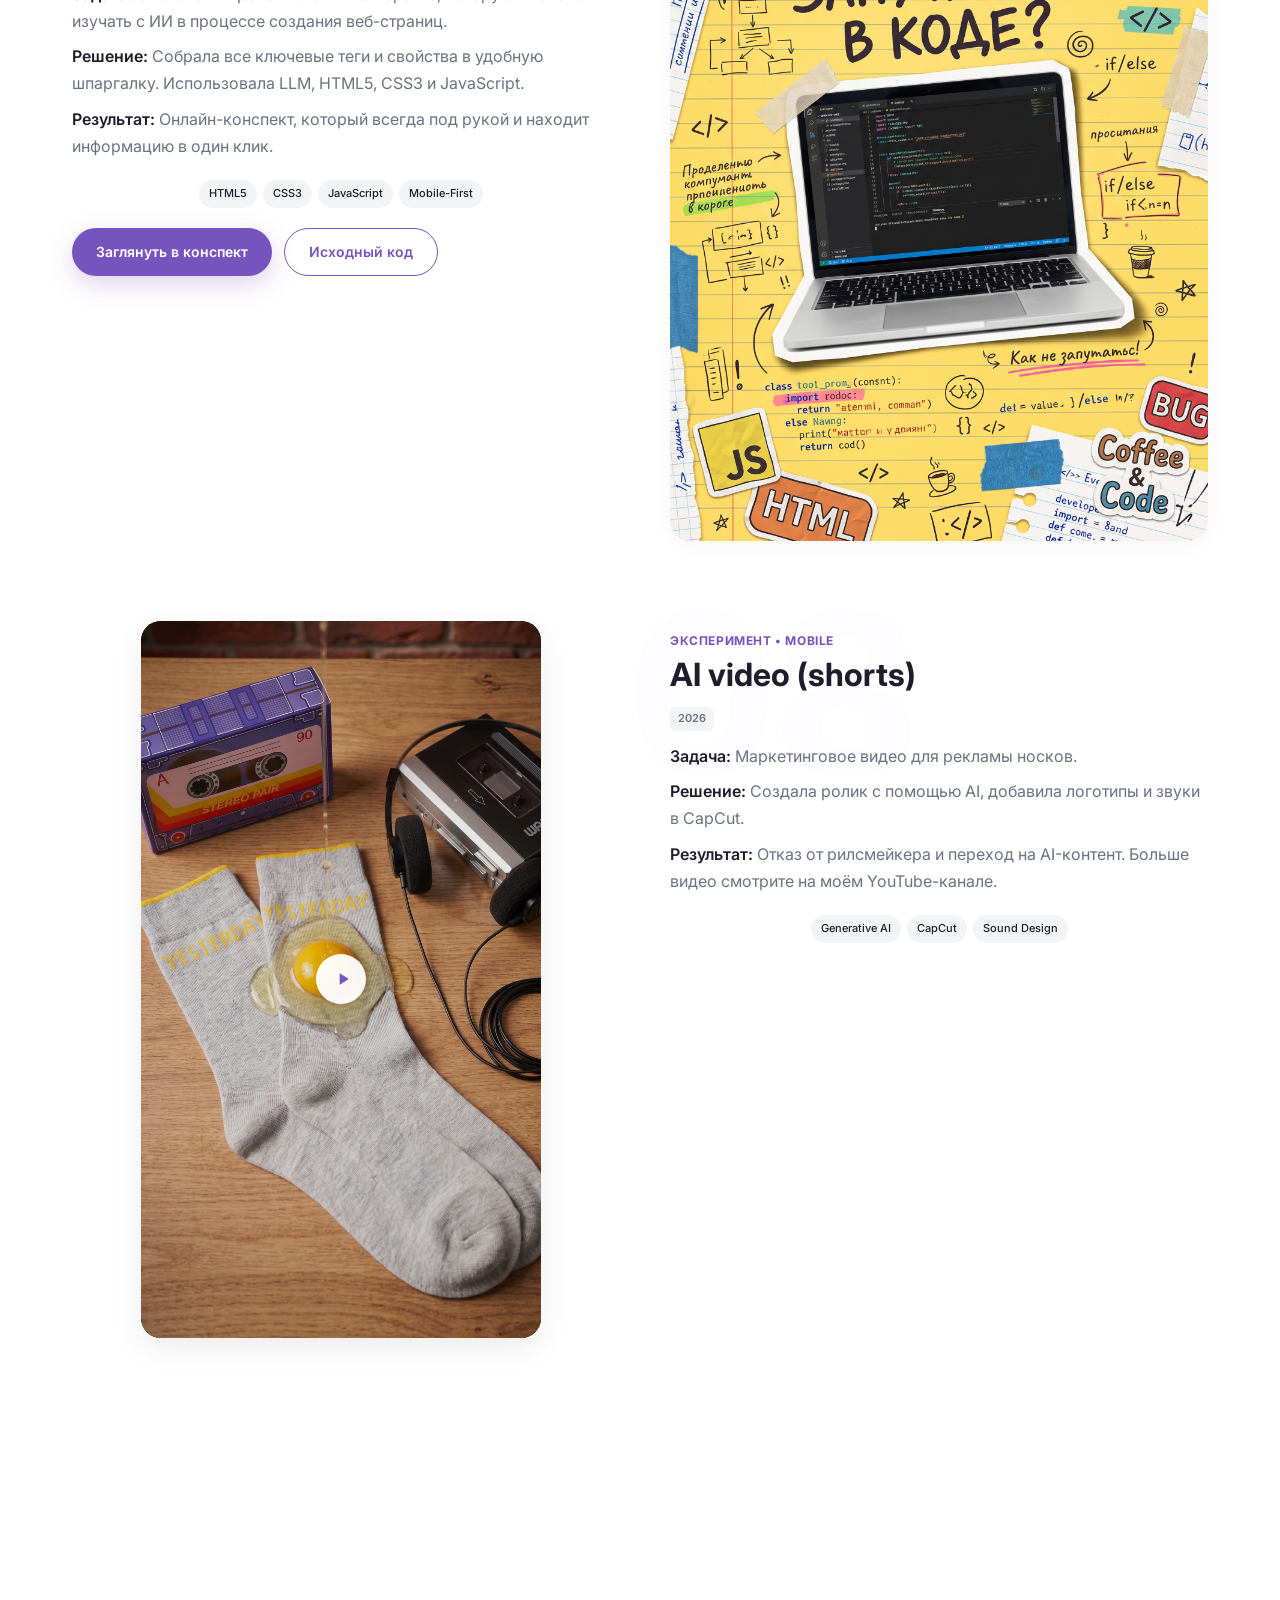
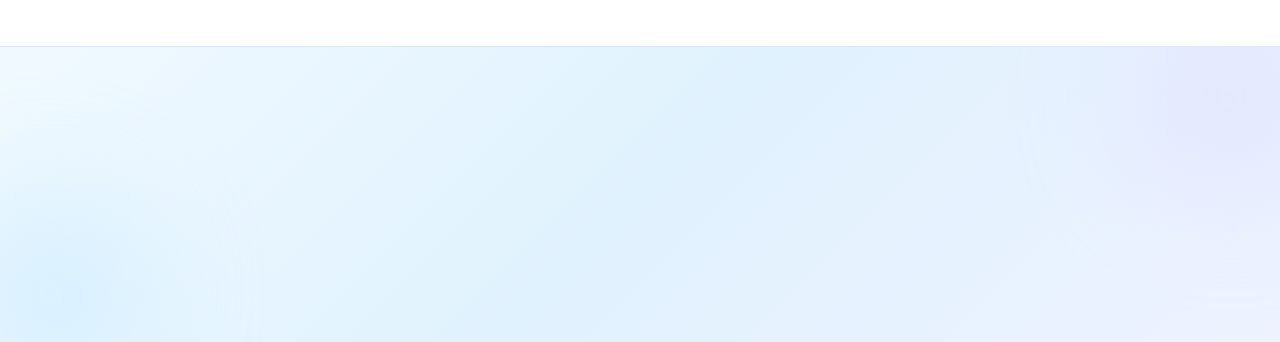
==== commit 51daafdb: "Update index.html" ====
--- a/index.html
+++ b/index.html
@@ -4,7 +4,7 @@
   <meta charset="UTF-8" />
   <meta name="viewport" content="width=device-width, initial-scale=1.0, maximum-scale=5.0, user-scalable=yes" />
   <title>Проекты | Мария Киселёва — Промт-инженер & UI/UX Designer</title>
-  <meta name="description" content="Промт-инженер & UI/UX Designer из Бреста. Проекты: AI-фотосессии, видео-презентации, сайты, интерактивные книги. Обучение работе с ИИ." />
+  <meta name="description" content="Промт-инженер & UI/UX Designer из Бреста. Проекты: AI-фотосессии, видеопрезентации, сайты, интерактивные книги. Обучение работе с ИИ." />
   <meta name="robots" content="index, follow" />
   <link rel="canonical" href="https://ваш-сайт.ru/Projects.html" />
 
@@ -997,7 +997,7 @@
         <div class="hero-text reveal is-visible">
           <span class="eyebrow">Prompt Engineering</span>
           <h1>Нейросети — это шаг в будущее.</h1>
-          <p class="hero-role">Создание сайтов, брендбуков и AI-агентов  - об этом говорят все, кто предлагает онлайн-обучение. Но такой метод "через экран" подходит не всем. Если хочешь воплощать свои идеи в готовые решения с ИИ, я предлагаю оффлайн-обучение в Бресте с фокусом именно на той сфере, в которую ты хочешь внедрить искусственный интеллект. </p>
+          <p class="hero-role">Создание сайтов, брендбуков и AI-агентов - об этом говорят все, кто предлагает онлайн-обучение. Но такой метод "через экран" подходит не всем. Если хотите воплощать свои идеи в готовые решения с ИИ, я предлагаю офлайн-обучение в Бресте с фокусом именно на той сфере, в которую вы хотите внедрить искусственный интеллект. </p>
         </div>
       </div>
       
@@ -1045,7 +1045,7 @@
               <div class="project-meta">
                 <p><strong>Задача:</strong> Сделать фото товаров для онлайн-каталога и рекламы.</p>
                 <p><strong>Решение:</strong> С помощью нейросетей превращаю обычные снимки в премиальные визуалы для соцсетей и маркетплейсов. Без студии, без сложного света — только AI и немного фантазии.</p>
-                <p><strong>Результат:</strong> Отказ от фотосессий в пользу промт-инженеринга и экономия средств в эквиваленте 7 000-10 000 $ в год</p>
+                <p><strong>Результат:</strong> Отказ от фотосессий в пользу промт-инженеринга и экономия средств в эквиваленте от 7000 $ в год.</p>
               </div>
               
               <div class="tech-tags">
@@ -1074,17 +1074,17 @@
             </div>
           </article>
 
-          <!-- 2. Видео презентация -->
+          <!-- 2. Видеопрезентация -->
           <article class="project-row reveal">
             <div class="project-text">
               <div class="project-number">02</div>
               <span class="project-category">Google AI Studio • 10+ источников</span>
-              <h3 class="project-title">Видео презентация</h3>
+              <h3 class="project-title">Видеопрезентация</h3>
               <span class="project-year">2025</span>
               <div class="project-meta">
                 <p><strong>Задача:</strong> Упаковать сложную информацию в понятное видео.</p>
-                <p><strong>Решение:</strong> NotebookLM синтезирует огромные объёмы данных в готовые видео-презентации и создаёт тест-карточки для проверки и систематизации знаний. Я собрала 10+ источников, загрузила их в ИИ и получила убедительный ролик, тест-карточки и слайды для презентации.</p>
-                <p><strong>Результат:</strong> Экономия часов времени. Обучение больше не пугает объёмами данных, ведь программа отделила зёрна от плевел и привела примеры. Отдельного внимания заслуживает презентация  в формате PDF. Если на оформление данных раньше уходили часы, то теперь это всего 10-15 минут, за которые ИИ разрабатывает дизайн слайдов, используя элементы вашего фирменного стиля</p>
+                <p><strong>Решение:</strong> NotebookLM синтезирует огромные объёмы данных в готовые видеопрезентации и создаёт тест-карточки для проверки и систематизации знаний. Я собрала 10+ источников, загрузила их в ИИ и получила убедительный ролик, тест-карточки и слайды для презентации.</p>
+                <p><strong>Результат:</strong> Экономия часов времени. Обучение больше не пугает объёмами данных, ведь программа отделила зёрна от плевел и привела примеры. Отдельного внимания заслуживает презентация в формате PDF. Если на оформление данных раньше уходили часы, то теперь это всего 10-15 минут, за которые ИИ разрабатывает дизайн слайдов, используя элементы вашего фирменного стиля.</p>
               </div>
               
               <div class="sources-accordion">
@@ -1126,8 +1126,8 @@
               <span class="project-year">2025</span>
               <div class="project-meta">
                 <p><strong>Задача:</strong> Разработать сайт для агроусадьбы, который привлекает гостей.</p>
-                <p><strong>Решение:</strong> Без навыков коддинга с помощью ИИ я продвинулась от идеи создания лендинга до его постановки на хостинг и регистрации в БелГИЭ. </p>
-                <p><strong>Результат:</strong> Готовый сайт, который работает и приносит заказы. Без программистов и долгих согласований на основе бесплатных ИИ-инструментов</p>
+                <p><strong>Решение:</strong> Без навыков кодинга с помощью ИИ я продвинулась от идеи создания лендинга до его постановки на хостинг и регистрации в БелГИЭ. </p>
+                <p><strong>Результат:</strong> Готовый сайт, который работает и приносит заказы. Без программистов и долгих согласований на основе бесплатных ИИ-инструментов.</p>
               </div>
               
               <div class="tech-tags">
@@ -1157,7 +1157,7 @@
               <span class="project-year">2025</span>
               <div class="project-meta">
                 <p><strong>Задача:</strong> Протестировать, как ИИ может трансформировать творческий порыв в визуально привлекательную яркую историю.</p>
-                <p><strong>Решение:</strong> Написала промт, а ИИ разработал сюжет, дизайн и интерактивные элементы для детской книги,  адаптировал её для планшета, компьютера и мобильного. А потом усовершенствовал, добавив анимацию и звук. </p>
+                <p><strong>Решение:</strong> Написала промт, а ИИ разработал сюжет, дизайн и интерактивные элементы для детской книги, адаптировал её для планшета, компьютера и мобильного. А потом усовершенствовал, добавив анимацию и звук. </p>
                 <p><strong>Результат:</strong> Книга, которую весело читать снова и снова.</p>
               </div>
               
@@ -1279,14 +1279,14 @@
               <h3 class="project-title">AI video (shorts)</h3>
               <span class="project-year">2026</span>
               <div class="project-meta">
-                <p><strong>Задача:</strong> Маркетинговое видео для рекламы носков</p>
-                <p><strong>Решение:</strong> Создала ролик с помощью AI, добавила логотипы и звуки в Cap-Cut. </p>
-                <p><strong>Результат:</strong> Отказ от рилсмэйкера и переход на AI-контент. Больше видео смотрите на моём YouTube-канале.</p>
+                <p><strong>Задача:</strong> Маркетинговое видео для рекламы носков.</p>
+                <p><strong>Решение:</strong> Создала ролик с помощью AI, добавила логотипы и звуки в CapCut. </p>
+                <p><strong>Результат:</strong> Отказ от рилсмейкера и переход на AI-контент. Больше видео смотрите на моём YouTube-канале.</p>
               </div>
               
               <div class="tech-tags">
                 <span class="tech-tag">Generative AI</span>
-                <span class="tech-tag">Cap-Cut</span>
+                <span class="tech-tag">CapCut</span>
                 <span class="tech-tag">Sound Design</span>
               </div>
             </div>
@@ -1330,7 +1330,7 @@
       </div>
       <div class="footer-bottom reveal">
         <p>Этот сайт — пример того, как можно собирать рабочие веб-страницы, опираясь на ИИ.</p>
-        <p>&copy; 2024 Мария Киселёва</p>
+        <p>&copy; 2024-2026 Мария Киселёва</p>
       </div>
     </div>
   </footer>
